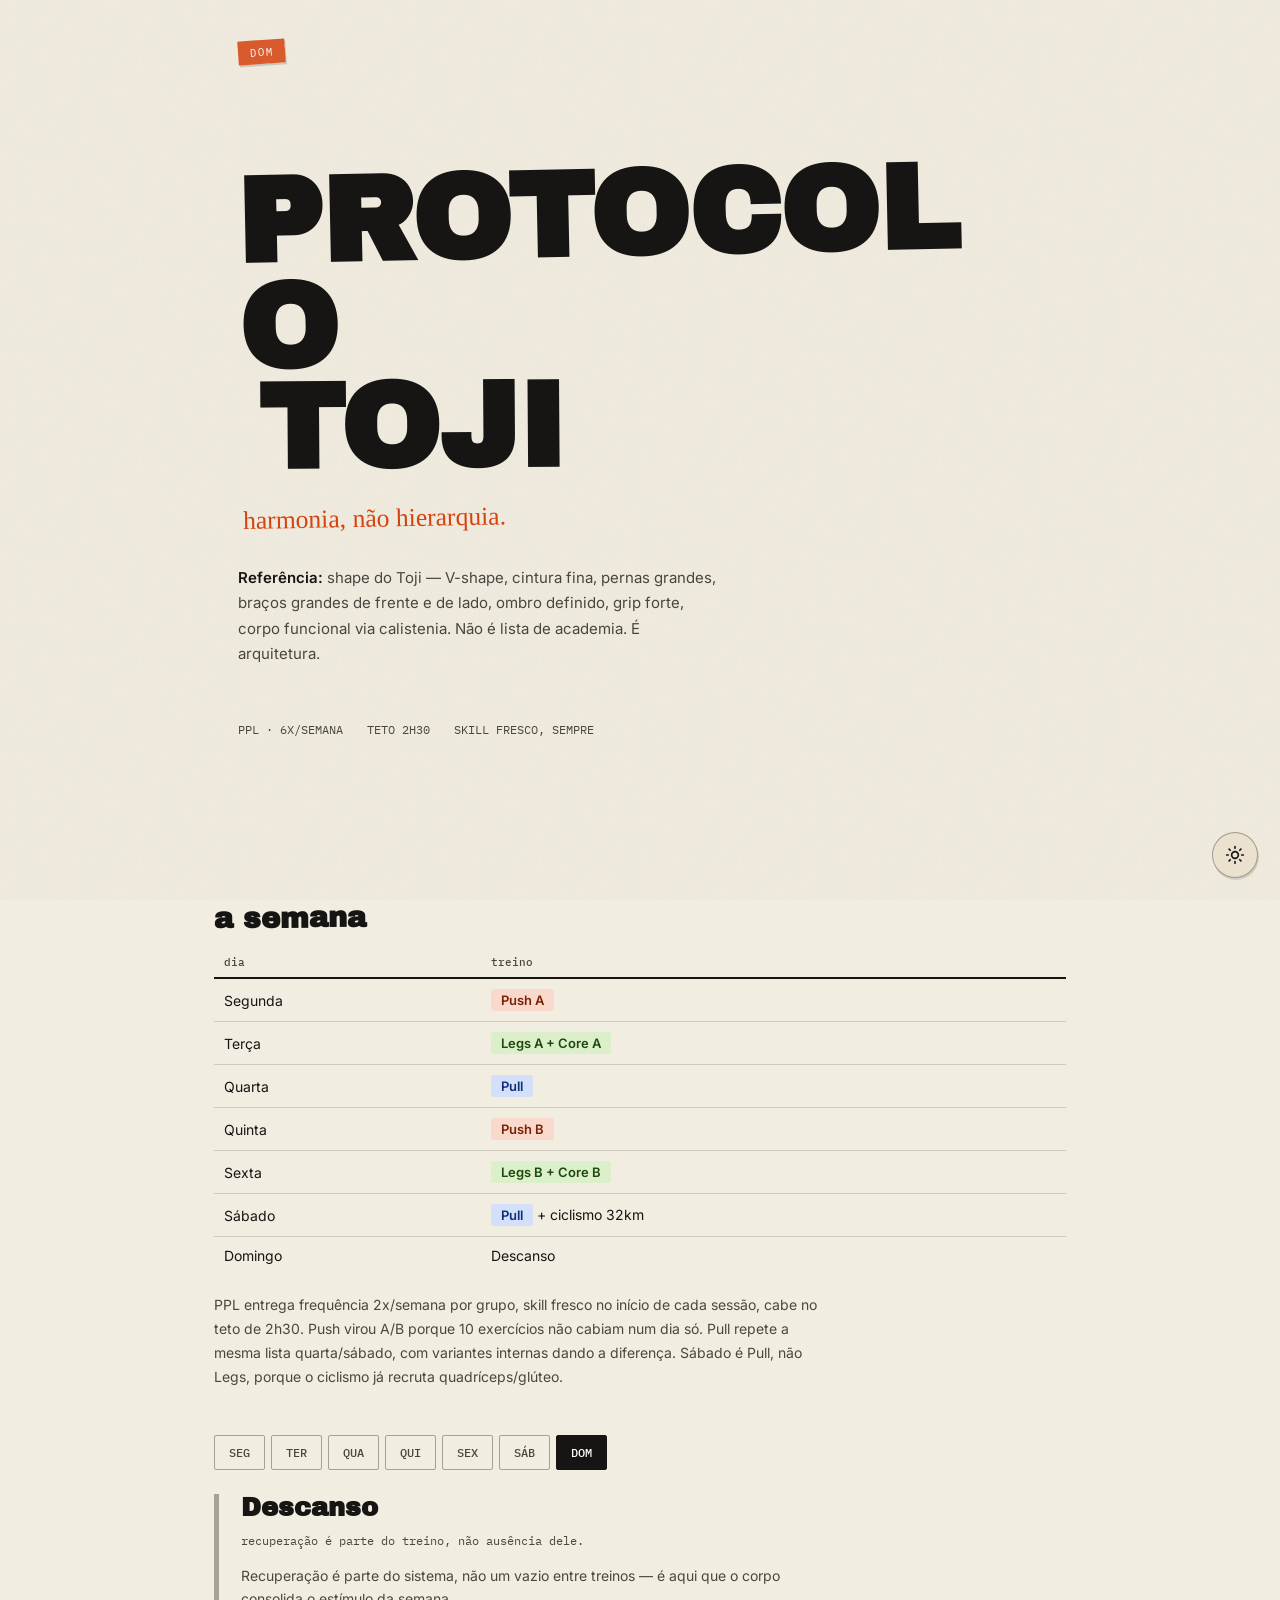
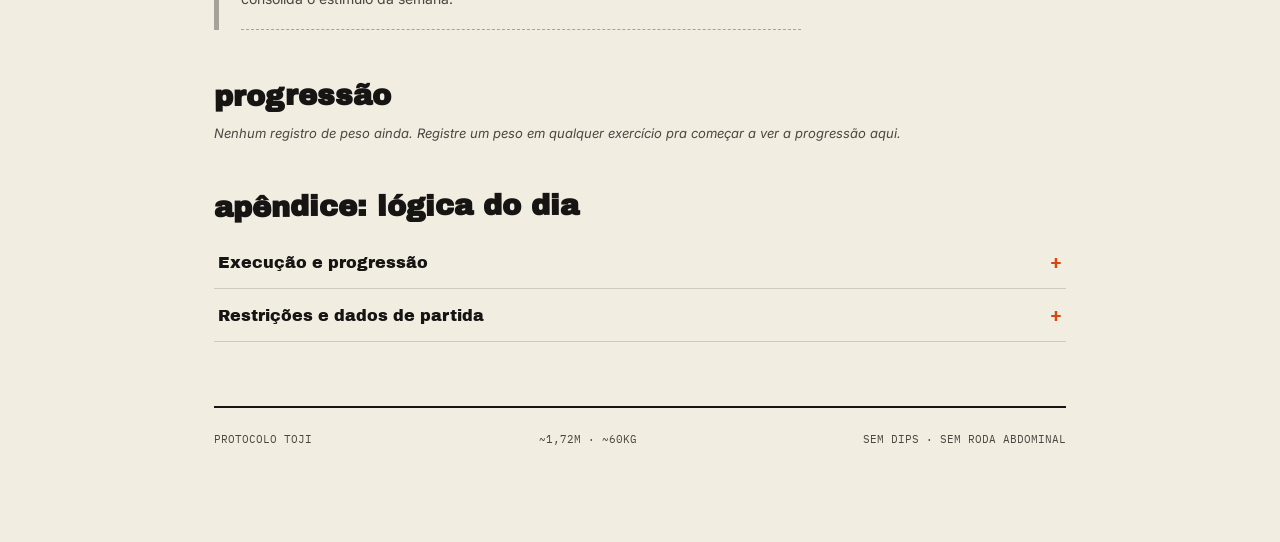
==== docs/toji/index.html @ 54c8adf6 "Resolve merge conflict in maki" ====
<!DOCTYPE html>
<html lang="pt-BR">
<head>
<meta charset="UTF-8">
<meta name="viewport" content="width=device-width, initial-scale=1.0">
<title>Protocolo Toji</title>
<meta name="theme-color" content="#F2EDE1">
<meta name="mobile-web-app-capable" content="yes">
<meta name="apple-mobile-web-app-capable" content="yes">
<meta name="apple-mobile-web-app-status-bar-style" content="black-translucent">
<meta name="apple-mobile-web-app-title" content="Toji">
<link rel="apple-touch-icon" href="data:image/svg+xml,%3Csvg xmlns='http://www.w3.org/2000/svg' viewBox='0 0 100 100'%3E%3Crect width='100' height='100' fill='%23161513'/%3E%3Ctext x='50' y='68' font-family='Arial Black, sans-serif' font-size='58' font-weight='900' fill='%23F2EDE1' text-anchor='middle'%3ET%3C/text%3E%3C/svg%3E">
<link rel="icon" href="data:image/svg+xml,%3Csvg xmlns='http://www.w3.org/2000/svg' viewBox='0 0 100 100'%3E%3Crect width='100' height='100' fill='%23161513'/%3E%3Ctext x='50' y='68' font-family='Arial Black, sans-serif' font-size='58' font-weight='900' fill='%23F2EDE1' text-anchor='middle'%3ET%3C/text%3E%3C/svg%3E">
<link id="manifestLink" rel="manifest" href="">
<link rel="preconnect" href="https://fonts.googleapis.com">
<link rel="preconnect" href="https://fonts.gstatic.com" crossorigin>
<link href="https://fonts.googleapis.com/css2?family=Archivo+Black&family=Permanent+Marker&family=Inter:wght@400;500;600;700&family=IBM+Plex+Mono:wght@400;500&display=swap" rel="stylesheet">
<style>
:root {
  --bg: #F2EDE1;
  --bg-alt: #EAE2CF;
  --ink: #161513;
  --ink-soft: #4A4740;
  --paper-stain: #D8CFB8;
  --accent-1: #2E9E1F;
  --accent-1-bright: #39FF14;
  --accent-2: #D9440F;
  --push: #D9440F;
  --pull: #1B4FC4;
  --legs: #2E9E1F;
  --line: rgba(22,21,19,0.16);
  --line-strong: rgba(22,21,19,0.35);
}

:root[data-theme="dark"] {
  --bg: #17140F;
  --bg-alt: #221E17;
  --ink: #EDE6D6;
  --ink-soft: #A79C87;
  --paper-stain: #2A251C;
  --accent-1: #39FF14;
  --accent-2: #FF6B33;
  --push: #FF6B33;
  --pull: #4C8CFF;
  --legs: #39FF14;
  --line: rgba(237,230,214,0.12);
  --line-strong: rgba(237,230,214,0.28);
}

html { transition: background 0.25s ease; }
body, .tab-btn, .ex-card, .skill-stamp, .hero-tape { transition: background 0.25s ease, color 0.25s ease, border-color 0.25s ease; }

* { box-sizing: border-box; }

html, body {
  margin: 0;
  padding: 0;
  background: var(--bg);
  color: var(--ink);
  font-family: 'Inter', sans-serif;
  -webkit-font-smoothing: antialiased;
  overflow-x: hidden;
  width: 100%;
}

body {
  position: relative;
}

body::before {
  content: "";
  position: fixed;
  inset: 0;
  pointer-events: none;
  z-index: 999;
  opacity: 0.11;
  background-image: url("data:image/svg+xml,%3Csvg xmlns='http://www.w3.org/2000/svg' width='200' height='200'%3E%3Cfilter id='n'%3E%3CfeTurbulence type='fractalNoise' baseFrequency='0.9' numOctaves='2' stitchTiles='stitch'/%3E%3C/filter%3E%3Crect width='100%25' height='100%25' filter='url(%23n)'/%3E%3C/svg%3E");
  mix-blend-mode: multiply;
}

:root[data-theme="dark"] body::before {
  mix-blend-mode: screen;
  opacity: 0.06;
}

.theme-toggle {
  position: fixed;
  bottom: 1.4rem;
  right: 1.4rem;
  z-index: 1000;
  width: 46px;
  height: 46px;
  border-radius: 50%;
  border: 1.5px solid var(--line-strong);
  background: var(--bg-alt);
  cursor: pointer;
  display: flex;
  align-items: center;
  justify-content: center;
  padding: 0;
  transition: transform 0.15s ease, background 0.25s ease, border-color 0.25s ease;
  box-shadow: 1px 2px 0 rgba(0,0,0,0.12);
}

.theme-toggle:hover { transform: rotate(-8deg) scale(1.05); }

.theme-toggle svg {
  width: 20px;
  height: 20px;
  stroke: var(--ink);
  fill: none;
  stroke-width: 2;
  stroke-linecap: round;
  stroke-linejoin: round;
}

.theme-toggle .icon-moon { display: none; }
:root[data-theme="dark"] .theme-toggle .icon-sun { display: none; }
:root[data-theme="dark"] .theme-toggle .icon-moon { display: block; }

.wrap {
  max-width: 900px;
  width: 100%;
  margin: 0 auto;
  padding: 0 1.5rem 6rem;
  overflow-x: hidden;
}

/* ---------- HERO ---------- */

.hero {
  min-height: 100vh;
  display: flex;
  flex-direction: column;
  justify-content: center;
  padding: 2rem 1.5rem;
  position: relative;
}

.hero-tape {
  position: absolute;
  top: 2.5rem;
  left: 1.5rem;
  background: rgba(217,68,15,0.85);
  color: #fff;
  font-family: 'IBM Plex Mono', monospace;
  font-size: 11px;
  letter-spacing: 0.06em;
  padding: 5px 12px;
  transform: rotate(-4deg);
  box-shadow: 1px 2px 0 rgba(0,0,0,0.15);
}

.hero-title {
  font-family: 'Archivo Black', sans-serif;
  font-size: clamp(2.6rem, 12vw, 7.5rem);
  line-height: 0.88;
  letter-spacing: -0.01em;
  margin: 0;
  transform: rotate(-1.2deg);
  max-width: 100%;
  overflow-wrap: break-word;
}

.hero-title .line2 {
  display: block;
  margin-left: 0.15em;
  transform: rotate(0.8deg);
}

.hero-sub {
  font-family: 'Permanent Marker', cursive;
  font-size: clamp(1.1rem, 3vw, 1.6rem);
  color: var(--accent-2);
  margin: 1.2rem 0 0 0.2em;
  transform: rotate(-1deg);
  position: relative;
  display: inline-block;
}

.hero-manifesto {
  margin-top: 2.2rem;
  max-width: 480px;
  font-size: 15px;
  line-height: 1.7;
  color: var(--ink-soft);
}

.hero-manifesto strong {
  color: var(--ink);
  font-weight: 600;
}

.hero-meta {
  margin-top: 2.5rem;
  display: flex;
  gap: 1.5rem;
  flex-wrap: wrap;
  font-family: 'IBM Plex Mono', monospace;
  font-size: 12px;
  color: var(--ink-soft);
}

.hero-meta span { white-space: nowrap; }

/* ---------- WEEK OVERVIEW ---------- */

.section-title {
  font-family: 'Archivo Black', sans-serif;
  font-size: 1.8rem;
  margin: 0 0 1rem;
  transform: rotate(-0.4deg);
}

.week-table {
  width: 100%;
  border-collapse: collapse;
  margin-bottom: 1.2rem;
  font-size: 14px;
}

.week-table th {
  text-align: left;
  font-family: 'IBM Plex Mono', monospace;
  font-size: 11px;
  color: var(--ink-soft);
  font-weight: 500;
  padding: 8px 10px;
  border-bottom: 2px solid var(--ink);
}

.week-table td {
  padding: 10px 10px;
  border-bottom: 1px solid var(--line);
}

.week-table tr:last-child td { border-bottom: none; }

.day-chip {
  display: inline-block;
  padding: 3px 10px;
  font-weight: 600;
  font-size: 13px;
  border-radius: 3px;
}

.week-note {
  font-size: 14px;
  color: var(--ink-soft);
  line-height: 1.7;
  max-width: 620px;
}

/* ---------- TABS ---------- */

.tabs-nav {
  display: flex;
  gap: 6px;
  overflow-x: auto;
  padding: 0.4rem 0 1.5rem;
  margin-top: 2.5rem;
  -webkit-overflow-scrolling: touch;
}

.tab-btn {
  flex: 0 0 auto;
  font-family: 'IBM Plex Mono', monospace;
  font-size: 12px;
  font-weight: 500;
  padding: 9px 14px;
  background: transparent;
  border: 1.5px solid var(--line-strong);
  color: var(--ink-soft);
  cursor: pointer;
  border-radius: 2px;
  transition: transform 0.12s ease;
}

.tab-btn:hover { transform: translateY(-1px); }

.tab-btn.active {
  color: #fff;
  border-color: transparent;
}

/* ---------- DAY PANEL ---------- */

.day-panel { display: none; }
.day-panel.active { display: block; animation: none; }

.panel-frame {
  border-left: 5px solid var(--ink);
  padding-left: 1.4rem;
  position: relative;
}

.panel-heading {
  font-family: 'Archivo Black', sans-serif;
  font-size: 1.6rem;
  margin: 0 0 0.3rem;
}

.panel-subhead {
  font-family: 'IBM Plex Mono', monospace;
  font-size: 12px;
  color: var(--ink-soft);
  margin-bottom: 1rem;
}

.panel-intro {
  font-size: 14px;
  line-height: 1.65;
  color: var(--ink-soft);
  max-width: 560px;
  margin: 0 0 1.6rem;
  padding-bottom: 1.2rem;
  border-bottom: 1px dashed var(--line-strong);
}

.block-label {
  font-family: 'IBM Plex Mono', monospace;
  font-size: 11px;
  letter-spacing: 0.04em;
  color: var(--ink-soft);
  margin: 1.6rem 0 0.5rem;
}

.warmup-list {
  font-size: 14px;
  color: var(--ink-soft);
  margin: 0 0 0.3rem;
}

/* skill stamp */
.skill-row {
  display: flex;
  align-items: center;
  gap: 14px;
  margin: 1.2rem 0 1.6rem;
}

.skill-stamp {
  flex: 0 0 auto;
  width: 68px;
  height: 68px;
  border-radius: 50%;
  border: 3px solid var(--accent-2);
  display: flex;
  align-items: center;
  justify-content: center;
  transform: rotate(-5deg);
  font-family: 'IBM Plex Mono', monospace;
  font-size: 9px;
  font-weight: 500;
  letter-spacing: 0.04em;
  color: var(--accent-2);
  text-align: center;
  line-height: 1.2;
  position: relative;
}

.skill-stamp::before {
  content: "";
  position: absolute;
  inset: 5px;
  border: 1px solid var(--accent-2);
  border-radius: 50%;
  opacity: 0.55;
}

.skill-name {
  font-weight: 600;
  font-size: 15px;
}

.skill-desc {
  font-size: 12px;
  color: var(--ink-soft);
  font-family: 'IBM Plex Mono', monospace;
}

/* exercise cards */
.ex-card {
  border: 1.5px solid var(--line-strong);
  border-radius: 2px;
  margin-bottom: 8px;
  overflow: hidden;
  clip-path: polygon(0 2px, 1% 0, 99% 0, 100% 3px, 100% 100%, 2% 100%, 0 99%);
  display: flex;
  align-items: stretch;
}

.reorder-arrows {
  display: none;
  flex-direction: column;
  flex: 0 0 auto;
  border-right: 1.5px solid var(--line-strong);
}

.day-panel.reorder-active .reorder-arrows { display: flex; }

.arrow-btn {
  flex: 1 1 50%;
  border: none;
  background: var(--bg-alt);
  color: var(--ink);
  font-size: 13px;
  width: 32px;
  cursor: pointer;
  padding: 0;
}

.arrow-btn:first-child { border-bottom: 1px solid var(--line-strong); }
.arrow-btn:disabled { opacity: 0.25; cursor: default; }
.arrow-btn:not(:disabled):hover { background: var(--bg); }

.ex-card-main {
  display: flex;
  flex-direction: column;
  flex: 1 1 auto;
  min-width: 0;
}

.reorder-toggle-row {
  display: flex;
  justify-content: center;
  gap: 10px;
  margin-top: 6px;
  opacity: 0.35;
}

.reorder-toggle-row:hover { opacity: 0.8; }

.reorder-toggle, .reorder-reset {
  border: none;
  background: none;
  color: var(--ink-soft);
  font-size: 11px;
  font-family: 'IBM Plex Mono', monospace;
  cursor: pointer;
  padding: 4px 6px;
}

.reorder-toggle:hover, .reorder-reset:hover { color: var(--ink); }

.quick-register-row {
  display: flex;
  justify-content: center;
  margin-top: 14px;
}

.quick-register {
  border: 1.5px solid var(--ink);
  background: var(--bg);
  color: var(--ink);
  font-family: 'IBM Plex Mono', monospace;
  font-size: 12px;
  text-transform: uppercase;
  letter-spacing: 0.03em;
  padding: 8px 16px;
  cursor: pointer;
}

.quick-register:hover { background: var(--ink); color: var(--bg); }
.quick-register.active { background: var(--ink); color: var(--bg); }

.progress-select {
  width: 100%;
  border: 1.5px solid var(--line-strong);
  background: var(--bg-alt);
  color: var(--ink);
  font-family: 'IBM Plex Mono', monospace;
  font-size: 13px;
  padding: 9px 10px;
  margin-bottom: 16px;
}

.progress-empty {
  font-size: 13px;
  color: var(--ink-soft);
  font-style: italic;
}

.progress-svg {
  width: 100%;
  height: auto;
  border: 1.5px solid var(--line-strong);
  background: var(--bg-alt);
}

.progress-current {
  margin-top: 10px;
  font-family: 'IBM Plex Mono', monospace;
  font-size: 12px;
  color: var(--ink-soft);
}

.progress-current b { color: var(--ink); }


.ex-head {
  display: flex;
  align-items: center;
  justify-content: space-between;
  padding: 12px 14px;
  cursor: pointer;
  background: var(--bg);
  gap: 12px;
}

.ex-head:hover { background: var(--bg-alt); }

.ex-name {
  font-weight: 600;
  font-size: 14.5px;
}

.done-dot {
  display: inline-block;
  width: 6px;
  height: 6px;
  border-radius: 50%;
  background: var(--accent-1);
  margin-left: 7px;
  vertical-align: middle;
}

.done-check {
  display: flex;
  align-items: center;
  gap: 9px;
  margin-top: 12px;
  font-size: 12px;
  font-family: 'IBM Plex Mono', monospace;
  letter-spacing: 0.02em;
  text-transform: uppercase;
  color: var(--ink-soft);
  cursor: pointer;
  user-select: none;
}

.done-check input {
  position: absolute;
  opacity: 0;
  width: 0;
  height: 0;
}

.done-check .box {
  flex: 0 0 auto;
  width: 15px;
  height: 15px;
  border: 1.5px solid var(--line-strong);
  background: var(--bg-alt);
  display: flex;
  align-items: center;
  justify-content: center;
  transition: background 0.15s ease, border-color 0.15s ease;
}

.done-check .box::after {
  content: '';
  width: 8px;
  height: 8px;
  background: var(--accent-1);
  opacity: 0;
  transform: scale(0.4);
  transition: opacity 0.12s ease, transform 0.12s ease;
}

.done-check input:checked ~ .box {
  border-color: var(--accent-1);
}

.done-check input:checked ~ .box::after {
  opacity: 1;
  transform: scale(1);
}

.done-check:hover .box { border-color: var(--ink-soft); }

.weight-track {
  margin-top: 12px;
  padding-top: 12px;
  border-top: 1px solid var(--line-strong);
}

.weight-last {
  font-family: 'IBM Plex Mono', monospace;
  font-size: 11.5px;
  color: var(--ink-soft);
  margin-bottom: 8px;
}

.weight-last b { color: var(--ink); font-weight: 600; }

.weight-form {
  display: flex;
  gap: 6px;
  align-items: center;
  flex-wrap: wrap;
}

.weight-input {
  width: 64px;
  border: 1.5px solid var(--line-strong);
  background: var(--bg);
  color: var(--ink);
  font-family: 'IBM Plex Mono', monospace;
  font-size: 13px;
  padding: 5px 7px;
}

.weight-type {
  border: 1.5px solid var(--line-strong);
  background: var(--bg);
  color: var(--ink);
  font-family: 'IBM Plex Mono', monospace;
  font-size: 11px;
  padding: 5px 6px;
}

.weight-save {
  border: 1.5px solid var(--ink);
  background: var(--ink);
  color: var(--bg);
  font-family: 'IBM Plex Mono', monospace;
  font-size: 11px;
  text-transform: uppercase;
  padding: 6px 10px;
  cursor: pointer;
}

.weight-save:hover { opacity: 0.85; }

.weight-saved-tag {
  font-family: 'IBM Plex Mono', monospace;
  font-size: 11px;
  color: var(--accent-1);
  margin-left: 4px;
}

.ex-head-right {
  display: flex;
  align-items: center;
  gap: 10px;
  flex: 0 0 auto;
}

.ex-rir {
  font-family: 'IBM Plex Mono', monospace;
  font-size: 11px;
  color: var(--ink-soft);
  white-space: nowrap;
}

.ex-toggle {
  font-family: 'Archivo Black', sans-serif;
  font-size: 16px;
  width: 20px;
  text-align: center;
  color: var(--ink-soft);
}

.ex-body {
  display: grid;
  grid-template-rows: 0fr;
  overflow: hidden;
  transition: grid-template-rows 0.2s ease;
  background: var(--bg-alt);
}

.ex-body > .ex-body-inner {
  overflow: hidden;
  min-height: 0;
}

.ex-card.open .ex-body { grid-template-rows: 1fr; }

.ex-body-inner {
  padding: 0 14px;
  max-height: 0;
  transition: padding 0.2s ease;
  font-size: 13px;
  color: var(--ink-soft);
  line-height: 1.6;
}

.ex-card.open .ex-body-inner {
  padding: 0 14px 14px;
  max-height: none;
}

.ex-body-inner b { color: var(--ink); font-weight: 600; }

.cooldown {
  margin-top: 1.6rem;
  font-size: 13px;
  color: var(--ink-soft);
  font-style: normal;
  padding-top: 0.8rem;
  border-top: 1px dashed var(--line-strong);
}

/* variant table for pull days */
.variant-table {
  width: 100%;
  border-collapse: collapse;
  font-size: 12.5px;
  margin-top: 6px;
}
.variant-table td {
  padding: 3px 8px 3px 0;
  color: var(--ink-soft);
}
.variant-table td:first-child { font-weight: 600; color: var(--ink); }

/* ---------- ACCORDION ---------- */

.accordion-item {
  border-bottom: 1px solid var(--line);
}

.accordion-head {
  display: flex;
  justify-content: space-between;
  align-items: center;
  padding: 16px 4px;
  cursor: pointer;
}

.accordion-head h3 {
  font-family: 'Archivo Black', sans-serif;
  font-size: 1rem;
  margin: 0;
  font-weight: 400;
}

.accordion-plus {
  font-family: 'Archivo Black', sans-serif;
  font-size: 18px;
  color: var(--accent-2);
}

.accordion-body {
  display: grid;
  grid-template-rows: 0fr;
  overflow: hidden;
  transition: grid-template-rows 0.25s ease;
}

.accordion-body > .accordion-body-inner {
  overflow: hidden;
  min-height: 0;
}

.accordion-item.open .accordion-body { grid-template-rows: 1fr; }

.accordion-body-inner {
  padding: 0 4px;
  transition: padding 0.25s ease;
  font-size: 14px;
  color: var(--ink-soft);
  line-height: 1.75;
}

.accordion-item.open .accordion-body-inner {
  padding: 0 4px 18px;
}

.accordion-body-inner b { color: var(--ink); font-weight: 600; }

footer {
  margin-top: 4rem;
  padding-top: 1.5rem;
  border-top: 2px solid var(--ink);
  font-family: 'IBM Plex Mono', monospace;
  font-size: 11px;
  color: var(--ink-soft);
  display: flex;
  justify-content: space-between;
  flex-wrap: wrap;
  gap: 8px;
}

@media (max-width: 600px) {
  .hero-tape { top: 1.2rem; left: 1rem; }
  .panel-frame { padding-left: 1rem; border-left-width: 4px; }
  .week-table { font-size: 12.5px; }
  .hero-title { transform: rotate(-0.6deg); }
  .hero-title .line2 { margin-left: 0.05em; transform: rotate(0.4deg); }
  .hero-sub { margin-left: 0; }
}
</style>
</head>
<body>

<button class="theme-toggle" id="themeToggle" aria-label="Alternar tema">
  <svg class="icon-sun" viewBox="0 0 24 24"><circle cx="12" cy="12" r="4"/><path d="M12 2v2M12 20v2M4.9 4.9l1.4 1.4M17.7 17.7l1.4 1.4M2 12h2M20 12h2M4.9 19.1l1.4-1.4M17.7 6.3l1.4-1.4"/></svg>
  <svg class="icon-moon" viewBox="0 0 24 24"><path d="M20 14.5A8.5 8.5 0 0 1 9.5 4a8.5 8.5 0 1 0 10.5 10.5z"/></svg>
</button>

<div class="wrap">

  <section class="hero">
    <span class="hero-tape" id="heroTape">SEX</span>
    <h1 class="hero-title">PROTOCOLO<span class="line2">TOJI</span></h1>
    <div class="hero-sub">harmonia, não hierarquia.</div>
    <p class="hero-manifesto">
      <strong>Referência:</strong> shape do Toji — V-shape, cintura fina, pernas grandes, braços grandes de frente e de lado, ombro definido, grip forte, corpo funcional via calistenia. Não é lista de academia. É arquitetura.
    </p>
    <div class="hero-meta">
      <span>PPL · 6X/SEMANA</span>
      <span>TETO 2H30</span>
      <span>SKILL FRESCO, SEMPRE</span>
    </div>
  </section>

  <section id="semana">
    <h2 class="section-title">a semana</h2>
    <table class="week-table">
      <tr><th>dia</th><th>treino</th></tr>
      <tr><td>Segunda</td><td><span class="day-chip" style="background:#F9D9CC; color:#7A2005;">Push A</span></td></tr>
      <tr><td>Terça</td><td><span class="day-chip" style="background:#DCEFCB; color:#1C4A0B;">Legs A + Core A</span></td></tr>
      <tr><td>Quarta</td><td><span class="day-chip" style="background:#D4E0F9; color:#0E2E7A;">Pull</span></td></tr>
      <tr><td>Quinta</td><td><span class="day-chip" style="background:#F9D9CC; color:#7A2005;">Push B</span></td></tr>
      <tr><td>Sexta</td><td><span class="day-chip" style="background:#DCEFCB; color:#1C4A0B;">Legs B + Core B</span></td></tr>
      <tr><td>Sábado</td><td><span class="day-chip" style="background:#D4E0F9; color:#0E2E7A;">Pull</span> + ciclismo 32km</td></tr>
      <tr><td>Domingo</td><td>Descanso</td></tr>
    </table>
    <p class="week-note">PPL entrega frequência 2x/semana por grupo, skill fresco no início de cada sessão, cabe no teto de 2h30. Push virou A/B porque 10 exercícios não cabiam num dia só. Pull repete a mesma lista quarta/sábado, com variantes internas dando a diferença. Sábado é Pull, não Legs, porque o ciclismo já recruta quadríceps/glúteo.</p>
  </section>

  <nav class="tabs-nav" id="tabsNav"></nav>

  <div id="panels"></div>

  <section id="progressao" style="margin-top: 3rem;">
    <h2 class="section-title">progressão</h2>
    <div id="progressaoContent"></div>
  </section>

  <section id="apendice" style="margin-top: 3rem;">
    <h2 class="section-title">apêndice: lógica do dia</h2>
    <div id="accordion"></div>
  </section>

  <footer>
    <span>PROTOCOLO TOJI</span>
    <span>~1,72M · ~60KG</span>
    <span>SEM DIPS · SEM RODA ABDOMINAL</span>
  </footer>

</div>

<script>
const DAY_COLORS = {
  push: { bg: '#D9440F', light: '#F9D9CC', text: '#7A2005' },
  pull: { bg: '#1B4FC4', light: '#D4E0F9', text: '#0E2E7A' },
  legs: { bg: '#2E9E1F', light: '#DCEFCB', text: '#1C4A0B' }
};

const days = [
  {
    id: 'seg', label: 'SEG', type: 'push',
    title: 'Push A', subtitle: 'peito · ombro · tríceps',
    intro: 'Push virou A/B porque os 10 exercícios de push não cabiam num dia só dentro do teto de 2h30. Esse é o dia pesado — composto principal no início, isoladores de ombro lateral com prioridade alta pro shape em V.',
    warmup: 'rotação torácica · wall slides · band pull-apart',
    skill: { name: 'Handstand', desc: 'PROGRESSÃO' },
    exercises: [
      { name: 'Supino reto (barra livre)', rir: 'RIR 2', sets: '4x8', role: 'Composto principal', detail: 'Peito médio — o motor do dia.' },
      { name: 'Desenvolvimento (halteres)', rir: 'RIR 1-2', sets: '3x8-10', role: 'Composto', detail: 'Ombro.' },
      { name: 'Supino inclinado (halteres)', rir: 'RIR 1-2', sets: '3x10', role: 'Composto', detail: 'Peito superior.' },
      { name: 'Elevação lateral (cabo)', rir: 'RIR 0-1', sets: '4x15', role: 'Isolador', detail: 'Deltoide lateral — prioridade máxima pro shape em V, por isso volume mais alto que um isolador comum.' },
      { name: 'Tríceps francês (halter, unilateral, overhead)', rir: 'RIR 0-1', sets: '3x12', role: 'Isolador', detail: 'Tríceps cabeça longa.' }
    ],
    cooldown: 'Alongamento de peitoral e ombro anterior.',
    appendix: [
      {
        title: 'Por que Push A é assim',
        body: 'Push virou A/B porque os 10 exercícios de push não cabiam num dia só dentro do teto de 2h30. Segunda é o dia pesado — composto principal (supino reto) no início, com RIR 2 pra sustentar o resto do treino. Elevação lateral entra com prioridade alta e RIR baixo (0-1) porque deltoide lateral é o exercício de maior retorno visual pro shape em V — largura de ombro é o que mais "abre" a silhueta.'
      },
      {
        title: 'Postura e respiração',
        body: 'Ombros pra frente/tensão → wall slides + band pull-apart no aquecimento contrabalançam o volume de peito do dia.<br><br><b>Respiração 360°</b> (2-3 min diários, deitado, costela expandindo pros lados) reforça postura, independente do treino.'
      },
      {
        title: 'Execução completa',
        body: '<b>Supino reto (barra livre):</b> deitado no banco, pegada um pouco mais larga que os ombros, barra desce até tocar o peito na linha do mamilo, cotovelos a ~45° do tronco (não 90°). Composto principal — peito médio, também recruta tríceps e deltoide anterior.<br><br><b>Desenvolvimento (halteres):</b> sentado ou em pé, halteres na altura do ombro, empurra até quase estender o cotovelo sem travar. Deltoide anterior/medial como motor, tríceps como auxiliar.<br><br><b>Supino inclinado (halteres):</b> banco a 30-45°, halteres permitem amplitude maior que barra. Peito superior — ângulo que o supino reto não cobre bem.<br><br><b>Elevação lateral (cabo):</b> cabo na polia baixa, puxa lateralmente até a linha do ombro, cotovelo levemente flexionado fixo. Cabo mantém tensão constante no músculo (diferente do halter, que perde tensão no início do movimento) — por isso a escolha aqui.<br><br><b>Tríceps francês (halter, unilateral, overhead):</b> halter atrás da cabeça, cotovelo fixo apontando pro teto, desce controlado. Overhead alonga mais a cabeça longa do tríceps que a extensão por trás do corpo.'
      }
    ]
  },
  {
    id: 'ter', label: 'TER', type: 'legs',
    title: 'Legs A + Core A', subtitle: 'quadríceps · posterior · core',
    intro: 'Perna historicamente negligenciada — esse dia existe justamente pra resolver isso, com cobertura completa de quadríceps, posterior e panturrilha, sem depender só do que o ciclismo do sábado já recruta.',
    warmup: 'hip 90/90 · deep squat hold · ativação de glúteo',
    skill: { name: 'Pistol squat', desc: 'PROGRESSÃO' },
    exercises: [
      { name: 'Agachamento livre', rir: 'RIR 2', sets: '4x8', role: 'Composto principal', detail: 'Quadríceps — motor do dia, RIR 2 porque sustenta o resto do treino.' },
      { name: 'RDL (barra livre)', rir: 'RIR 1-2', sets: '3x8-10', role: 'Composto', detail: 'Posterior/lombar — resolve a lombar historicamente fraca junto com Hyperextension.' },
      { name: 'Cadeira flexora (deitada)', rir: 'RIR 0-1', sets: '3x12', role: 'Isolador', detail: 'Posterior — isola o que o RDL não esgota sozinho.' },
      { name: 'Cadeira extensora', rir: 'RIR 0-1', sets: '3x12-15', role: 'Isolador', detail: 'Quadríceps — finalização isolada, sem carga axial na coluna.' },
      { name: 'Panturrilha em pé', rir: 'RIR 0-1', sets: '4x15-20', role: 'Isolador', detail: 'Gastrocnêmio — perna grande e volumosa também depende de panturrilha, não só de coxa. Volume alto porque panturrilha responde melhor a repetição frequente que a carga isolada.' },
      { name: 'Cable crunch', rir: 'RIR 1', sets: '3x15', role: 'Core — reto abdominal', detail: 'Flexão de tronco carregada, academia.' },
      { name: 'Prancha com sobrecarga', rir: 'RIR 1-2', sets: '3x30-45s', role: 'Core — anti-extensão', detail: 'Estabilidade de tronco sob carga.' },
      { name: 'Pallof press', rir: 'RIR 1', sets: '3x12 (cada lado)', role: 'Core — anti-rotação', detail: 'Anti-rotação em vez de rotação carregada, que engrossaria a cintura.' },
      { name: 'Hanging leg raise', rir: 'RIR 1', sets: '3x12', role: 'Core — flexores de quadril/reto inferior', detail: 'Usa a barra já aquecida no bloco de pull.' }
    ],
    cooldown: 'Alongamento de posterior, quadríceps e flexor de quadril (flexor curto = causa comum de anteversão pélvica e dor lombar ao andar).',
    appendix: [
      {
        title: 'Por que Legs A + Core A é assim',
        body: 'Perna historicamente negligenciada — esse dia existe justamente pra resolver isso, com cobertura completa de quadríceps, posterior e panturrilha, sem depender só do que o ciclismo do sábado já recruta. RDL entra em dois papéis: posterior de coxa E lombar, resolvendo a lombar historicamente fraca junto com Hyperextension (que aparece no dia B). Core A usa exercícios de academia (cable, prancha com carga, cabo) porque a barra e os cabos já estão em uso no dia — menos troca de equipamento.'
      },
      {
        title: 'Sobre a cintura',
        body: 'Não se treina, se revela — largura de costas + baixo percentual de gordura. Core usa <b>anti-rotação</b> (Pallof press) em vez de rotação carregada, que engrossaria a cintura.'
      },
      {
        title: 'Execução completa',
        body: '<b>Agachamento livre:</b> barra nas costas (posição alta ou baixa), pés na largura dos ombros, desce até coxa paralela ao chão ou abaixo, joelho segue a direção do pé. Composto principal do dia — RIR 2 porque sustenta os 4 exercícios seguintes.<br><br><b>RDL (barra livre):</b> pernas quase retas, quadril "dobra pra trás" (não é agachamento), barra desliza rente à perna, sente alongar o posterior. Cobre posterior de coxa e lombar ao mesmo tempo.<br><br><b>Cadeira flexora (deitada):</b> isola o posterior de coxa sem envolver lombar — complementa o RDL onde ele não esgota sozinho.<br><br><b>Cadeira extensora:</b> isola quadríceps sem carga axial na coluna — segurança pra volume adicional depois do agachamento.<br><br><b>Panturrilha em pé:</b> amplitude completa, desce até alongar bem, sobe até a ponta do pé. Gastrocnêmio.<br><br><b>Cable crunch:</b> ajoelhado de frente pra polia alta, flexiona o tronco puxando o cabo, curva a coluna (não só dobra o quadril).<br><br><b>Prancha com sobrecarga:</b> prancha padrão com peso nas costas — anti-extensão de tronco sob carga.<br><br><b>Pallof press:</b> de lado pra polia, empurra o cabo pra frente do peito resistindo à rotação que o cabo puxa. Anti-rotação.<br><br><b>Hanging leg raise:</b> pendurado na barra, eleva as pernas controlando o balanço, sem impulso.'
      }
    ]
  },
  {
    id: 'qua', label: 'QUA', type: 'pull',
    title: 'Pull', subtitle: 'costas · bíceps · antebraço',
    intro: 'Pull acontece 2x/semana (quarta e sábado) com a mesma lista de exercícios, mas 3 deles mudam de variante entre os dois dias — outro ângulo pro mesmo grupo, sem duplicar o dia inteiro. Comparação completa quarta x sábado está no apêndice, em "Variantes".',
    warmup: 'dead hang · scapular pull-ups · shoulder dislocates · extensão torácica no banco',
    warmupNote: 'correção postural — ombro pra frente, tensão',
    skill: { name: 'Front lever', desc: 'PROGRESSÃO' },
    exercises: [
      { name: 'Barra fixa', rir: 'RIR 2', sets: '4x8', role: 'Composto — força/largura', detail: 'Pronada — não varia entre os dias, força ganha mais com especificidade de movimento repetido.' },
      { name: 'Puxada aberta (pegada larga)', rir: 'RIR 1-2', sets: '3x10', role: 'Composto — largura', detail: 'Puxador anatômico largo.' },
      { name: 'Remada curvada (pronada)', rir: 'RIR 1-2', sets: '3x8-10', role: 'Composto — espessura', detail: 'Pronada.' },
      { name: 'Encolhimento', rir: 'RIR 0-1', sets: '3x15', role: 'Isolador — trapézio', detail: 'Trapézio superior — sustentação de carga e presença de ombro.' },
      { name: 'Rosca inclinada (supinada)', rir: 'RIR 0-1', sets: '3x12', role: 'Isolador — bíceps (pico)', detail: 'Banco inclinado alonga o bíceps na origem — trabalha o pico que a rosca reta não pega.' },
      { name: 'Rosca Scott', rir: 'RIR 0-1', sets: '3x12', role: 'Isolador — bíceps (curta)', detail: 'Cabeça curta do bíceps, isolada do resto do corpo pelo apoio.' },
      { name: 'Rosca martelo', rir: 'RIR 0-1', sets: '3x12', role: 'Isolador — braquial/antebraço', detail: 'Pegada neutra — recruta braquial e braquiorradial, dá espessura de braço vista de lado.' },
      { name: 'Rosca de punho', rir: 'RIR 0-1', sets: '3x15-20', role: 'Isolador — antebraço', detail: 'Antebraço e grip — parte do objetivo de pegada forte, junto com dead hangs e farmer carries. Volume alto porque antebraço responde melhor a repetição.' }
    ],
    cooldown: 'Alongamento de dorsais · Neck curl/extension.',
    appendix: [
      {
        title: 'Por que Pull é assim',
        body: 'Pull acontece 2x/semana (quarta e sábado) com a mesma lista de exercícios, mas 3 deles mudam de variante entre os dois dias — outro ângulo pro mesmo grupo, sem duplicar o dia inteiro (ver "Variantes" abaixo). Barra fixa não varia entre os dias — força ganha mais com especificidade de movimento repetido que com troca de pegada.'
      },
      {
        title: 'Variantes (quarta × sábado)',
        body: 'Só varia com justificativa real de função — senão repete igual. Puxada aberta, Remada curvada e Rosca Scott/Spider variam porque Pull acontece 2x/semana e cada ângulo pega uma área diferente — o nome de cada uma já vem marcado no card do dia, sem precisar checar aqui. <b>Barra fixa não varia.</b> T-bar foi avaliado e descartado (tipo livre, redundante com Remada curvada).<br><br><table class="variant-table"><tr><td style="color:var(--ink-soft); font-weight:400;">exercício</td><td style="color:var(--ink-soft); font-weight:400;">quarta</td><td style="color:var(--ink-soft); font-weight:400;">sábado</td></tr><tr><td>Barra fixa</td><td>Pronada</td><td>Pronada (sem variar)</td></tr><tr><td>Puxada aberta</td><td>Pegada larga</td><td>Triângulo/neutro</td></tr><tr><td>Remada curvada</td><td>Pronada</td><td>Supinada</td></tr><tr><td>Rosca inclinada</td><td>Supinada</td><td>Supinada (sem variar)</td></tr><tr><td>Rosca Scott/Spider</td><td>Scott</td><td>Spider curl</td></tr></table>'
      },
      {
        title: 'Postura e respiração',
        body: 'Ombros pra frente/tensão → dead hang + scapular pull-ups + shoulder dislocates no aquecimento atacam isso diretamente. Caixa torácica pra frente → extensão torácica no banco, já no aquecimento.<br><br><b>Respiração 360°</b> (2-3 min diários, deitado, costela expandindo pros lados) reforça o mesmo trabalho.'
      },
      {
        title: 'Execução completa',
        body: '<b>Barra fixa:</b> pegada pronada (palmas pra frente), um pouco mais larga que ombro, puxa até o queixo passar a barra, desce controlado até braço quase reto. Composto de força/largura — não varia entre os dias.<br><br><b>Puxada aberta (pegada larga):</b> sentado na máquina, pegada larga no puxador, puxa até a barra tocar a parte superior do peito, controla a subida.<br><br><b>Remada curvada (pronada):</b> tronco inclinado ~45°, barra puxa em direção ao abdômen, cotovelo passa perto do corpo. Espessura de costas.<br><br><b>Encolhimento:</b> em pé, barra ou halteres nas mãos, eleva os ombros em direção às orelhas sem rodar, segura no topo. Trapézio superior.<br><br><b>Rosca inclinada (supinada):</b> banco a 45-60°, braço pendurado atrás do tronco, alonga o bíceps na origem antes de flexionar. Trabalha o pico que a rosca reta não pega.<br><br><b>Rosca Scott:</b> apoio no banco Scott, isola o bíceps do resto do corpo, sem balanço. Cabeça curta do bíceps.<br><br><b>Rosca martelo:</b> pegada neutra (palmas viradas uma pra outra), flexiona sem girar o punho. Braquial e braquiorradial — espessura de braço vista de lado.<br><br><b>Rosca de punho:</b> antebraço apoiado, só o punho flexiona, segurando a barra. Antebraço e grip.'
      }
    ]
  },
  {
    id: 'qui', label: 'QUI', type: 'push',
    title: 'Push B', subtitle: 'peito · ombro posterior · tríceps',
    intro: 'Segunda metade do push semanal — foco em ângulos que a Segunda não cobriu (peito inferior, contração) e em deltoide posterior/postura via face pull, contrabalançando o volume de peito da semana.',
    warmup: 'rotação torácica · wall slides · band pull-apart',
    skill: { name: 'Handstand', desc: 'PROGRESSÃO' },
    exercises: [
      { name: 'Chest press (máquina)', rir: 'RIR 1-2', sets: '4x8-10', role: 'Composto', detail: 'Peito inferior — ajusta o assento/ângulo pra baixo se a máquina permitir, senão fica em peito médio-inferior.' },
      { name: 'Crucifixo (cabo/peck-deck)', rir: 'RIR 0-1', sets: '3x12', role: 'Isolador', detail: 'Peito, alongamento.' },
      { name: 'Crossover', rir: 'RIR 0-1', sets: '3x12-15', role: 'Isolador', detail: 'Peito, contração.' },
      { name: 'Face pull', rir: 'RIR 1', sets: '3x15', role: 'Isolador', detail: 'Deltoide posterior/postura.' },
      { name: 'Tríceps corda', rir: 'RIR 0-1', sets: '3x12', role: 'Isolador', detail: 'Tríceps cabeça lateral.' }
    ],
    cooldown: 'Alongamento de peitoral e ombro anterior.',
    appendix: [
      {
        title: 'Por que Push B é assim',
        body: 'Segunda metade do push semanal — foco em ângulos que a Segunda não cobriu: peito inferior (chest press, ajustando o ângulo do assento quando a máquina permite) e contração (crucifixo/crossover), em vez de repetir os mesmos ângulos. Face pull entra aqui, não na Segunda, especificamente pra contrabalançar o volume de peito acumulado na semana com trabalho de deltoide posterior/postura.'
      },
      {
        title: 'Postura e respiração',
        body: 'Face pull é o exercício-chave deste dia pra postura — ataca diretamente ombro pra frente/tensão acumulada pelo volume de peito da semana, junto com band pull-apart no aquecimento.'
      },
      {
        title: 'Execução completa',
        body: '<b>Chest press (máquina):</b> sentado, empurra os punhos/alças à frente até quase estender o cotovelo sem travar. Se o assento/encosto tiver ajuste de ângulo, deixa levemente pra baixo pra enfatizar peito inferior — senão cobre peito médio-inferior mesmo assim. Composto, mais seguro que barra livre pra treinar perto da falha sozinho.<br><br><b>Crucifixo (cabo/peck-deck):</b> braços abertos em arco, foco em alongar e depois "abraçar" no fechamento. Isolador de peito com ênfase em alongamento.<br><br><b>Crossover:</b> polias altas, cabos cruzam na frente do corpo em diagonal descendente. Contração de peito no ponto final do movimento.<br><br><b>Face pull:</b> corda na polia alta, puxa em direção ao rosto separando as mãos no final, cotovelos altos. Deltoide posterior e rotadores externos — postura.<br><br><b>Tríceps corda:</b> polia alta, corda desce e as mãos se separam no final do movimento. Cabeça lateral do tríceps.'
      }
    ]
  },
  {
    id: 'sex', label: 'SEX', type: 'legs',
    title: 'Legs B + Core B', subtitle: 'quadríceps · glúteo · core',
    intro: 'Segunda metade do trabalho de perna — muda o ângulo pra glúteo e unilateral (Búlgaro), e fecha a semana de perna sem repetir os mesmos estímulos de terça.',
    warmup: 'hip 90/90 · deep squat hold · ativação de glúteo',
    skill: { name: 'Agilidade', desc: 'SALTOS LATERAIS' },
    exercises: [
      { name: 'Leg press (pé baixo/médio)', rir: 'RIR 1-2', sets: '4x8-10', role: 'Composto', detail: 'Quadríceps.' },
      { name: 'Hip thrust (barra livre)', rir: 'RIR 1-2', sets: '4x8-10', role: 'Composto', detail: 'Glúteo.' },
      { name: 'Cadeira abdutora', rir: 'RIR 0-1', sets: '3x15', role: 'Isolador', detail: 'Estabilidade de quadril.' },
      { name: 'Búlgaro (halteres)', rir: 'RIR 1-2', sets: '3x10 (cada perna)', role: 'Unilateral', detail: 'Controle/agilidade.' },
      { name: 'Hyperextension (banco 45°)', rir: 'RIR 0-1', sets: '3x12-15', role: 'Isolador', detail: 'Lombar, ângulo seguro.' },
      { name: 'Panturrilha sentado', rir: 'RIR 0-1', sets: '4x15-20', role: 'Isolador', detail: 'Sóleo.' },
      { name: 'Crucifix crunch', rir: 'RIR 1', sets: '3x15', role: 'Core — reto abdominal (calistenia)', detail: 'Variante de peso corporal — segundo ângulo de reto abdominal na semana.' },
      { name: 'Dragon flag progressão', rir: '—', sets: '3x6-8 ou progressão', role: 'Core — cadeia completa', detail: 'Reto abdominal + estabilizadores profundos, progressão de nível.' },
      { name: 'Shoulder taps em prancha', rir: '—', sets: '3x20 toques', role: 'Core — anti-rotação (calistenia)', detail: 'Estabilidade de ombro/tronco sob instabilidade.' },
      { name: 'Hanging leg raise', rir: 'RIR 1', sets: '3x12', role: 'Core — flexores de quadril/reto inferior', detail: 'Segundo estímulo de flexão de quadril na semana.' }
    ],
    cooldown: 'Alongamento de posterior, quadríceps e flexor de quadril.',
    appendix: [
      {
        title: 'Por que Legs B + Core B é assim',
        body: 'Segunda metade do trabalho de perna — muda o ângulo pra glúteo e unilateral (Búlgaro), e fecha a semana de perna sem repetir os mesmos estímulos de terça. Hyperextension entra aqui (não na terça) como segundo ataque à lombar historicamente fraca, complementando o RDL de terça. Core B usa variantes de calistenia (Crucifix crunch, Dragon flag, Shoulder taps) em vez de academia — segundo ângulo de estímulo pro mesmo grupo, sem duplicar exatamente o que terça já fez.'
      },
      {
        title: 'Sobre a cintura',
        body: 'Core B usa <b>anti-rotação</b> (Shoulder taps em prancha) em vez de rotação carregada, que engrossaria a cintura. Dragon flag substitui roda abdominal e Dips, que estão fora do sistema por restrição declarada.'
      },
      {
        title: 'Execução completa',
        body: '<b>Leg press (pé baixo/médio):</b> pés na parte baixa/média da plataforma, desce controlado até ~90° de joelho. Ênfase em quadríceps.<br><br><b>Hip thrust (barra livre):</b> costas apoiadas no banco, barra sobre o quadril, empurra o quadril pra cima até extensão total, aperta o glúteo no topo. Composto de glúteo.<br><br><b>Cadeira abdutora:</b> sentado, empurra as pernas pra fora contra a resistência. Estabilidade lateral de quadril.<br><br><b>Búlgaro (halteres):</b> pé de trás apoiado num banco, desce o joelho da frente controlado. Unilateral — exige controle e equilíbrio, não só força.<br><br><b>Hyperextension (banco 45°):</b> quadril apoiado no banco, desce o tronco controlado e sobe até alinhar com as pernas, sem hiperextender além disso. Lombar em ângulo seguro.<br><br><b>Panturrilha sentado:</b> joelho flexionado muda a ênfase pro sóleo (diferente da panturrilha em pé, que prioriza gastrocnêmio).<br><br><b>Crucifix crunch:</b> deitado, braços abertos em cruz, flexiona o tronco levando os braços à frente do corpo. Variante de peso corporal do reto abdominal.<br><br><b>Dragon flag (progressão):</b> deitado no banco, segura atrás da cabeça, eleva o corpo todo reto a partir do quadril, desce controlado sem tocar o banco. Cadeia completa — reto abdominal e estabilizadores profundos.<br><br><b>Shoulder taps em prancha:</b> em posição de prancha alta, toca o ombro oposto com a mão sem deixar o quadril girar. Anti-rotação sob instabilidade.<br><br><b>Hanging leg raise:</b> igual terça — pendurado na barra, eleva as pernas sem balanço.'
      }
    ]
  },
  {
    id: 'sab', label: 'SÁB', type: 'pull',
    title: 'Pull (repete quarta)', subtitle: '+ ciclismo 32km',
    intro: 'Mesma lista de exercícios da quarta, mas 3 deles mudam de variante (ver "Variantes" no apêndice) — segundo estímulo de ângulo pro mesmo grupo, sem duplicar o dia. Pull e não Legs porque o ciclismo já recruta quadríceps e glúteo.',
    warmup: 'dead hang · scapular pull-ups · shoulder dislocates · extensão torácica no banco',
    skill: { name: 'Front lever', desc: 'PROGRESSÃO' },
    exercises: [
      { name: 'Barra fixa', rir: 'RIR 2', sets: '4x8', role: 'Composto — força/largura', detail: 'Pronada — não varia entre os dias, força ganha mais com especificidade de movimento repetido.' },
      { name: 'Puxada aberta (triângulo/neutro)', rir: 'RIR 1-2', sets: '3x10', role: 'Composto — largura', detail: 'Ângulo diferente da quarta pro mesmo grupo.' },
      { name: 'Remada curvada (supinada)', rir: 'RIR 1-2', sets: '3x8-10', role: 'Composto — espessura', detail: 'Recruta mais bíceps junto, complementa a pronada de quarta.' },
      { name: 'Encolhimento', rir: 'RIR 0-1', sets: '3x15', role: 'Isolador — trapézio', detail: 'Trapézio superior — sustentação de carga e presença de ombro.' },
      { name: 'Rosca inclinada (supinada)', rir: 'RIR 0-1', sets: '3x12', role: 'Isolador — bíceps (pico)', detail: 'Banco inclinado alonga o bíceps na origem — trabalha o pico.' },
      { name: 'Spider curl', rir: 'RIR 0-1', sets: '3x12', role: 'Isolador — bíceps (curta)', detail: 'Mesma função da quarta (cabeça curta do bíceps), ângulo levemente diferente.' },
      { name: 'Rosca martelo', rir: 'RIR 0-1', sets: '3x12', role: 'Isolador — braquial/antebraço', detail: 'Pegada neutra — braquial e braquiorradial, espessura de braço vista de lado.' },
      { name: 'Rosca de punho', rir: 'RIR 0-1', sets: '3x15-20', role: 'Isolador — antebraço', detail: 'Antebraço e grip.' }
    ],
    cooldown: 'Alongamento de dorsais · Neck curl/extension. Ciclismo 32km recruta quadríceps/glúteo — por isso o dia não é Legs.',
    appendix: [
      {
        title: 'Por que Pull (sábado) é assim',
        body: 'Mesma lista de exercícios da quarta, mas 3 deles mudam de variante (ver "Variantes" abaixo) — segundo estímulo de ângulo pro mesmo grupo, sem duplicar o dia. É Pull e não Legs porque o ciclismo de 32km já recruta quadríceps e glúteo pesadamente — empilhar Legs em cima disso seria fadiga acumulada sem propósito extra.'
      },
      {
        title: 'Variantes (quarta × sábado)',
        body: 'Mesma lista de quarta, 3 exercícios trocam de variante pra pegar outro ângulo do mesmo grupo — nome já marcado no card do dia. <b>Barra fixa não varia.</b><br><br><table class="variant-table"><tr><td style="color:var(--ink-soft); font-weight:400;">exercício</td><td style="color:var(--ink-soft); font-weight:400;">quarta</td><td style="color:var(--ink-soft); font-weight:400;">sábado</td></tr><tr><td>Barra fixa</td><td>Pronada</td><td>Pronada (sem variar)</td></tr><tr><td>Puxada aberta</td><td>Pegada larga</td><td>Triângulo/neutro</td></tr><tr><td>Remada curvada</td><td>Pronada</td><td>Supinada</td></tr><tr><td>Rosca inclinada</td><td>Supinada</td><td>Supinada (sem variar)</td></tr><tr><td>Rosca Scott/Spider</td><td>Scott</td><td>Spider curl</td></tr></table>'
      },
      {
        title: 'Execução completa',
        body: '<b>Barra fixa:</b> pegada pronada, puxa até o queixo passar a barra. Não varia — especificidade de movimento repetido.<br><br><b>Puxada aberta (triângulo/neutro):</b> pegada neutra no triângulo, puxa até o peito, ângulo diferente da quarta pro mesmo grupo.<br><br><b>Remada curvada (supinada):</b> pegada supinada recruta mais bíceps junto, complementa a pronada de quarta.<br><br><b>Encolhimento, Rosca inclinada, Rosca martelo, Rosca de punho:</b> mesma execução da quarta — ver apêndice de quarta-feira para detalhe completo.<br><br><b>Spider curl:</b> apoio inclinado à frente no lugar do banco Scott, mesma função (cabeça curta do bíceps), ângulo levemente diferente.'
      }
    ]
  },
  {
    id: 'dom', label: 'DOM', type: 'rest',
    title: 'Descanso', subtitle: '',
    intro: 'Recuperação é parte do sistema, não um vazio entre treinos — é aqui que o corpo consolida o estímulo da semana.',
    rest: true
  }
];

const commonAccordion = [
  {
    title: 'Execução e progressão',
    body: '<b>Estrutura:</b> 4x8, progressão dupla — não bate 8 em tudo, segura peso; bate 8 em tudo, sobe peso; passa de 8, sobe peso.<br><br><b>Calibração de peso pelo papel:</b> composto principal deixa RIR 2 na 8ª rep · compostos secundários RIR 1-2 · isoladores RIR 0-1.<br><br>Skill fica fora do 4x8 — métrica é tempo de hold ou reps limpas, nunca até o limite.<br><br><b>Platô de 3+ semanas</b> = trocar variante, não forçar.'
  },
  {
    title: 'Restrições e dados de partida',
    body: 'Sem Dips e sem roda abdominal na academia (Dragon flag substitui). Teto de 2h30, tolerância pra exceder ocasionalmente. Sem depender de suplementação pesada.<br><br>Altura ~1,72m, peso ~60kg. Lombar historicamente fraca (resolvido com RDL+Hyperextension); perna historicamente negligenciada (resolvido com cobertura completa).'
  }
];

function buildTabs() {
  const nav = document.getElementById('tabsNav');
  days.forEach((d, i) => {
    const btn = document.createElement('button');
    btn.className = 'tab-btn' + (i === 0 ? ' active' : '');
    btn.textContent = d.label;
    btn.dataset.id = d.id;
    if (i === 0) applyActiveStyle(btn, d.type);
    btn.addEventListener('click', () => selectDay(d.id));
    nav.appendChild(btn);
  });
}

function applyActiveStyle(btn, type) {
  const c = DAY_COLORS[type];
  if (c) {
    btn.style.background = c.bg;
    btn.style.borderColor = c.bg;
    btn.style.color = '#fff';
  } else {
    btn.style.background = 'var(--ink)';
    btn.style.borderColor = 'var(--ink)';
    btn.style.color = '#fff';
  }
}

function clearActiveStyle(btn) {
  btn.style.background = 'transparent';
  btn.style.borderColor = '';
  btn.style.color = '';
}

function selectDay(id) {
  document.querySelectorAll('.tab-btn').forEach(btn => {
    const day = days.find(d => d.id === btn.dataset.id);
    if (btn.dataset.id === id) {
      btn.classList.add('active');
      applyActiveStyle(btn, day.type);
    } else {
      btn.classList.remove('active');
      clearActiveStyle(btn);
    }
  });
  document.querySelectorAll('.day-panel').forEach(p => {
    p.classList.toggle('active', p.dataset.id === id);
  });
  buildAccordion(id);
}

function getOrder(dayId, count) {
  const def = Array.from({ length: count }, (_, i) => i);
  let saved = null;
  try { saved = JSON.parse(localStorage.getItem('ordem-' + dayId)); } catch (e) {}
  if (!Array.isArray(saved) || saved.length !== count) return def;
  const valid = saved.every(n => Number.isInteger(n) && n >= 0 && n < count) &&
                new Set(saved).size === count;
  return valid ? saved : def;
}

function hasCustomOrder(dayId) {
  try { return !!localStorage.getItem('ordem-' + dayId); } catch (e) { return false; }
}

function saveOrder(dayId, order) {
  try { localStorage.setItem('ordem-' + dayId, JSON.stringify(order)); } catch (e) {}
}

function clearOrder(dayId) {
  try { localStorage.removeItem('ordem-' + dayId); } catch (e) {}
}

// --- Completude semanal (reseta sozinho ao virar a semana ISO) ---
function getWeekKey(date) {
  const d = new Date(Date.UTC(date.getFullYear(), date.getMonth(), date.getDate()));
  const dayNum = d.getUTCDay() || 7;
  d.setUTCDate(d.getUTCDate() + 4 - dayNum);
  const yearStart = new Date(Date.UTC(d.getUTCFullYear(), 0, 1));
  const weekNo = Math.ceil((((d - yearStart) / 86400000) + 1) / 7);
  return d.getUTCFullYear() + '-S' + weekNo;
}

function getCompletion(dayId) {
  const key = 'progresso-' + getWeekKey(new Date());
  let all = {};
  try { all = JSON.parse(localStorage.getItem(key)) || {}; } catch (e) {}
  return all[dayId] || {};
}

function toggleCompletion(dayId, exIdx) {
  const key = 'progresso-' + getWeekKey(new Date());
  let all = {};
  try { all = JSON.parse(localStorage.getItem(key)) || {}; } catch (e) {}
  if (!all[dayId]) all[dayId] = {};
  all[dayId][exIdx] = !all[dayId][exIdx];
  try { localStorage.setItem(key, JSON.stringify(all)); } catch (e) {}
  return all[dayId][exIdx];
}

// --- Histórico de peso (append-only por exercício) ---
function historyKey(dayId, exIdx) {
  return 'historico-' + dayId + '-' + exIdx;
}

function getHistory(dayId, exIdx) {
  let arr = [];
  try { arr = JSON.parse(localStorage.getItem(historyKey(dayId, exIdx))) || []; } catch (e) {}
  return Array.isArray(arr) ? arr : [];
}

function getLastEntry(dayId, exIdx) {
  const hist = getHistory(dayId, exIdx);
  return hist.length ? hist[hist.length - 1] : null;
}

function addHistoryEntry(dayId, exIdx, valor, tipo) {
  const hist = getHistory(dayId, exIdx);
  const todayStr = new Date().toISOString().slice(0, 10);
  // Se já existe um registro de hoje pro mesmo exercício, substitui em vez de duplicar
  if (hist.length && hist[hist.length - 1].data === todayStr) {
    hist[hist.length - 1] = { data: todayStr, valor, tipo };
  } else {
    hist.push({ data: todayStr, valor, tipo });
  }
  try { localStorage.setItem(historyKey(dayId, exIdx), JSON.stringify(hist)); } catch (e) {}
}

function formatWeight(entry) {
  if (!entry) return null;
  return entry.tipo === 'lado' ? entry.valor + ' kg por lado' : entry.valor + ' kg';
}

function buildPanels(activeId) {
  const container = document.getElementById('panels');
  const currentActive = activeId || document.querySelector('.day-panel.active')?.dataset.id || (days[0] && days[0].id);
  container.innerHTML = '';
  days.forEach((d, i) => {
    const panel = document.createElement('div');
    panel.className = 'day-panel' + (d.id === currentActive ? ' active' : '');
    panel.dataset.id = d.id;

    if (d.rest) {
      panel.innerHTML = `
        <div class="panel-frame" style="border-color: var(--line-strong);">
          <h2 class="panel-heading">Descanso</h2>
          <p class="panel-subhead">recuperação é parte do treino, não ausência dele.</p>
          ${d.intro ? `<p class="panel-intro">${d.intro}</p>` : ''}
        </div>`;
      container.appendChild(panel);
      return;
    }

    const c = DAY_COLORS[d.type];
    let html = `<div class="panel-frame" style="border-color: ${c.bg};">`;
    html += `<h2 class="panel-heading">${d.title}</h2>`;
    html += `<p class="panel-subhead">${d.subtitle}</p>`;
    if (d.intro) html += `<p class="panel-intro">${d.intro}</p>`;

    html += `<div class="block-label">aquecimento</div>`;
    html += `<p class="warmup-list">${d.warmup}${d.warmupNote ? ' — <em>' + d.warmupNote + '</em>' : ''}</p>`;

    if (d.skill) {
      html += `<div class="skill-row">
        <div class="skill-stamp" style="border-color:${c.bg}; color:${c.bg};">${d.skill.desc}</div>
        <div><div class="skill-name">${d.skill.name}</div><div class="skill-desc">SKILL · FRESCO</div></div>
      </div>`;
    }

    html += `<div class="block-label">exercícios</div>`;
    const order = getOrder(d.id, d.exercises.length);
    const completion = getCompletion(d.id);
    order.forEach((realIdx, pos) => {
      const ex = d.exercises[realIdx];
      const done = !!completion[realIdx];
      html += `<div class="ex-card" data-idx="${realIdx}">
        <div class="reorder-arrows">
          <button type="button" class="arrow-btn" data-dir="up" ${pos === 0 ? 'disabled' : ''} aria-label="Mover para cima">↑</button>
          <button type="button" class="arrow-btn" data-dir="down" ${pos === order.length - 1 ? 'disabled' : ''} aria-label="Mover para baixo">↓</button>
        </div>
        <div class="ex-card-main">
        <div class="ex-head">
          <div class="ex-name">${ex.name}${done ? '<span class="done-dot" aria-label="Feito esta semana"></span>' : ''}</div>
          <div class="ex-head-right">
            ${ex.sets || ex.rir ? `<span class="ex-rir">${[ex.sets, ex.rir].filter(Boolean).join(' / ')}</span>` : ''}
            <span class="ex-toggle">+</span>
          </div>
        </div>
        <div class="ex-body"><div class="ex-body-inner">
          <b>${ex.role}</b>${ex.detail ? ' — ' + ex.detail : ''}
          <label class="done-check">
            <input type="checkbox" class="done-checkbox" data-day="${d.id}" data-idx="${realIdx}" ${done ? 'checked' : ''}>
            <span class="box"></span>
            <span>feito essa semana</span>
          </label>
          <div class="weight-track" data-day="${d.id}" data-idx="${realIdx}"></div>
        </div></div>
        </div>
      </div>`;
    });

    html += `<div class="quick-register-row">
      <button type="button" class="quick-register" data-day="${d.id}">registro rápido ⌄</button>
    </div>`;

    html += `<div class="reorder-toggle-row">
      <button type="button" class="reorder-toggle" data-day="${d.id}">reordenar ⇅</button>
      <button type="button" class="reorder-reset" data-day="${d.id}" style="display:${hasCustomOrder(d.id) ? 'inline-block' : 'none'};">restaurar ordem padrão</button>
    </div>`;

    html += `<div class="cooldown">${d.cooldown}</div>`;
    html += `</div>`;

    panel.innerHTML = html;
    container.appendChild(panel);
  });

  document.querySelectorAll('.ex-card').forEach(card => {
    card.querySelector('.ex-head').addEventListener('click', () => {
      const isOpen = card.classList.contains('open');
      card.classList.toggle('open', !isOpen);
      card.querySelector('.ex-toggle').textContent = isOpen ? '+' : '×';
    });
  });

  document.querySelectorAll('.reorder-toggle').forEach(btn => {
    btn.addEventListener('click', () => {
      btn.closest('.day-panel').classList.toggle('reorder-active');
    });
  });

  document.querySelectorAll('.reorder-reset').forEach(btn => {
    btn.addEventListener('click', () => {
      clearOrder(btn.dataset.day);
      buildPanels(btn.dataset.day);
      document.querySelector(`.day-panel[data-id="${btn.dataset.day}"]`)?.classList.add('reorder-active');
    });
  });

  document.querySelectorAll('.arrow-btn').forEach(btn => {
    btn.addEventListener('click', (e) => {
      e.stopPropagation();
      const card = btn.closest('.ex-card');
      const dayId = btn.closest('.day-panel').dataset.id;
      const day = days.find(d => d.id === dayId);
      const order = getOrder(dayId, day.exercises.length);
      const realIdx = parseInt(card.dataset.idx, 10);
      const pos = order.indexOf(realIdx);
      const swapWith = btn.dataset.dir === 'up' ? pos - 1 : pos + 1;
      if (swapWith < 0 || swapWith >= order.length) return;
      [order[pos], order[swapWith]] = [order[swapWith], order[pos]];
      saveOrder(dayId, order);
      buildPanels(dayId);
      document.querySelector(`.day-panel[data-id="${dayId}"]`)?.classList.add('reorder-active');
    });
  });
  document.querySelectorAll('.done-checkbox').forEach(box => {
    box.addEventListener('change', () => {
      const dayId = box.dataset.day;
      const exIdx = parseInt(box.dataset.idx, 10);
      const nowDone = toggleCompletion(dayId, exIdx);
      const nameEl = box.closest('.ex-card').querySelector('.ex-name');
      let dot = nameEl.querySelector('.done-dot');
      if (nowDone && !dot) {
        dot = document.createElement('span');
        dot.className = 'done-dot';
        dot.setAttribute('aria-label', 'Feito esta semana');
        nameEl.appendChild(dot);
      } else if (!nowDone && dot) {
        dot.remove();
      }
    });
  });

  document.querySelectorAll('.weight-track').forEach(el => renderWeightTrack(el));

  document.querySelectorAll('.quick-register').forEach(btn => {
    btn.addEventListener('click', () => {
      const panel = btn.closest('.day-panel');
      const cards = panel.querySelectorAll('.ex-card');
      const willOpen = !panel.classList.contains('all-open');
      cards.forEach(card => {
        card.classList.toggle('open', willOpen);
        card.querySelector('.ex-toggle').textContent = willOpen ? '×' : '+';
      });
      panel.classList.toggle('all-open', willOpen);
      btn.classList.toggle('active', willOpen);
      btn.textContent = willOpen ? 'fechar registro ⌃' : 'registro rápido ⌄';
    });
  });
}

function renderWeightTrack(el) {
  const dayId = el.dataset.day;
  const exIdx = parseInt(el.dataset.idx, 10);
  const last = getLastEntry(dayId, exIdx);
  const lastLabel = formatWeight(last);
  const defaultTipo = last ? last.tipo : 'total';

  el.innerHTML = `
    ${lastLabel ? `<div class="weight-last">última vez: <b>${lastLabel}</b> (${last.data.split('-').reverse().join('/')})</div>` : `<div class="weight-last">ainda sem registro</div>`}
    <div class="weight-form">
      <input type="number" step="0.5" min="0" class="weight-input" placeholder="peso" value="${last ? last.valor : ''}">
      <select class="weight-type">
        <option value="total" ${defaultTipo === 'total' ? 'selected' : ''}>total</option>
        <option value="lado" ${defaultTipo === 'lado' ? 'selected' : ''}>por lado</option>
      </select>
      <button type="button" class="weight-save">salvar</button>
      <span class="weight-saved-tag" style="display:none;">salvo ✓</span>
    </div>`;

  const input = el.querySelector('.weight-input');
  const select = el.querySelector('.weight-type');
  const btn = el.querySelector('.weight-save');
  const tag = el.querySelector('.weight-saved-tag');
  const lastLine = el.querySelector('.weight-last');

  btn.addEventListener('click', (e) => {
    e.stopPropagation();
    const valor = parseFloat(input.value);
    if (!valor && valor !== 0) return;
    const tipo = select.value;
    addHistoryEntry(dayId, exIdx, valor, tipo);
    const novo = getLastEntry(dayId, exIdx);
    lastLine.innerHTML = `última vez: <b>${formatWeight(novo)}</b> (${novo.data.split('-').reverse().join('/')})`;
    tag.style.display = 'inline';
    setTimeout(() => { tag.style.display = 'none'; }, 1800);
    buildProgressao();
  });

  [input, select].forEach(field => field.addEventListener('click', e => e.stopPropagation()));
}

function buildProgressao() {
  const container = document.getElementById('progressaoContent');

  // Monta a lista de exercícios que já têm pelo menos 1 registro
  const options = [];
  days.forEach(d => {
    if (d.rest) return;
    d.exercises.forEach((ex, idx) => {
      const hist = getHistory(d.id, idx);
      if (hist.length > 0) {
        options.push({ dayId: d.id, dayLabel: d.title, idx, name: ex.name, hist });
      }
    });
  });

  if (options.length === 0) {
    container.innerHTML = `<p class="progress-empty">Nenhum registro de peso ainda. Registre um peso em qualquer exercício pra começar a ver a progressão aqui.</p>`;
    return;
  }

  const selectId = 'progressaoSelect';
  let html = `<select id="${selectId}" class="progress-select">`;
  options.forEach((o, i) => {
    html += `<option value="${i}">${o.dayLabel} — ${o.name}</option>`;
  });
  html += `</select><div id="progressaoChart"></div>`;
  container.innerHTML = html;

  const select = document.getElementById(selectId);
  const draw = () => renderProgressChart(options[parseInt(select.value, 10)]);
  select.addEventListener('change', draw);
  draw();
}

function renderProgressChart(opt) {
  const chartEl = document.getElementById('progressaoChart');
  const hist = opt.hist;

  if (hist.length === 1) {
    chartEl.innerHTML = `<p class="progress-empty">Só tem 1 registro (${formatWeight(hist[0])}, ${hist[0].data.split('-').reverse().join('/')}) — precisa de pelo menos 2 pra desenhar progressão.</p>`;
    return;
  }

  const W = 600, H = 220, padL = 40, padR = 16, padT = 16, padB = 30;
  const valores = hist.map(h => h.valor);
  const min = Math.min(...valores), max = Math.max(...valores);
  const range = (max - min) || 1;
  const yFor = v => padT + (H - padT - padB) * (1 - (v - min) / range);
  const xFor = i => padL + (W - padL - padR) * (hist.length === 1 ? 0.5 : i / (hist.length - 1));

  const points = hist.map((h, i) => `${xFor(i)},${yFor(h.valor)}`).join(' ');
  const dots = hist.map((h, i) => `<circle cx="${xFor(i)}" cy="${yFor(h.valor)}" r="3.5" fill="var(--accent-1)" />`).join('');
  const labels = hist.map((h, i) => {
    if (hist.length > 8 && i % Math.ceil(hist.length / 8) !== 0 && i !== hist.length - 1) return '';
    const d = h.data.split('-');
    return `<text x="${xFor(i)}" y="${H - 8}" font-size="9" fill="var(--ink-soft)" text-anchor="middle">${d[2]}/${d[1]}</text>`;
  }).join('');

  chartEl.innerHTML = `
    <svg viewBox="0 0 ${W} ${H}" class="progress-svg">
      <line x1="${padL}" y1="${padT}" x2="${padL}" y2="${H - padB}" stroke="var(--line-strong)" stroke-width="1" />
      <line x1="${padL}" y1="${H - padB}" x2="${W - padR}" y2="${H - padB}" stroke="var(--line-strong)" stroke-width="1" />
      <text x="${padL - 6}" y="${yFor(max) + 4}" font-size="10" fill="var(--ink-soft)" text-anchor="end">${max}</text>
      <text x="${padL - 6}" y="${yFor(min) + 4}" font-size="10" fill="var(--ink-soft)" text-anchor="end">${min}</text>
      <polyline points="${points}" fill="none" stroke="var(--accent-1)" stroke-width="2" />
      ${dots}
      ${labels}
    </svg>
    <div class="progress-current">atual: <b>${formatWeight(hist[hist.length - 1])}</b> · ${hist.length} registros</div>`;
}

function buildAccordion(dayId) {
  const container = document.getElementById('accordion');
  container.innerHTML = '';
  const day = days.find(d => d.id === dayId) || days[0];
  const items = day.rest ? commonAccordion : [...(day.appendix || []), ...commonAccordion];
  items.forEach((item, i) => {
    const el = document.createElement('div');
    el.className = 'accordion-item';
    el.innerHTML = `
      <div class="accordion-head">
        <h3>${item.title}</h3>
        <span class="accordion-plus">+</span>
      </div>
      <div class="accordion-body"><div class="accordion-body-inner">${item.body}</div></div>`;
    el.querySelector('.accordion-head').addEventListener('click', () => {
      const isOpen = el.classList.contains('open');
      el.classList.toggle('open', !isOpen);
      el.querySelector('.accordion-plus').textContent = isOpen ? '+' : '×';
    });
    container.appendChild(el);
  });
}

function initPWA() {
  const manifest = {
    name: 'Protocolo Toji',
    short_name: 'Toji',
    description: 'Harmonia, não hierarquia — rotina de treino PPL.',
    start_url: '.',
    display: 'standalone',
    background_color: '#F2EDE1',
    theme_color: '#F2EDE1',
    orientation: 'portrait-primary',
    icons: [
      {
        src: "data:image/svg+xml,%3Csvg xmlns='http://www.w3.org/2000/svg' viewBox='0 0 192 192'%3E%3Crect width='192' height='192' fill='%23161513'/%3E%3Ctext x='96' y='132' font-family='Arial Black, sans-serif' font-size='110' font-weight='900' fill='%23F2EDE1' text-anchor='middle'%3ET%3C/text%3E%3C/svg%3E",
        sizes: '192x192',
        type: 'image/svg+xml'
      },
      {
        src: "data:image/svg+xml,%3Csvg xmlns='http://www.w3.org/2000/svg' viewBox='0 0 512 512'%3E%3Crect width='512' height='512' fill='%23161513'/%3E%3Ctext x='256' y='352' font-family='Arial Black, sans-serif' font-size='300' font-weight='900' fill='%23F2EDE1' text-anchor='middle'%3ET%3C/text%3E%3C/svg%3E",
        sizes: '512x512',
        type: 'image/svg+xml'
      }
    ]
  };
  const blob = new Blob([JSON.stringify(manifest)], { type: 'application/json' });
  document.getElementById('manifestLink').setAttribute('href', URL.createObjectURL(blob));

  // Service worker mínimo (cache-first do próprio documento), registrado só quando
  // o arquivo estiver hospedado num domínio real com HTTPS — falha silenciosamente
  // em ambientes sandboxed (ex.: preview do Claude), o que é esperado.
  if ('serviceWorker' in navigator) {
    const swCode = `
      self.addEventListener('install', e => self.skipWaiting());
      self.addEventListener('activate', e => self.clients.claim());
      self.addEventListener('fetch', e => {
        e.respondWith(
          caches.open('toji-v1').then(cache =>
            fetch(e.request).then(res => {
              cache.put(e.request, res.clone());
              return res;
            }).catch(() => cache.match(e.request))
          )
        );
      });
    `;
    const swBlob = new Blob([swCode], { type: 'application/javascript' });
    navigator.serviceWorker.register(URL.createObjectURL(swBlob)).catch(() => {});
  }
}

function initTheme() {
  const saved = localStorage.getItem('toji-theme');
  const theme = saved || 'light';
  document.documentElement.setAttribute('data-theme', theme);
  document.getElementById('themeToggle').addEventListener('click', () => {
    const current = document.documentElement.getAttribute('data-theme');
    const next = current === 'dark' ? 'light' : 'dark';
    document.documentElement.setAttribute('data-theme', next);
    localStorage.setItem('toji-theme', next);
  });
}

const WEEKDAY_TO_ID = ['dom', 'seg', 'ter', 'qua', 'qui', 'sex', 'sab'];
const WEEKDAY_LABEL = ['DOM', 'SEG', 'TER', 'QUA', 'QUI', 'SEX', 'SÁB'];

function initTodayTape() {
  const now = new Date();
  const dow = now.getDay();
  document.getElementById('heroTape').textContent = WEEKDAY_LABEL[dow];
  return WEEKDAY_TO_ID[dow];
}

initPWA();
initTheme();
buildTabs();
buildPanels();

const todayId = initTodayTape();
const startId = days.find(d => d.id === todayId) ? todayId : days[0].id;
buildAccordion(startId);
buildProgressao();
selectDay(startId);
</script>

</body>
</html>
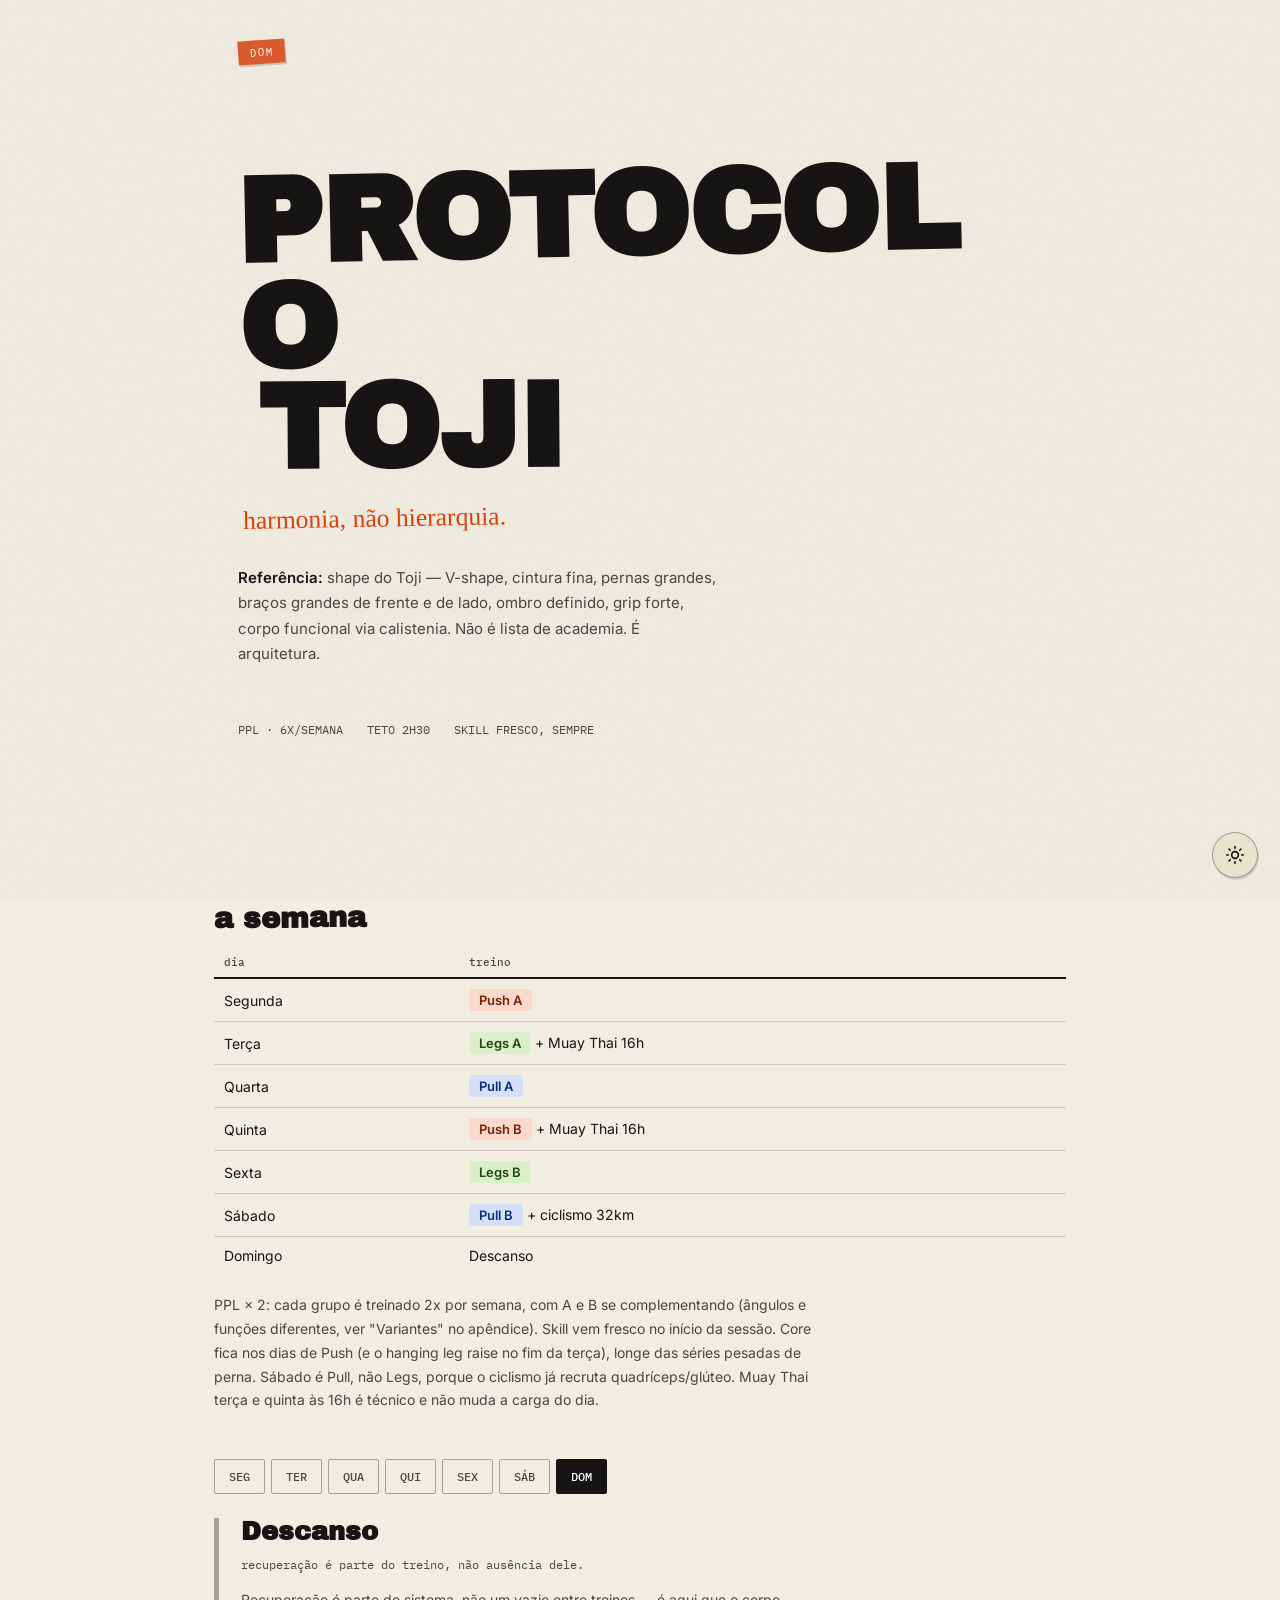
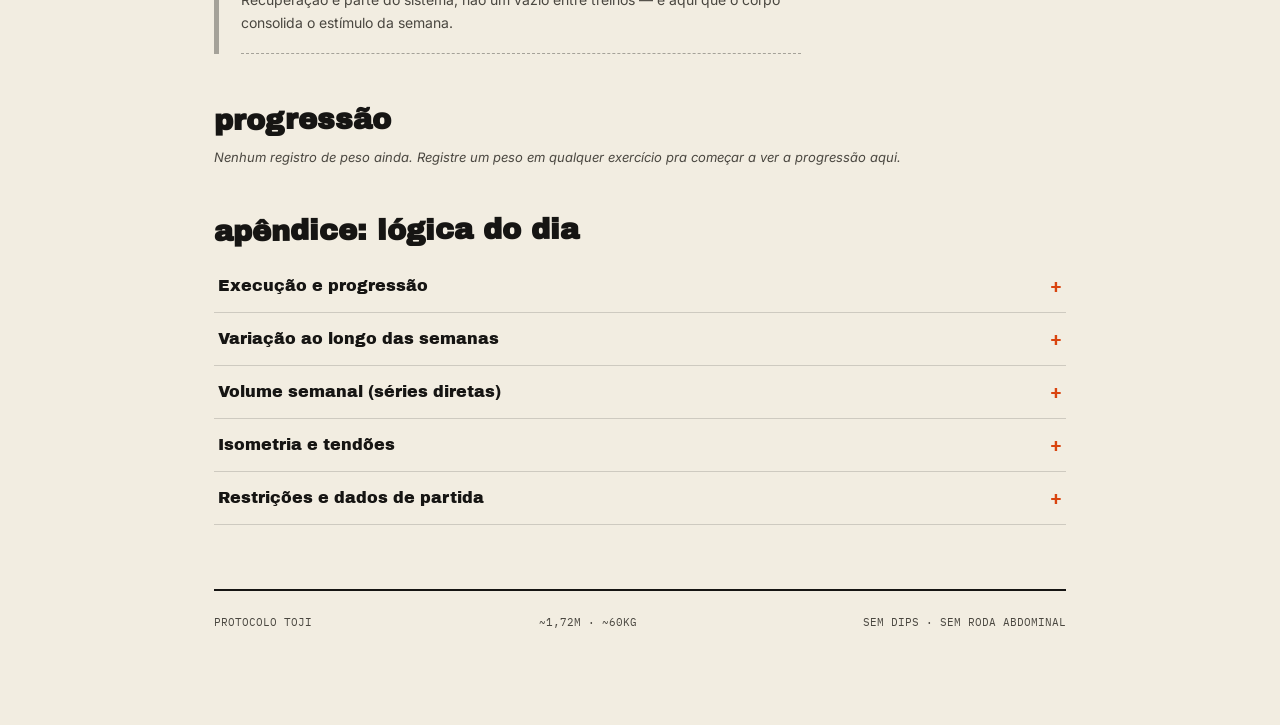
==== commit 61bc732a: "toji upd" ====
--- a/docs/toji/index.html
+++ b/docs/toji/index.html
@@ -510,6 +510,9 @@
 
 .ex-head:hover { background: var(--bg-alt); }
 
+.no-detail .ex-head { cursor: default; }
+.no-detail .ex-head:hover { background: var(--bg); }
+
 .ex-name {
   font-weight: 600;
   font-size: 14.5px;
@@ -821,14 +824,14 @@
     <table class="week-table">
       <tr><th>dia</th><th>treino</th></tr>
       <tr><td>Segunda</td><td><span class="day-chip" style="background:#F9D9CC; color:#7A2005;">Push A</span></td></tr>
-      <tr><td>Terça</td><td><span class="day-chip" style="background:#DCEFCB; color:#1C4A0B;">Legs A + Core A</span></td></tr>
-      <tr><td>Quarta</td><td><span class="day-chip" style="background:#D4E0F9; color:#0E2E7A;">Pull</span></td></tr>
-      <tr><td>Quinta</td><td><span class="day-chip" style="background:#F9D9CC; color:#7A2005;">Push B</span></td></tr>
-      <tr><td>Sexta</td><td><span class="day-chip" style="background:#DCEFCB; color:#1C4A0B;">Legs B + Core B</span></td></tr>
-      <tr><td>Sábado</td><td><span class="day-chip" style="background:#D4E0F9; color:#0E2E7A;">Pull</span> + ciclismo 32km</td></tr>
+      <tr><td>Terça</td><td><span class="day-chip" style="background:#DCEFCB; color:#1C4A0B;">Legs A</span> + Muay Thai 16h</td></tr>
+      <tr><td>Quarta</td><td><span class="day-chip" style="background:#D4E0F9; color:#0E2E7A;">Pull A</span></td></tr>
+      <tr><td>Quinta</td><td><span class="day-chip" style="background:#F9D9CC; color:#7A2005;">Push B</span> + Muay Thai 16h</td></tr>
+      <tr><td>Sexta</td><td><span class="day-chip" style="background:#DCEFCB; color:#1C4A0B;">Legs B</span></td></tr>
+      <tr><td>Sábado</td><td><span class="day-chip" style="background:#D4E0F9; color:#0E2E7A;">Pull B</span> + ciclismo 32km</td></tr>
       <tr><td>Domingo</td><td>Descanso</td></tr>
     </table>
-    <p class="week-note">PPL entrega frequência 2x/semana por grupo, skill fresco no início de cada sessão, cabe no teto de 2h30. Push virou A/B porque 10 exercícios não cabiam num dia só. Pull repete a mesma lista quarta/sábado, com variantes internas dando a diferença. Sábado é Pull, não Legs, porque o ciclismo já recruta quadríceps/glúteo.</p>
+    <p class="week-note">PPL × 2: cada grupo é treinado 2x por semana, com A e B se complementando (ângulos e funções diferentes, ver "Variantes" no apêndice). Skill vem fresco no início da sessão. Core fica nos dias de Push (e o hanging leg raise no fim da terça), longe das séries pesadas de perna. Sábado é Pull, não Legs, porque o ciclismo já recruta quadríceps/glúteo. Muay Thai terça e quinta às 16h é técnico e não muda a carga do dia.</p>
   </section>
 
   <nav class="tabs-nav" id="tabsNav"></nav>
@@ -863,92 +866,112 @@
 const days = [
   {
     id: 'seg', label: 'SEG', type: 'push',
-    title: 'Push A', subtitle: 'peito · ombro · tríceps',
-    intro: 'Push virou A/B porque os 10 exercícios de push não cabiam num dia só dentro do teto de 2h30. Esse é o dia pesado — composto principal no início, isoladores de ombro lateral com prioridade alta pro shape em V.',
-    warmup: 'rotação torácica · wall slides · band pull-apart',
-    skill: { name: 'Handstand', desc: 'PROGRESSÃO' },
+    title: 'Push A', subtitle: 'peito · ombro · tríceps · core',
+    intro: 'Dia pesado de empurrar: supino reto no início, ombro lateral com prioridade alta pro shape em V e tríceps com volume próprio. Core entra no fim (flexão + anti-rotação), longe dos dias de perna.',
+    warmupList: [
+      { name: 'Rotação torácica' },
+      { name: 'Wall slides' },
+      { name: 'Band pull-apart' }
+    ],
+    skill: { name: 'Handstand', desc: 'PROGRESSÃO', dose: '6-8 min em tentativas curtas' },
     exercises: [
-      { name: 'Supino reto (barra livre)', rir: 'RIR 2', sets: '4x8', role: 'Composto principal', detail: 'Peito médio — o motor do dia.' },
-      { name: 'Desenvolvimento (halteres)', rir: 'RIR 1-2', sets: '3x8-10', role: 'Composto', detail: 'Ombro.' },
-      { name: 'Supino inclinado (halteres)', rir: 'RIR 1-2', sets: '3x10', role: 'Composto', detail: 'Peito superior.' },
-      { name: 'Elevação lateral (cabo)', rir: 'RIR 0-1', sets: '4x15', role: 'Isolador', detail: 'Deltoide lateral — prioridade máxima pro shape em V, por isso volume mais alto que um isolador comum.' },
-      { name: 'Tríceps francês (halter, unilateral, overhead)', rir: 'RIR 0-1', sets: '3x12', role: 'Isolador', detail: 'Tríceps cabeça longa.' }
+      { id: 'supino-reto', name: 'Supino reto (barra livre)', rir: 'RIR 2', sets: '4x6-8', role: 'Composto principal', detail: 'Peito médio — o motor do dia.' },
+      { id: 'desenvolvimento-halteres', name: 'Desenvolvimento (halteres)', rir: 'RIR 1-2', sets: '3x8-10', role: 'Composto', detail: 'Ombro. Vem antes do inclinado pra o ombro chegar mais fresco.' },
+      { id: 'supino-inclinado', name: 'Supino inclinado (halteres)', rir: 'RIR 1-2', sets: '3x8-12', role: 'Composto', detail: 'Peito superior (porção clavicular).' },
+      { id: 'lateral-cabo', name: 'Elevação lateral (cabo)', rir: 'RIR 0-1', sets: '4x12-20', role: 'Isolador', detail: 'Deltoide lateral — prioridade máxima pro shape em V. Cabo mantém tensão desde o início do movimento.' },
+      { id: 'triceps-frances', name: 'Tríceps francês (halter, unilateral, overhead)', rir: 'RIR 0-1', sets: '4x10-15', role: 'Isolador', detail: 'Tríceps cabeça longa, em posição alongada.' },
+      { id: 'cable-crunch', name: 'Cable crunch', rir: 'RIR 1-2', sets: '3x12-15', role: 'Core — reto abdominal', detail: 'Flexão de tronco carregada. Curva a coluna, não só dobra o quadril.' },
+      { id: 'pallof-press', name: 'Pallof press', rir: 'RIR 1-2', sets: '2x12 (cada lado)', role: 'Core — anti-rotação', detail: 'Anti-rotação em vez de rotação carregada, que engrossaria a cintura.' }
     ],
     cooldown: 'Alongamento de peitoral e ombro anterior.',
     appendix: [
       {
         title: 'Por que Push A é assim',
-        body: 'Push virou A/B porque os 10 exercícios de push não cabiam num dia só dentro do teto de 2h30. Segunda é o dia pesado — composto principal (supino reto) no início, com RIR 2 pra sustentar o resto do treino. Elevação lateral entra com prioridade alta e RIR baixo (0-1) porque deltoide lateral é o exercício de maior retorno visual pro shape em V — largura de ombro é o que mais "abre" a silhueta.'
+        body: 'Push A é o dia de supino reto e desenvolvimento: composto principal no início com RIR 2 pra sustentar o resto. Elevação lateral (4 séries) entra com RIR baixo porque deltoide lateral é o que mais "abre" a silhueta, e a quinta repete o estímulo (4 séries) pra chegar a 8 por semana. Tríceps tem 4 séries aqui (francês, alongado) e 4 na quinta (corda). Core fica no fim: flexão (cable crunch) e anti-rotação (Pallof), sem competir com as pernas.'
+      },
+      {
+        title: 'Variantes (segunda × quinta)',
+        body: 'A e B não são cópias: cada exercício do B muda o ângulo ou a função em relação ao A.<br><br><table class="variant-table"><tr><td style="color:var(--ink-soft); font-weight:400;">função</td><td style="color:var(--ink-soft); font-weight:400;">segunda</td><td style="color:var(--ink-soft); font-weight:400;">quinta</td></tr><tr><td>Peito principal</td><td>Reto</td><td>Declinado</td></tr><tr><td>Peito complementar</td><td>Inclinado (halteres)</td><td>Crossover polia baixa → alta</td></tr><tr><td>Ombro</td><td>Desenvolvimento + lateral (cabo)</td><td>Lateral (máquina/halter) + face pull</td></tr><tr><td>Tríceps</td><td>Francês (alongado)</td><td>Corda</td></tr><tr><td>Core</td><td>Cable crunch + Pallof</td><td>Dragon flag + prancha</td></tr><tr><td>Skill</td><td>Handstand</td><td>Handstand</td></tr></table><br>Desenvolvimento não repete na quinta: só aumentaria a sobreposição no deltoide anterior sem cobrir lacuna nova.'
       },
       {
         title: 'Postura e respiração',
         body: 'Ombros pra frente/tensão → wall slides + band pull-apart no aquecimento contrabalançam o volume de peito do dia.<br><br><b>Respiração 360°</b> (2-3 min diários, deitado, costela expandindo pros lados) reforça postura, independente do treino.'
       },
       {
+        title: 'Sobre a cintura',
+        body: 'Não se treina, se revela — largura de costas + baixo percentual de gordura. Core usa <b>anti-rotação</b> (Pallof press) em vez de rotação carregada, que engrossaria a cintura.'
+      },
+      {
         title: 'Execução completa',
-        body: '<b>Supino reto (barra livre):</b> deitado no banco, pegada um pouco mais larga que os ombros, barra desce até tocar o peito na linha do mamilo, cotovelos a ~45° do tronco (não 90°). Composto principal — peito médio, também recruta tríceps e deltoide anterior.<br><br><b>Desenvolvimento (halteres):</b> sentado ou em pé, halteres na altura do ombro, empurra até quase estender o cotovelo sem travar. Deltoide anterior/medial como motor, tríceps como auxiliar.<br><br><b>Supino inclinado (halteres):</b> banco a 30-45°, halteres permitem amplitude maior que barra. Peito superior — ângulo que o supino reto não cobre bem.<br><br><b>Elevação lateral (cabo):</b> cabo na polia baixa, puxa lateralmente até a linha do ombro, cotovelo levemente flexionado fixo. Cabo mantém tensão constante no músculo (diferente do halter, que perde tensão no início do movimento) — por isso a escolha aqui.<br><br><b>Tríceps francês (halter, unilateral, overhead):</b> halter atrás da cabeça, cotovelo fixo apontando pro teto, desce controlado. Overhead alonga mais a cabeça longa do tríceps que a extensão por trás do corpo.'
+        body: '<b>Handstand:</b> depois do aquecimento, antes de qualquer carga. 6-8 min em tentativas curtas (10-20 s), parando quando a linha corporal cai. Qualidade, não tempo acumulado.<br><br><b>Supino reto (barra livre):</b> deitado no banco, pegada um pouco mais larga que os ombros, barra desce até tocar o peito na linha do mamilo, cotovelos a ~45° do tronco (não 90°). Descida controlada, subida com intenção de acelerar. Peito médio, também recruta tríceps e deltoide anterior.<br><br><b>Desenvolvimento (halteres):</b> sentado ou em pé, halteres na altura do ombro, empurra até quase estender o cotovelo sem travar. Deltoide anterior/medial como motor, tríceps como auxiliar.<br><br><b>Supino inclinado (halteres):</b> banco a 30-45°, halteres permitem amplitude maior que barra. Peito superior — ângulo que o supino reto não cobre bem.<br><br><b>Elevação lateral (cabo):</b> cabo na polia baixa, puxa lateralmente até a linha do ombro, cotovelo levemente flexionado fixo. Cabo mantém tensão constante no músculo (diferente do halter, que perde tensão no início do movimento).<br><br><b>Tríceps francês (halter, unilateral, overhead):</b> halter atrás da cabeça, cotovelo fixo apontando pro teto, desce controlado. Overhead alonga mais a cabeça longa do tríceps que a extensão por trás do corpo.<br><br><b>Cable crunch:</b> ajoelhado de frente pra polia alta, flexiona o tronco puxando o cabo, curva a coluna (não só dobra o quadril).<br><br><b>Pallof press:</b> de lado pra polia, empurra o cabo pra frente do peito resistindo à rotação que o cabo puxa. Anti-rotação.'
       }
     ]
   },
   {
     id: 'ter', label: 'TER', type: 'legs',
-    title: 'Legs A + Core A', subtitle: 'quadríceps · posterior · core',
-    intro: 'Perna historicamente negligenciada — esse dia existe justamente pra resolver isso, com cobertura completa de quadríceps, posterior e panturrilha, sem depender só do que o ciclismo do sábado já recruta.',
-    warmup: 'hip 90/90 · deep squat hold · ativação de glúteo',
-    skill: { name: 'Pistol squat', desc: 'PROGRESSÃO' },
+    title: 'Legs A', subtitle: 'quadríceps · posterior · panturrilha',
+    intro: 'Dia de agachamento e RDL: base de força de perna e posterior. Sem core no meio das séries pesadas — só o hanging leg raise no fim. Muay Thai às 16h (aula técnica).',
+    warmupList: [
+      { name: 'Hip 90/90' },
+      { name: 'Deep squat hold' },
+      { name: 'Ativação de glúteo' }
+    ],
+    skill: { name: 'Pistol squat assistido', desc: 'PROGRESSÃO', dose: '2x3-5 por perna' },
     exercises: [
-      { name: 'Agachamento livre', rir: 'RIR 2', sets: '4x8', role: 'Composto principal', detail: 'Quadríceps — motor do dia, RIR 2 porque sustenta o resto do treino.' },
-      { name: 'RDL (barra livre)', rir: 'RIR 1-2', sets: '3x8-10', role: 'Composto', detail: 'Posterior/lombar — resolve a lombar historicamente fraca junto com Hyperextension.' },
-      { name: 'Cadeira flexora (deitada)', rir: 'RIR 0-1', sets: '3x12', role: 'Isolador', detail: 'Posterior — isola o que o RDL não esgota sozinho.' },
-      { name: 'Cadeira extensora', rir: 'RIR 0-1', sets: '3x12-15', role: 'Isolador', detail: 'Quadríceps — finalização isolada, sem carga axial na coluna.' },
-      { name: 'Panturrilha em pé', rir: 'RIR 0-1', sets: '4x15-20', role: 'Isolador', detail: 'Gastrocnêmio — perna grande e volumosa também depende de panturrilha, não só de coxa. Volume alto porque panturrilha responde melhor a repetição frequente que a carga isolada.' },
-      { name: 'Cable crunch', rir: 'RIR 1', sets: '3x15', role: 'Core — reto abdominal', detail: 'Flexão de tronco carregada, academia.' },
-      { name: 'Prancha com sobrecarga', rir: 'RIR 1-2', sets: '3x30-45s', role: 'Core — anti-extensão', detail: 'Estabilidade de tronco sob carga.' },
-      { name: 'Pallof press', rir: 'RIR 1', sets: '3x12 (cada lado)', role: 'Core — anti-rotação', detail: 'Anti-rotação em vez de rotação carregada, que engrossaria a cintura.' },
-      { name: 'Hanging leg raise', rir: 'RIR 1', sets: '3x12', role: 'Core — flexores de quadril/reto inferior', detail: 'Usa a barra já aquecida no bloco de pull.' }
+      { id: 'agachamento-livre', name: 'Agachamento livre', rir: 'RIR 2', sets: '4x6-8', role: 'Composto principal', detail: 'Quadríceps — motor do dia, RIR 2 porque sustenta o resto do treino.' },
+      { id: 'rdl', name: 'RDL (barra livre)', rir: 'RIR 1-2', sets: '3x8-10', role: 'Composto', detail: 'Posterior/lombar — junto com a remada curvada e a hiperextensão, mantém a lombar forte.' },
+      { id: 'extensora', name: 'Cadeira extensora', rir: 'RIR 0-1', sets: '3x12-15', role: 'Isolador', detail: 'Quadríceps — finalização isolada, sem carga axial na coluna.' },
+      { id: 'flexora-deitada', name: 'Cadeira flexora (deitada)', rir: 'RIR 0-1', sets: '3x10-15', role: 'Isolador', detail: 'Posterior — isola o que o RDL não esgota sozinho. A sentada fica na sexta.' },
+      { id: 'panturrilha-em-pe', name: 'Panturrilha em pé', rir: 'RIR 1-2', sets: '4x15-20', role: 'Isolador', detail: 'Gastrocnêmio — perna volumosa também depende de panturrilha. Volume alto porque responde melhor a repetição frequente.' },
+      { id: 'hanging-leg-raise', name: 'Hanging leg raise', rir: 'RIR 1', sets: '3x10-12', role: 'Core — flexores de quadril/reto inferior', detail: 'No fim do dia, sem balanço. Core nos dias de Push cobre flexão e anti-rotação; este cobre elevação de pernas.' }
     ],
     cooldown: 'Alongamento de posterior, quadríceps e flexor de quadril (flexor curto = causa comum de anteversão pélvica e dor lombar ao andar).',
     appendix: [
       {
-        title: 'Por que Legs A + Core A é assim',
-        body: 'Perna historicamente negligenciada — esse dia existe justamente pra resolver isso, com cobertura completa de quadríceps, posterior e panturrilha, sem depender só do que o ciclismo do sábado já recruta. RDL entra em dois papéis: posterior de coxa E lombar, resolvendo a lombar historicamente fraca junto com Hyperextension (que aparece no dia B). Core A usa exercícios de academia (cable, prancha com carga, cabo) porque a barra e os cabos já estão em uso no dia — menos troca de equipamento.'
+        title: 'Por que Legs A é assim',
+        body: 'Perna historicamente negligenciada — esse dia existe pra resolver isso, com agachamento, RDL, quadríceps, posterior e panturrilha. O core saiu do meio das séries pesadas: antes, o dia tinha 29 séries; agora são 20 e o hanging leg raise vem por último. RDL entra em dois papéis: posterior de coxa e lombar. Muay Thai às 16h é técnico, então o dia mantém a carga normal.'
       },
       {
-        title: 'Sobre a cintura',
-        body: 'Não se treina, se revela — largura de costas + baixo percentual de gordura. Core usa <b>anti-rotação</b> (Pallof press) em vez de rotação carregada, que engrossaria a cintura.'
+        title: 'Variantes (terça × sexta)',
+        body: 'Terça enfatiza agachamento e RDL; sexta combina leg press, unilateral e extensão de quadril.<br><br><table class="variant-table"><tr><td style="color:var(--ink-soft); font-weight:400;">função</td><td style="color:var(--ink-soft); font-weight:400;">terça</td><td style="color:var(--ink-soft); font-weight:400;">sexta</td></tr><tr><td>Joelho</td><td>Agachamento + extensora</td><td>Leg press + búlgaro</td></tr><tr><td>Quadril</td><td>RDL</td><td>Hip thrust + hiperextensão</td></tr><tr><td>Flexora</td><td>Deitada</td><td>Sentada</td></tr><tr><td>Panturrilha</td><td>Em pé (gastrocnêmio)</td><td>Sentada (sóleo)</td></tr><tr><td>Abdutora</td><td>—</td><td>2 séries</td></tr><tr><td>Skill</td><td>Pistol assistido</td><td>Saltos verticais</td></tr><tr><td>Core</td><td>Hanging leg raise</td><td>— (core nos dias de Push)</td></tr></table>'
       },
       {
         title: 'Execução completa',
-        body: '<b>Agachamento livre:</b> barra nas costas (posição alta ou baixa), pés na largura dos ombros, desce até coxa paralela ao chão ou abaixo, joelho segue a direção do pé. Composto principal do dia — RIR 2 porque sustenta os 4 exercícios seguintes.<br><br><b>RDL (barra livre):</b> pernas quase retas, quadril "dobra pra trás" (não é agachamento), barra desliza rente à perna, sente alongar o posterior. Cobre posterior de coxa e lombar ao mesmo tempo.<br><br><b>Cadeira flexora (deitada):</b> isola o posterior de coxa sem envolver lombar — complementa o RDL onde ele não esgota sozinho.<br><br><b>Cadeira extensora:</b> isola quadríceps sem carga axial na coluna — segurança pra volume adicional depois do agachamento.<br><br><b>Panturrilha em pé:</b> amplitude completa, desce até alongar bem, sobe até a ponta do pé. Gastrocnêmio.<br><br><b>Cable crunch:</b> ajoelhado de frente pra polia alta, flexiona o tronco puxando o cabo, curva a coluna (não só dobra o quadril).<br><br><b>Prancha com sobrecarga:</b> prancha padrão com peso nas costas — anti-extensão de tronco sob carga.<br><br><b>Pallof press:</b> de lado pra polia, empurra o cabo pra frente do peito resistindo à rotação que o cabo puxa. Anti-rotação.<br><br><b>Hanging leg raise:</b> pendurado na barra, eleva as pernas controlando o balanço, sem impulso.'
+        body: '<b>Pistol squat assistido:</b> agachamento em uma perna só com apoio (TRX, elástico ou suporte), 2x3-5 por perna, antes da carga. Dose baixa pra não pré-fadigar o agachamento.<br><br><b>Agachamento livre:</b> barra nas costas (posição alta ou baixa), pés na largura dos ombros, desce até coxa paralela ao chão ou abaixo, joelho segue a direção do pé. Composto principal do dia.<br><br><b>RDL (barra livre):</b> pernas quase retas, quadril "dobra pra trás" (não é agachamento), barra desliza rente à perna, sente alongar o posterior. Cobre posterior de coxa e lombar ao mesmo tempo.<br><br><b>Cadeira extensora:</b> isola quadríceps sem carga axial na coluna.<br><br><b>Cadeira flexora (deitada):</b> isola o posterior de coxa sem envolver lombar — complementa o RDL.<br><br><b>Panturrilha em pé:</b> amplitude completa, desce até alongar bem, sobe até a ponta do pé. Gastrocnêmio.<br><br><b>Hanging leg raise:</b> pendurado na barra, eleva as pernas controlando o balanço, sem impulso.'
       }
     ]
   },
   {
     id: 'qua', label: 'QUA', type: 'pull',
-    title: 'Pull', subtitle: 'costas · bíceps · antebraço',
-    intro: 'Pull acontece 2x/semana (quarta e sábado) com a mesma lista de exercícios, mas 3 deles mudam de variante entre os dois dias — outro ângulo pro mesmo grupo, sem duplicar o dia inteiro. Comparação completa quarta x sábado está no apêndice, em "Variantes".',
-    warmup: 'dead hang · scapular pull-ups · shoulder dislocates · extensão torácica no banco',
+    title: 'Pull A', subtitle: 'costas · bíceps · antebraço',
+    intro: 'Pull A tem remada apoiada (T-bar) e puxadas verticais. Sábado repete a estrutura com remada sem apoio e outros ângulos — comparação completa no apêndice, em "Variantes".',
+    warmupList: [
+      { name: 'Dead hang', sets: '1x20-30s' },
+      { name: 'Scapular pull-ups' },
+      { name: 'Shoulder dislocates' },
+      { name: 'Extensão torácica no banco' }
+    ],
     warmupNote: 'correção postural — ombro pra frente, tensão',
     skill: { name: 'Front lever', desc: 'PROGRESSÃO' },
     exercises: [
-      { name: 'Barra fixa', rir: 'RIR 2', sets: '4x8', role: 'Composto — força/largura', detail: 'Pronada — não varia entre os dias, força ganha mais com especificidade de movimento repetido.' },
-      { name: 'Puxada aberta (pegada larga)', rir: 'RIR 1-2', sets: '3x10', role: 'Composto — largura', detail: 'Puxador anatômico largo.' },
-      { name: 'Remada curvada (pronada)', rir: 'RIR 1-2', sets: '3x8-10', role: 'Composto — espessura', detail: 'Pronada.' },
-      { name: 'Encolhimento', rir: 'RIR 0-1', sets: '3x15', role: 'Isolador — trapézio', detail: 'Trapézio superior — sustentação de carga e presença de ombro.' },
-      { name: 'Rosca inclinada (supinada)', rir: 'RIR 0-1', sets: '3x12', role: 'Isolador — bíceps (pico)', detail: 'Banco inclinado alonga o bíceps na origem — trabalha o pico que a rosca reta não pega.' },
-      { name: 'Rosca Scott', rir: 'RIR 0-1', sets: '3x12', role: 'Isolador — bíceps (curta)', detail: 'Cabeça curta do bíceps, isolada do resto do corpo pelo apoio.' },
-      { name: 'Rosca martelo', rir: 'RIR 0-1', sets: '3x12', role: 'Isolador — braquial/antebraço', detail: 'Pegada neutra — recruta braquial e braquiorradial, dá espessura de braço vista de lado.' },
-      { name: 'Rosca de punho', rir: 'RIR 0-1', sets: '3x15-20', role: 'Isolador — antebraço', detail: 'Antebraço e grip — parte do objetivo de pegada forte, junto com dead hangs e farmer carries. Volume alto porque antebraço responde melhor a repetição.' }
+      { id: 'barra-fixa', name: 'Barra fixa (pronada)', rir: 'RIR 2', sets: '4x6-10', role: 'Composto — força/largura', detail: 'Pronada na quarta; no sábado muda a pegada.' },
+      { id: 'tbar', name: 'T-bar (apoio no peito)', rir: 'RIR 1-2', sets: '4x8-12', role: 'Composto — espessura', detail: 'Remada apoiada: estímulo de costas sem carga na lombar e sem depender de estabilizar o tronco.' },
+      { id: 'puxada-aberta', name: 'Puxada aberta (pegada larga)', rir: 'RIR 1-2', sets: '3x10-12', role: 'Composto — largura', detail: 'Puxador largo, segunda puxada vertical do dia.' },
+      { id: 'rosca-scott', name: 'Rosca Scott', rir: 'RIR 0-1', sets: '3x10-12', role: 'Isolador — bíceps (encurtado)', detail: 'Cabeça curta do bíceps, isolada do resto do corpo pelo apoio.' },
+      { id: 'rosca-inclinada', name: 'Rosca inclinada (supinada)', rir: 'RIR 0-1', sets: '3x10-12', role: 'Isolador — bíceps (alongado)', detail: 'Banco inclinado alonga o bíceps na origem — cabeça longa, o pico que a rosca reta não pega.' },
+      { id: 'encolhimento', name: 'Encolhimento', rir: 'RIR 1-2', sets: '3x12-20', role: 'Isolador — trapézio', detail: 'Trapézio superior — sustentação de carga e presença de ombro.' },
+      { id: 'rosca-punho', name: 'Rosca de punho', rir: 'RIR 1-2', sets: '3x15-20', role: 'Isolador — antebraço (flexores)', detail: 'Flexores do punho e grip. Volume alto porque antebraço responde melhor a repetição.' },
+      { id: 'pescoco', name: 'Pescoço (flexão, extensão, lateral)', rir: '', sets: '2x15-20', role: 'Isolador — pescoço', detail: 'Banda leve ou anilha pequena, 2 s subindo e 2 s descendo, sem balanço. Comece com carga que termine as 20 reps com folga (RIR 3-4); +1-2 reps por semana até 20, depois o menor aumento de carga. Sem rotação com carga. Só com o machucado curado e sem dor; parar com dor, formigamento ou tontura.' }
     ],
-    cooldown: 'Alongamento de dorsais · Neck curl/extension.',
+    cooldown: 'Alongamento de dorsais.',
     appendix: [
       {
-        title: 'Por que Pull é assim',
-        body: 'Pull acontece 2x/semana (quarta e sábado) com a mesma lista de exercícios, mas 3 deles mudam de variante entre os dois dias — outro ângulo pro mesmo grupo, sem duplicar o dia inteiro (ver "Variantes" abaixo). Barra fixa não varia entre os dias — força ganha mais com especificidade de movimento repetido que com troca de pegada.'
+        title: 'Por que Pull A é assim',
+        body: 'Pull acontece 2x/semana (quarta e sábado) e o volume total de costas é ~17 séries: 10 de puxada vertical (barra + puxada) e 7 de remada. A quarta usa T-bar com apoio no peito: dá espessura de costas sem exigir estabilização do tronco nem carga na lombar. Bíceps tem uma variante encurtada (Scott) e uma alongada (inclinada). Antebraço: flexores aqui, extensores e braquiorradial no sábado.'
       },
       {
         title: 'Variantes (quarta × sábado)',
-        body: 'Só varia com justificativa real de função — senão repete igual. Puxada aberta, Remada curvada e Rosca Scott/Spider variam porque Pull acontece 2x/semana e cada ângulo pega uma área diferente — o nome de cada uma já vem marcado no card do dia, sem precisar checar aqui. <b>Barra fixa não varia.</b> T-bar foi avaliado e descartado (tipo livre, redundante com Remada curvada).<br><br><table class="variant-table"><tr><td style="color:var(--ink-soft); font-weight:400;">exercício</td><td style="color:var(--ink-soft); font-weight:400;">quarta</td><td style="color:var(--ink-soft); font-weight:400;">sábado</td></tr><tr><td>Barra fixa</td><td>Pronada</td><td>Pronada (sem variar)</td></tr><tr><td>Puxada aberta</td><td>Pegada larga</td><td>Triângulo/neutro</td></tr><tr><td>Remada curvada</td><td>Pronada</td><td>Supinada</td></tr><tr><td>Rosca inclinada</td><td>Supinada</td><td>Supinada (sem variar)</td></tr><tr><td>Rosca Scott/Spider</td><td>Scott</td><td>Spider curl</td></tr></table>'
+        body: 'Só varia com justificativa real de função. Troca só de pegada ou de máquina não conta como variação.<br><br><table class="variant-table"><tr><td style="color:var(--ink-soft); font-weight:400;">função</td><td style="color:var(--ink-soft); font-weight:400;">quarta</td><td style="color:var(--ink-soft); font-weight:400;">sábado</td></tr><tr><td>Puxada vertical</td><td>Barra pronada + puxada aberta</td><td>Barra neutra ou supinada</td></tr><tr><td>Remada</td><td>T-bar (apoiada)</td><td>Curvada supinada (livre)</td></tr><tr><td>Deltoide posterior</td><td>— (face pull na quinta)</td><td>Peck-deck reverso</td></tr><tr><td>Bíceps</td><td>Scott (encurtado) + inclinada (alongado)</td><td>Bayesian (alongado, cabo) + martelo</td></tr><tr><td>Antebraço</td><td>Rosca de punho (flexores)</td><td>Rosca inversa + extensão de punho</td></tr><tr><td>Trapézio/pegada</td><td>Encolhimento</td><td>Farmer walk</td></tr><tr><td>Pescoço</td><td>Sim</td><td>Sim</td></tr></table>'
       },
       {
         title: 'Postura e respiração',
@@ -956,28 +979,38 @@
       },
       {
         title: 'Execução completa',
-        body: '<b>Barra fixa:</b> pegada pronada (palmas pra frente), um pouco mais larga que ombro, puxa até o queixo passar a barra, desce controlado até braço quase reto. Composto de força/largura — não varia entre os dias.<br><br><b>Puxada aberta (pegada larga):</b> sentado na máquina, pegada larga no puxador, puxa até a barra tocar a parte superior do peito, controla a subida.<br><br><b>Remada curvada (pronada):</b> tronco inclinado ~45°, barra puxa em direção ao abdômen, cotovelo passa perto do corpo. Espessura de costas.<br><br><b>Encolhimento:</b> em pé, barra ou halteres nas mãos, eleva os ombros em direção às orelhas sem rodar, segura no topo. Trapézio superior.<br><br><b>Rosca inclinada (supinada):</b> banco a 45-60°, braço pendurado atrás do tronco, alonga o bíceps na origem antes de flexionar. Trabalha o pico que a rosca reta não pega.<br><br><b>Rosca Scott:</b> apoio no banco Scott, isola o bíceps do resto do corpo, sem balanço. Cabeça curta do bíceps.<br><br><b>Rosca martelo:</b> pegada neutra (palmas viradas uma pra outra), flexiona sem girar o punho. Braquial e braquiorradial — espessura de braço vista de lado.<br><br><b>Rosca de punho:</b> antebraço apoiado, só o punho flexiona, segurando a barra. Antebraço e grip.'
+        body: '<b>Barra fixa (pronada):</b> palmas pra frente, um pouco mais larga que ombro, puxa até o queixo passar a barra, desce controlado até braço quase reto. Composto de força/largura.<br><br><b>T-bar (apoio no peito):</b> peito apoiado no suporte, puxa as alças em direção ao abdômen, cotovelos passando perto do corpo e escápulas fechando no final. O apoio tira a exigência de estabilizar o tronco: o estímulo vai pra costas.<br><br><b>Puxada aberta (pegada larga):</b> sentado na máquina, pegada larga no puxador, puxa até a barra tocar a parte superior do peito, controla a subida.<br><br><b>Rosca Scott:</b> apoio no banco Scott, isola o bíceps do resto do corpo, sem balanço. Cabeça curta do bíceps.<br><br><b>Rosca inclinada (supinada):</b> banco a 45-60°, braço pendurado atrás do tronco, alonga o bíceps na origem antes de flexionar. Trabalha o pico que a rosca reta não pega.<br><br><b>Encolhimento:</b> em pé, barra ou halteres nas mãos, eleva os ombros em direção às orelhas sem rodar, segura no topo. Trapézio superior.<br><br><b>Rosca de punho:</b> antebraço apoiado, só o punho flexiona, segurando a barra. Flexores do antebraço e grip.<br><br><b>Pescoço:</b> flexão, extensão e lateral, devagar e sem balanço, com carga mínima. Detalhes de carga e progressão no card do exercício.'
       }
     ]
   },
   {
     id: 'qui', label: 'QUI', type: 'push',
-    title: 'Push B', subtitle: 'peito · ombro posterior · tríceps',
-    intro: 'Segunda metade do push semanal — foco em ângulos que a Segunda não cobriu (peito inferior, contração) e em deltoide posterior/postura via face pull, contrabalançando o volume de peito da semana.',
-    warmup: 'rotação torácica · wall slides · band pull-apart',
-    skill: { name: 'Handstand', desc: 'PROGRESSÃO' },
+    title: 'Push B', subtitle: 'peito · ombro · tríceps · core',
+    intro: 'Segunda metade do push semanal: declinado como composto, ombro lateral de novo (máquina/halter), tríceps na corda e face pull pra postura. Core de anti-extensão no fim. Muay Thai às 16h (aula técnica).',
+    warmupList: [
+      { name: 'Rotação torácica' },
+      { name: 'Wall slides' },
+      { name: 'Band pull-apart' }
+    ],
+    skill: { name: 'Handstand', desc: 'PROGRESSÃO', dose: '6-8 min em tentativas curtas' },
     exercises: [
-      { name: 'Chest press (máquina)', rir: 'RIR 1-2', sets: '4x8-10', role: 'Composto', detail: 'Peito inferior — ajusta o assento/ângulo pra baixo se a máquina permitir, senão fica em peito médio-inferior.' },
-      { name: 'Crucifixo (cabo/peck-deck)', rir: 'RIR 0-1', sets: '3x12', role: 'Isolador', detail: 'Peito, alongamento.' },
-      { name: 'Crossover', rir: 'RIR 0-1', sets: '3x12-15', role: 'Isolador', detail: 'Peito, contração.' },
-      { name: 'Face pull', rir: 'RIR 1', sets: '3x15', role: 'Isolador', detail: 'Deltoide posterior/postura.' },
-      { name: 'Tríceps corda', rir: 'RIR 0-1', sets: '3x12', role: 'Isolador', detail: 'Tríceps cabeça lateral.' }
+      { id: 'supino-declinado', name: 'Supino declinado (barra)', rir: 'RIR 1-2', sets: '4x8-12', role: 'Composto', detail: 'Peito inferior. Substitui o chest press; reto e inclinado ficam na segunda.' },
+      { id: 'lateral-maquina', name: 'Elevação lateral (máquina ou halter)', rir: 'RIR 0-1', sets: '4x12-20', role: 'Isolador', detail: 'Deltoide lateral, segunda vez na semana. Perfil de resistência diferente do cabo de segunda.' },
+      { id: 'crossover-baixo', name: 'Crossover (polia baixa → alta)', rir: 'RIR 0-1', sets: '3x12-15', role: 'Isolador', detail: 'Peito superior e contração. O declinado já cobre a parte inferior.' },
+      { id: 'triceps-corda', name: 'Tríceps corda', rir: 'RIR 0-1', sets: '4x10-15', role: 'Isolador', detail: 'Tríceps cabeça lateral.' },
+      { id: 'face-pull', name: 'Face pull', rir: 'RIR 1-2', sets: '3x12-20', role: 'Isolador', detail: 'Deltoide posterior, rotadores externos e controle escapular — contrabalança o volume de empurrar da semana.' },
+      { id: 'dragon-flag', name: 'Dragon flag (progressão)', rir: '', sets: '3x4-8', role: 'Core — cadeia completa', detail: 'Tuck, uma perna ou negativa, o que permitir técnica limpa. Reto abdominal + estabilizadores profundos.' },
+      { id: 'prancha-sobrecarga', name: 'Prancha com sobrecarga', rir: 'RIR 1-2', sets: '2x30-45s', role: 'Core — anti-extensão', detail: 'Estabilidade de tronco sob carga.' }
     ],
     cooldown: 'Alongamento de peitoral e ombro anterior.',
     appendix: [
       {
         title: 'Por que Push B é assim',
-        body: 'Segunda metade do push semanal — foco em ângulos que a Segunda não cobriu: peito inferior (chest press, ajustando o ângulo do assento quando a máquina permite) e contração (crucifixo/crossover), em vez de repetir os mesmos ângulos. Face pull entra aqui, não na Segunda, especificamente pra contrabalançar o volume de peito acumulado na semana com trabalho de deltoide posterior/postura.'
+        body: 'Push B complementa a segunda com outros ângulos: declinado no lugar do chest press (um exercício de peito a menos), crossover de polia baixa pra parte superior e contração, e lateral de novo pra chegar a 8 séries semanais de deltoide lateral. Tríceps de corda fecha 8 séries semanais de tríceps direto (4 + 4). Face pull fica aqui porque contrabalança o volume de empurrar, não só pra combinar com o nome do dia. Core de anti-extensão (dragon flag, prancha) fica no fim.'
+      },
+      {
+        title: 'Variantes (segunda × quinta)',
+        body: 'Veja a tabela na segunda: peito principal (reto × declinado), complemento (inclinado × crossover), ombro, tríceps (francês × corda) e core (cable crunch + Pallof × dragon flag + prancha). Desenvolvimento não repete na quinta.'
       },
       {
         title: 'Postura e respiração',
@@ -985,73 +1018,80 @@
       },
       {
         title: 'Execução completa',
-        body: '<b>Chest press (máquina):</b> sentado, empurra os punhos/alças à frente até quase estender o cotovelo sem travar. Se o assento/encosto tiver ajuste de ângulo, deixa levemente pra baixo pra enfatizar peito inferior — senão cobre peito médio-inferior mesmo assim. Composto, mais seguro que barra livre pra treinar perto da falha sozinho.<br><br><b>Crucifixo (cabo/peck-deck):</b> braços abertos em arco, foco em alongar e depois "abraçar" no fechamento. Isolador de peito com ênfase em alongamento.<br><br><b>Crossover:</b> polias altas, cabos cruzam na frente do corpo em diagonal descendente. Contração de peito no ponto final do movimento.<br><br><b>Face pull:</b> corda na polia alta, puxa em direção ao rosto separando as mãos no final, cotovelos altos. Deltoide posterior e rotadores externos — postura.<br><br><b>Tríceps corda:</b> polia alta, corda desce e as mãos se separam no final do movimento. Cabeça lateral do tríceps.'
+        body: '<b>Handstand:</b> depois do aquecimento, 6-8 min em tentativas curtas, parando quando a linha cai.<br><br><b>Supino declinado (barra):</b> banco declinado, pegada um pouco mais larga que os ombros, barra desce até a parte baixa do peito, cotovelos a ~45°. Peito inferior; amplitude menor que o reto.<br><br><b>Elevação lateral (máquina ou halter):</b> sobe até a linha do ombro com cotovelo levemente flexionado. No halter a tensão é maior no alto do movimento; na máquina, mais constante.<br><br><b>Crossover (polia baixa → alta):</b> polias embaixo, puxa em arco subindo até a frente do peito, cotovelo levemente flexionado. Peito superior e contração no final.<br><br><b>Tríceps corda:</b> polia alta, corda desce e as mãos se separam no final do movimento. Cabeça lateral do tríceps.<br><br><b>Face pull:</b> corda na polia alta, puxa em direção ao rosto separando as mãos no final, cotovelos altos. Deltoide posterior e rotadores externos — postura.<br><br><b>Dragon flag (progressão):</b> deitado no banco, segura atrás da cabeça, eleva o corpo a partir do quadril e desce controlado sem tocar o banco. Comece pela versão tuck ou negativa. Substitui roda abdominal.<br><br><b>Prancha com sobrecarga:</b> prancha padrão com peso nas costas — anti-extensão de tronco sob carga.'
       }
     ]
   },
   {
     id: 'sex', label: 'SEX', type: 'legs',
-    title: 'Legs B + Core B', subtitle: 'quadríceps · glúteo · core',
-    intro: 'Segunda metade do trabalho de perna — muda o ângulo pra glúteo e unilateral (Búlgaro), e fecha a semana de perna sem repetir os mesmos estímulos de terça.',
-    warmup: 'hip 90/90 · deep squat hold · ativação de glúteo',
-    skill: { name: 'Agilidade', desc: 'SALTOS LATERAIS' },
+    title: 'Legs B', subtitle: 'quadríceps · glúteo · posterior',
+    intro: 'Segunda metade do trabalho de perna: saltos no início (potência fresca), leg press, glúteo e unilateral, posterior sentado e lombar. Sem core aqui — ele fica nos dias de Push e na terça.',
+    warmupList: [
+      { name: 'Hip 90/90' },
+      { name: 'Deep squat hold' },
+      { name: 'Ativação de glúteo' }
+    ],
+    skill: { name: 'Saltos verticais', desc: 'POTÊNCIA', dose: '3x3-5, descanso longo' },
     exercises: [
-      { name: 'Leg press (pé baixo/médio)', rir: 'RIR 1-2', sets: '4x8-10', role: 'Composto', detail: 'Quadríceps.' },
-      { name: 'Hip thrust (barra livre)', rir: 'RIR 1-2', sets: '4x8-10', role: 'Composto', detail: 'Glúteo.' },
-      { name: 'Cadeira abdutora', rir: 'RIR 0-1', sets: '3x15', role: 'Isolador', detail: 'Estabilidade de quadril.' },
-      { name: 'Búlgaro (halteres)', rir: 'RIR 1-2', sets: '3x10 (cada perna)', role: 'Unilateral', detail: 'Controle/agilidade.' },
-      { name: 'Hyperextension (banco 45°)', rir: 'RIR 0-1', sets: '3x12-15', role: 'Isolador', detail: 'Lombar, ângulo seguro.' },
-      { name: 'Panturrilha sentado', rir: 'RIR 0-1', sets: '4x15-20', role: 'Isolador', detail: 'Sóleo.' },
-      { name: 'Crucifix crunch', rir: 'RIR 1', sets: '3x15', role: 'Core — reto abdominal (calistenia)', detail: 'Variante de peso corporal — segundo ângulo de reto abdominal na semana.' },
-      { name: 'Dragon flag progressão', rir: '—', sets: '3x6-8 ou progressão', role: 'Core — cadeia completa', detail: 'Reto abdominal + estabilizadores profundos, progressão de nível.' },
-      { name: 'Shoulder taps em prancha', rir: '—', sets: '3x20 toques', role: 'Core — anti-rotação (calistenia)', detail: 'Estabilidade de ombro/tronco sob instabilidade.' },
-      { name: 'Hanging leg raise', rir: 'RIR 1', sets: '3x12', role: 'Core — flexores de quadril/reto inferior', detail: 'Segundo estímulo de flexão de quadril na semana.' }
+      { id: 'leg-press', name: 'Leg press (pé baixo/médio)', rir: 'RIR 1-2', sets: '4x8-12', role: 'Composto', detail: 'Quadríceps.' },
+      { id: 'hip-thrust', name: 'Hip thrust (barra livre)', rir: 'RIR 1-2', sets: '3x8-12', role: 'Composto', detail: 'Glúteo.' },
+      { id: 'bulgaro', name: 'Búlgaro (halteres)', rir: 'RIR 1-2', sets: '3x8-10 (cada perna)', role: 'Unilateral', detail: 'Controle e equilíbrio; quadríceps e glúteo.' },
+      { id: 'flexora-sentada', name: 'Cadeira flexora (sentada)', rir: 'RIR 0-1', sets: '3x10-15', role: 'Isolador', detail: 'Posterior com o quadril flexionado: o músculo fica mais alongado que na deitada de terça. Segundo dia de posterior na semana.' },
+      { id: 'abdutora', name: 'Cadeira abdutora', rir: 'RIR 0-1', sets: '2x12-20', role: 'Isolador', detail: 'Glúteo médio e estabilidade de quadril.' },
+      { id: 'panturrilha-sentado', name: 'Panturrilha sentado', rir: 'RIR 1-2', sets: '4x15-20', role: 'Isolador', detail: 'Sóleo.' },
+      { id: 'hiperextensao', name: 'Hiperextensão (banco 45°)', rir: 'RIR 2', sets: '2x12-15', role: 'Isolador', detail: 'Lombar, ângulo seguro.' }
     ],
     cooldown: 'Alongamento de posterior, quadríceps e flexor de quadril.',
     appendix: [
       {
-        title: 'Por que Legs B + Core B é assim',
-        body: 'Segunda metade do trabalho de perna — muda o ângulo pra glúteo e unilateral (Búlgaro), e fecha a semana de perna sem repetir os mesmos estímulos de terça. Hyperextension entra aqui (não na terça) como segundo ataque à lombar historicamente fraca, complementando o RDL de terça. Core B usa variantes de calistenia (Crucifix crunch, Dragon flag, Shoulder taps) em vez de academia — segundo ângulo de estímulo pro mesmo grupo, sem duplicar exatamente o que terça já fez.'
+        title: 'Por que Legs B é assim',
+        body: 'Muda o ângulo da terça: leg press no lugar do agachamento, hip thrust e búlgaro pra glúteo e unilateral, flexora sentada pra dar o segundo estímulo de posterior (alongado). Os saltos vêm primeiro porque potência precisa de músculo fresco. O core saiu deste dia: antes ele empilhava 33 séries; agora são 21, sem contar os saltos.'
       },
       {
-        title: 'Sobre a cintura',
-        body: 'Core B usa <b>anti-rotação</b> (Shoulder taps em prancha) em vez de rotação carregada, que engrossaria a cintura. Dragon flag substitui roda abdominal e Dips, que estão fora do sistema por restrição declarada.'
+        title: 'Variantes (terça × sexta)',
+        body: 'Veja a tabela na terça: joelho (agachamento × leg press/búlgaro), quadril (RDL × hip thrust/hiperextensão), flexora (deitada × sentada), panturrilha (em pé × sentada).'
       },
       {
         title: 'Execução completa',
-        body: '<b>Leg press (pé baixo/médio):</b> pés na parte baixa/média da plataforma, desce controlado até ~90° de joelho. Ênfase em quadríceps.<br><br><b>Hip thrust (barra livre):</b> costas apoiadas no banco, barra sobre o quadril, empurra o quadril pra cima até extensão total, aperta o glúteo no topo. Composto de glúteo.<br><br><b>Cadeira abdutora:</b> sentado, empurra as pernas pra fora contra a resistência. Estabilidade lateral de quadril.<br><br><b>Búlgaro (halteres):</b> pé de trás apoiado num banco, desce o joelho da frente controlado. Unilateral — exige controle e equilíbrio, não só força.<br><br><b>Hyperextension (banco 45°):</b> quadril apoiado no banco, desce o tronco controlado e sobe até alinhar com as pernas, sem hiperextender além disso. Lombar em ângulo seguro.<br><br><b>Panturrilha sentado:</b> joelho flexionado muda a ênfase pro sóleo (diferente da panturrilha em pé, que prioriza gastrocnêmio).<br><br><b>Crucifix crunch:</b> deitado, braços abertos em cruz, flexiona o tronco levando os braços à frente do corpo. Variante de peso corporal do reto abdominal.<br><br><b>Dragon flag (progressão):</b> deitado no banco, segura atrás da cabeça, eleva o corpo todo reto a partir do quadril, desce controlado sem tocar o banco. Cadeia completa — reto abdominal e estabilizadores profundos.<br><br><b>Shoulder taps em prancha:</b> em posição de prancha alta, toca o ombro oposto com a mão sem deixar o quadril girar. Anti-rotação sob instabilidade.<br><br><b>Hanging leg raise:</b> igual terça — pendurado na barra, eleva as pernas sem balanço.'
+        body: '<b>Saltos verticais:</b> 3x3-5, descanso longo entre as séries, aterrissagem silenciosa. Qualidade e potência, não cansaço.<br><br><b>Leg press (pé baixo/médio):</b> pés na parte baixa/média da plataforma, desce controlado até ~90° de joelho. Ênfase em quadríceps.<br><br><b>Hip thrust (barra livre):</b> costas apoiadas no banco, barra sobre o quadril, empurra o quadril pra cima até extensão total, aperta o glúteo no topo.<br><br><b>Búlgaro (halteres):</b> pé de trás apoiado num banco, desce o joelho da frente controlado. Unilateral — exige controle e equilíbrio.<br><br><b>Cadeira flexora (sentada):</b> encosto firme, flexiona o joelho controlando a volta. Posterior em posição alongada.<br><br><b>Cadeira abdutora:</b> sentado, empurra as pernas pra fora contra a resistência. Estabilidade lateral de quadril.<br><br><b>Panturrilha sentado:</b> joelho flexionado muda a ênfase pro sóleo (diferente da panturrilha em pé, que prioriza gastrocnêmio).<br><br><b>Hiperextensão (banco 45°):</b> quadril apoiado no banco, desce o tronco controlado e sobe até alinhar com as pernas, sem hiperextender além disso. Lombar em ângulo seguro.'
       }
     ]
   },
   {
     id: 'sab', label: 'SÁB', type: 'pull',
-    title: 'Pull (repete quarta)', subtitle: '+ ciclismo 32km',
-    intro: 'Mesma lista de exercícios da quarta, mas 3 deles mudam de variante (ver "Variantes" no apêndice) — segundo estímulo de ângulo pro mesmo grupo, sem duplicar o dia. Pull e não Legs porque o ciclismo já recruta quadríceps e glúteo.',
-    warmup: 'dead hang · scapular pull-ups · shoulder dislocates · extensão torácica no banco',
+    title: 'Pull B', subtitle: 'costas · bíceps · antebraço · pegada · ciclismo 32km',
+    intro: 'Pull B muda a remada (curvada, sem apoio), troca o segundo exercício vertical por deltoide posterior e traz extensores de punho, rosca inversa e farmer walk. Ciclismo de manhã (ida) e à tarde (volta), tranquilo.',
+    warmupList: [
+      { name: 'Dead hang', sets: '1x20-30s' },
+      { name: 'Scapular pull-ups' },
+      { name: 'Shoulder dislocates' },
+      { name: 'Extensão torácica no banco' }
+    ],
     skill: { name: 'Front lever', desc: 'PROGRESSÃO' },
     exercises: [
-      { name: 'Barra fixa', rir: 'RIR 2', sets: '4x8', role: 'Composto — força/largura', detail: 'Pronada — não varia entre os dias, força ganha mais com especificidade de movimento repetido.' },
-      { name: 'Puxada aberta (triângulo/neutro)', rir: 'RIR 1-2', sets: '3x10', role: 'Composto — largura', detail: 'Ângulo diferente da quarta pro mesmo grupo.' },
-      { name: 'Remada curvada (supinada)', rir: 'RIR 1-2', sets: '3x8-10', role: 'Composto — espessura', detail: 'Recruta mais bíceps junto, complementa a pronada de quarta.' },
-      { name: 'Encolhimento', rir: 'RIR 0-1', sets: '3x15', role: 'Isolador — trapézio', detail: 'Trapézio superior — sustentação de carga e presença de ombro.' },
-      { name: 'Rosca inclinada (supinada)', rir: 'RIR 0-1', sets: '3x12', role: 'Isolador — bíceps (pico)', detail: 'Banco inclinado alonga o bíceps na origem — trabalha o pico.' },
-      { name: 'Spider curl', rir: 'RIR 0-1', sets: '3x12', role: 'Isolador — bíceps (curta)', detail: 'Mesma função da quarta (cabeça curta do bíceps), ângulo levemente diferente.' },
-      { name: 'Rosca martelo', rir: 'RIR 0-1', sets: '3x12', role: 'Isolador — braquial/antebraço', detail: 'Pegada neutra — braquial e braquiorradial, espessura de braço vista de lado.' },
-      { name: 'Rosca de punho', rir: 'RIR 0-1', sets: '3x15-20', role: 'Isolador — antebraço', detail: 'Antebraço e grip.' }
+      { id: 'barra-fixa-neutra', name: 'Barra fixa (neutra ou supinada)', rir: 'RIR 2', sets: '3x6-10', role: 'Composto — força/largura', detail: 'Pegada diferente da quarta (pronada); se a barra neutra não existir, use supinada.' },
+      { id: 'remada-curvada', name: 'Remada curvada (supinada)', rir: 'RIR 1-2', sets: '3x8-10', role: 'Composto — espessura', detail: 'Sem apoio: mantém o estímulo de lombar e posterior que ajudou na melhora das dores. Recruta mais bíceps. Carga moderada, porque vem depois do leg day e do pedal.' },
+      { id: 'peck-deck-reverso', name: 'Peck-deck reverso', rir: 'RIR 0-1', sets: '3x12-20', role: 'Isolador — deltoide posterior', detail: 'Deltoide posterior e parte média das costas. Substitui a segunda puxada vertical do dia (redundante com a barra).' },
+      { id: 'rosca-bayesian', name: 'Rosca no cabo (braço atrás do corpo)', rir: 'RIR 0-1', sets: '3x10-12', role: 'Isolador — bíceps (alongado)', detail: 'Cabeça longa do bíceps em posição alongada, tensão constante. Substitui o spider, que repetia a função do Scott (encurtado). Alternativa: rosca inclinada.' },
+      { id: 'rosca-martelo', name: 'Rosca martelo', rir: 'RIR 0-1', sets: '3x10-12', role: 'Isolador — braquial/antebraço', detail: 'Pegada neutra — braquial e braquiorradial, espessura de braço vista de lado.' },
+      { id: 'rosca-inversa', name: 'Rosca inversa', rir: 'RIR 1-2', sets: '2x12-15', role: 'Isolador — braquiorradial/antebraço', detail: 'Pegada pronada: braquiorradial e extensores do antebraço.' },
+      { id: 'extensao-punho', name: 'Extensão de punho', rir: 'RIR 1-2', sets: '2x15-20', role: 'Isolador — antebraço (extensores)', detail: 'Extensores do punho, que a rosca de punho não cobre. Equilibra antebraço e protege o cotovelo.' },
+      { id: 'farmer-walk', name: 'Farmer walk', rir: '', sets: '3x30-40 m', role: 'Pegada/trapézio/core', detail: 'Halteres pesados, postura alta, passos curtos. Substitui o encolhimento neste dia: trapézio, pegada e core juntos.' },
+      { id: 'pescoco', name: 'Pescoço (flexão, extensão, lateral)', rir: '', sets: '2x15-20', role: 'Isolador — pescoço', detail: 'Banda leve ou anilha pequena, 2 s subindo e 2 s descendo, sem balanço. Comece com carga que termine as 20 reps com folga (RIR 3-4); +1-2 reps por semana até 20, depois o menor aumento de carga. Sem rotação com carga. Só com o machucado curado e sem dor; parar com dor, formigamento ou tontura.' }
     ],
-    cooldown: 'Alongamento de dorsais · Neck curl/extension. Ciclismo 32km recruta quadríceps/glúteo — por isso o dia não é Legs.',
+    cooldown: 'Alongamento de dorsais. Ciclismo 32km recruta quadríceps/glúteo — por isso o dia não é Legs.',
     appendix: [
       {
-        title: 'Por que Pull (sábado) é assim',
-        body: 'Mesma lista de exercícios da quarta, mas 3 deles mudam de variante (ver "Variantes" abaixo) — segundo estímulo de ângulo pro mesmo grupo, sem duplicar o dia. É Pull e não Legs porque o ciclismo de 32km já recruta quadríceps e glúteo pesadamente — empilhar Legs em cima disso seria fadiga acumulada sem propósito extra.'
+        title: 'Por que Pull B (sábado) é assim',
+        body: 'É Pull e não Legs porque o ciclismo de 32 km já recruta quadríceps e glúteo. O B complementa a quarta: a remada curvada (livre) mantém o estímulo de lombar; no lugar da segunda puxada vertical entra peck-deck reverso (deltoide posterior tem só 3 séries diretas na semana sem ele); bíceps ganha a variante alongada no cabo; antebraço recebe extensores e braquiorradial; e o farmer walk trabalha pegada e trapézio.'
       },
       {
         title: 'Variantes (quarta × sábado)',
-        body: 'Mesma lista de quarta, 3 exercícios trocam de variante pra pegar outro ângulo do mesmo grupo — nome já marcado no card do dia. <b>Barra fixa não varia.</b><br><br><table class="variant-table"><tr><td style="color:var(--ink-soft); font-weight:400;">exercício</td><td style="color:var(--ink-soft); font-weight:400;">quarta</td><td style="color:var(--ink-soft); font-weight:400;">sábado</td></tr><tr><td>Barra fixa</td><td>Pronada</td><td>Pronada (sem variar)</td></tr><tr><td>Puxada aberta</td><td>Pegada larga</td><td>Triângulo/neutro</td></tr><tr><td>Remada curvada</td><td>Pronada</td><td>Supinada</td></tr><tr><td>Rosca inclinada</td><td>Supinada</td><td>Supinada (sem variar)</td></tr><tr><td>Rosca Scott/Spider</td><td>Scott</td><td>Spider curl</td></tr></table>'
+        body: 'Veja a tabela na quarta: puxada vertical, remada, deltoide posterior, bíceps, antebraço e trapézio/pegada.'
       },
       {
         title: 'Execução completa',
-        body: '<b>Barra fixa:</b> pegada pronada, puxa até o queixo passar a barra. Não varia — especificidade de movimento repetido.<br><br><b>Puxada aberta (triângulo/neutro):</b> pegada neutra no triângulo, puxa até o peito, ângulo diferente da quarta pro mesmo grupo.<br><br><b>Remada curvada (supinada):</b> pegada supinada recruta mais bíceps junto, complementa a pronada de quarta.<br><br><b>Encolhimento, Rosca inclinada, Rosca martelo, Rosca de punho:</b> mesma execução da quarta — ver apêndice de quarta-feira para detalhe completo.<br><br><b>Spider curl:</b> apoio inclinado à frente no lugar do banco Scott, mesma função (cabeça curta do bíceps), ângulo levemente diferente.'
+        body: '<b>Barra fixa (neutra ou supinada):</b> pegada diferente da quarta, puxa até o queixo passar a barra, desce controlado.<br><br><b>Remada curvada (supinada):</b> tronco inclinado ~45°, barra puxa em direção ao abdômen, cotovelo passa perto do corpo. A supinada recruta mais bíceps junto. Carga moderada, RIR 1-2.<br><br><b>Peck-deck reverso:</b> sentado de frente pro apoio, braços abertos para trás em arco até a linha dos ombros, cotovelo levemente flexionado. Deltoide posterior.<br><br><b>Rosca no cabo (braço atrás do corpo):</b> polia baixa, de costas ou de lado pro cabo, braço atrás da linha do tronco; flexiona o cotovelo mantendo o ombro parado. Bíceps alongado com tensão constante.<br><br><b>Rosca martelo:</b> pegada neutra (palmas viradas uma pra outra), flexiona sem girar o punho. Braquial e braquiorradial.<br><br><b>Rosca inversa:</b> pegada pronada na barra ou barra W, cotovelos colados, flexiona controlado. Braquiorradial e extensores do antebraço.<br><br><b>Extensão de punho:</b> antebraço apoiado com a palma pra baixo, sobe só o punho. Extensores do antebraço; carga leve.<br><br><b>Farmer walk:</b> segura halteres pesados ao lado do corpo, anda 30-40 m com postura alta, ombros para trás e passos curtos. Pegada, trapézio e core.<br><br><b>Pescoço:</b> mesma execução da quarta — flexão, extensão e lateral, devagar e sem balanço, com carga mínima.'
       }
     ]
   },
@@ -1066,11 +1106,23 @@
 const commonAccordion = [
   {
     title: 'Execução e progressão',
-    body: '<b>Estrutura:</b> 4x8, progressão dupla — não bate 8 em tudo, segura peso; bate 8 em tudo, sobe peso; passa de 8, sobe peso.<br><br><b>Calibração de peso pelo papel:</b> composto principal deixa RIR 2 na 8ª rep · compostos secundários RIR 1-2 · isoladores RIR 0-1.<br><br>Skill fica fora do 4x8 — métrica é tempo de hold ou reps limpas, nunca até o limite.<br><br><b>Platô de 3+ semanas</b> = trocar variante, não forçar.'
+    body: '<b>Faixas de repetição</b> (ex.: 6-8, 8-12): progressão dupla. Bateu o topo da faixa em todas as séries, no RIR alvo, em duas sessões seguidas → sobe a carga (+2,5 kg em parte superior, +5 kg em perna, ou o menor salto da máquina). Dentro da faixa → mantém. Abaixo do piso em duas sessões seguidas → reduz 5-10%.<br><br><b>RIR pelo papel:</b> composto principal RIR 2 · compostos secundários RIR 1-2 · isoladores RIR 0-1. Descida controlada, subida com intenção de acelerar.<br><br>Skill fica fora das séries: dose por tempo ou tentativas, parando antes da forma cair.<br><br><b>Sinal de excesso:</b> regressão em vários exercícios ao mesmo tempo, dor articular persistente ou sono pior → semana com ~40% menos séries.<br><br>Registre as cargas aqui no site: sem registro, "estou progredindo" não dá pra verificar.'
+  },
+  {
+    title: 'Variação ao longo das semanas',
+    body: '<b>Estáveis por blocos de 8-12 semanas</b> (é neles que a progressão precisa ser comparável): supino reto, desenvolvimento, barra fixa, T-bar, remada curvada, agachamento, RDL, leg press, hip thrust, elevação lateral.<br><br><b>Podem girar a cada bloco, dentro da mesma função:</b> crossover ↔ peck-deck, francês ↔ extensão overhead no cabo, Scott ↔ rosca no cabo, extensora, abdutora, flexora, exercícios de core.<br><br><b>Troca fora do bloco só em 4 casos:</b> sem progresso por 3-4 semanas com sono e comida em dia, dor, falta de equipamento, ou lacuna real no volume.<br><br>Exercício novo começa mais leve e leva ~2 semanas pra adaptar antes de ser julgado. Nada de rotação aleatória nem troca só pra não repetir.'
+  },
+  {
+    title: 'Volume semanal (séries diretas)',
+    body: '<table class="variant-table"><tr><td style="color:var(--ink-soft); font-weight:400;">músculo</td><td style="color:var(--ink-soft); font-weight:400;">séries/semana</td></tr><tr><td>Peito</td><td>14</td></tr><tr><td>Deltoide lateral</td><td>8</td></tr><tr><td>Deltoide posterior</td><td>6 (face pull 3 + peck-deck reverso 3)</td></tr><tr><td>Tríceps</td><td>8</td></tr><tr><td>Costas (vertical + remada)</td><td>17 (10 vertical + 7 remada)</td></tr><tr><td>Bíceps</td><td>12</td></tr><tr><td>Antebraço direto</td><td>7 (flexores 3, extensores 2, inversa 2)</td></tr><tr><td>Trapézio</td><td>3 + farmer walk</td></tr><tr><td>Quadríceps</td><td>14</td></tr><tr><td>Posterior de coxa</td><td>9</td></tr><tr><td>Glúteo</td><td>8</td></tr><tr><td>Panturrilha</td><td>8</td></tr><tr><td>Core</td><td>13</td></tr></table><br>Total ~129 séries dinâmicas, sem contar pistol, saltos, farmer walk e pescoço. Séries indiretas (supino pro tríceps, barra pro bíceps) não entram na conta.'
+  },
+  {
+    title: 'Isometria e tendões',
+    body: 'As isometrias de 3x20-30 s antes do treino saíram: sem carga e ângulo definidos, não são protocolo de tendão, e ainda atrasavam o exercício principal. O dead hang de 20-30 s continua no aquecimento do Pull.<br><br>Pra trabalho de tendão de verdade: <b>uma</b> isometria por sessão no fim, esforço de ~70-80%, 4x30-45 s no ângulo mais fraco. A evidência pra tendão saudável é limitada (os protocolos vêm de tendinopatia). Descida lenta e pausa de 2 s no alongamento dão controle e tensão, mas não equivalem a isometria pesada.<br><br>Altura: não há base pra dizer que isometria aumenta a altura. Depende de genética, sono e nutrição.'
   },
   {
     title: 'Restrições e dados de partida',
-    body: 'Sem Dips e sem roda abdominal na academia (Dragon flag substitui). Teto de 2h30, tolerância pra exceder ocasionalmente. Sem depender de suplementação pesada.<br><br>Altura ~1,72m, peso ~60kg. Lombar historicamente fraca (resolvido com RDL+Hyperextension); perna historicamente negligenciada (resolvido com cobertura completa).'
+    body: 'Sem Dips e sem roda abdominal (dragon flag e hanging leg raise no lugar). Teto de 2h30. Sem depender de suplementação pesada.<br><br>Altura ~1,72 m, peso ~60 kg. Lombar: melhorou com o treino; RDL, remada curvada e hiperextensão mantêm o estímulo. Perna historicamente negligenciada: agora com cobertura completa de quadríceps, posterior, glúteo e panturrilha.<br><br>Muay Thai terça e quinta às 16h (aula técnica). Ciclismo de sábado tranquilo (16 km ida, 16 km volta). Peso: pesar toda semana, em jejum. Se não sobe, o limite provavelmente é comida, não exercício.'
   }
 ];
 
@@ -1123,26 +1175,27 @@
   buildAccordion(id);
 }
 
-function getOrder(dayId, count) {
-  const def = Array.from({ length: count }, (_, i) => i);
+// Chaves de armazenamento usam o id estável do exercício (não o índice na lista),
+// pra trocar/reordenar exercícios no código sem atrelar peso e histórico ao exercício errado.
+function getOrder(dayId, ids) {
+  const def = ids.slice();
   let saved = null;
-  try { saved = JSON.parse(localStorage.getItem('ordem-' + dayId)); } catch (e) {}
-  if (!Array.isArray(saved) || saved.length !== count) return def;
-  const valid = saved.every(n => Number.isInteger(n) && n >= 0 && n < count) &&
-                new Set(saved).size === count;
+  try { saved = JSON.parse(localStorage.getItem('ordem2-' + dayId)); } catch (e) {}
+  if (!Array.isArray(saved) || saved.length !== ids.length) return def;
+  const valid = saved.every(id => ids.includes(id)) && new Set(saved).size === ids.length;
   return valid ? saved : def;
 }
 
 function hasCustomOrder(dayId) {
-  try { return !!localStorage.getItem('ordem-' + dayId); } catch (e) { return false; }
+  try { return !!localStorage.getItem('ordem2-' + dayId); } catch (e) { return false; }
 }
 
 function saveOrder(dayId, order) {
-  try { localStorage.setItem('ordem-' + dayId, JSON.stringify(order)); } catch (e) {}
+  try { localStorage.setItem('ordem2-' + dayId, JSON.stringify(order)); } catch (e) {}
 }
 
 function clearOrder(dayId) {
-  try { localStorage.removeItem('ordem-' + dayId); } catch (e) {}
+  try { localStorage.removeItem('ordem2-' + dayId); } catch (e) {}
 }
 
 // --- Completude semanal (reseta sozinho ao virar a semana ISO) ---
@@ -1162,34 +1215,34 @@
   return all[dayId] || {};
 }
 
-function toggleCompletion(dayId, exIdx) {
+function toggleCompletion(dayId, exId) {
   const key = 'progresso-' + getWeekKey(new Date());
   let all = {};
   try { all = JSON.parse(localStorage.getItem(key)) || {}; } catch (e) {}
   if (!all[dayId]) all[dayId] = {};
-  all[dayId][exIdx] = !all[dayId][exIdx];
+  all[dayId][exId] = !all[dayId][exId];
   try { localStorage.setItem(key, JSON.stringify(all)); } catch (e) {}
-  return all[dayId][exIdx];
+  return all[dayId][exId];
 }
 
 // --- Histórico de peso (append-only por exercício) ---
-function historyKey(dayId, exIdx) {
-  return 'historico-' + dayId + '-' + exIdx;
-}
-
-function getHistory(dayId, exIdx) {
+function historyKey(dayId, exId) {
+  return 'historico-' + dayId + '-' + exId;
+}
+
+function getHistory(dayId, exId) {
   let arr = [];
-  try { arr = JSON.parse(localStorage.getItem(historyKey(dayId, exIdx))) || []; } catch (e) {}
+  try { arr = JSON.parse(localStorage.getItem(historyKey(dayId, exId))) || []; } catch (e) {}
   return Array.isArray(arr) ? arr : [];
 }
 
-function getLastEntry(dayId, exIdx) {
-  const hist = getHistory(dayId, exIdx);
+function getLastEntry(dayId, exId) {
+  const hist = getHistory(dayId, exId);
   return hist.length ? hist[hist.length - 1] : null;
 }
 
-function addHistoryEntry(dayId, exIdx, valor, tipo) {
-  const hist = getHistory(dayId, exIdx);
+function addHistoryEntry(dayId, exId, valor, tipo) {
+  const hist = getHistory(dayId, exId);
   const todayStr = new Date().toISOString().slice(0, 10);
   // Se já existe um registro de hoje pro mesmo exercício, substitui em vez de duplicar
   if (hist.length && hist[hist.length - 1].data === todayStr) {
@@ -1197,12 +1250,30 @@
   } else {
     hist.push({ data: todayStr, valor, tipo });
   }
-  try { localStorage.setItem(historyKey(dayId, exIdx), JSON.stringify(hist)); } catch (e) {}
+  try { localStorage.setItem(historyKey(dayId, exId), JSON.stringify(hist)); } catch (e) {}
 }
 
 function formatWeight(entry) {
   if (!entry) return null;
   return entry.tipo === 'lado' ? entry.valor + ' kg por lado' : entry.valor + ' kg';
+}
+
+function renderSimpleBlock(dayId, key, items, label) {
+  if (!items || !items.length) return '';
+  let html = `<div class="block-label">${label}</div>`;
+  items.forEach((item, idx) => {
+    html += `<div class="ex-card simple-card${item.detail ? '' : ' no-detail'}" data-block="${key}" data-idx="${idx}">
+      <div class="ex-head">
+        <div class="ex-name">${item.name}</div>
+        <div class="ex-head-right">
+          ${item.sets ? `<span class="ex-rir">${item.sets}</span>` : ''}
+          ${item.detail ? '<span class="ex-toggle">+</span>' : ''}
+        </div>
+      </div>
+      ${item.detail ? `<div class="ex-body"><div class="ex-body-inner">${item.detail}</div></div>` : ''}
+    </div>`;
+  });
+  return html;
 }
 
 function buildPanels(activeId) {
@@ -1231,23 +1302,22 @@
     html += `<p class="panel-subhead">${d.subtitle}</p>`;
     if (d.intro) html += `<p class="panel-intro">${d.intro}</p>`;
 
-    html += `<div class="block-label">aquecimento</div>`;
-    html += `<p class="warmup-list">${d.warmup}${d.warmupNote ? ' — <em>' + d.warmupNote + '</em>' : ''}</p>`;
+    html += renderSimpleBlock(d.id, 'warmupList', d.warmupList, 'aquecimento');
 
     if (d.skill) {
       html += `<div class="skill-row">
         <div class="skill-stamp" style="border-color:${c.bg}; color:${c.bg};">${d.skill.desc}</div>
-        <div><div class="skill-name">${d.skill.name}</div><div class="skill-desc">SKILL · FRESCO</div></div>
+        <div><div class="skill-name">${d.skill.name}</div><div class="skill-desc">SKILL · FRESCO${d.skill.dose ? ' · ' + d.skill.dose : ''}</div></div>
       </div>`;
     }
 
     html += `<div class="block-label">exercícios</div>`;
-    const order = getOrder(d.id, d.exercises.length);
+    const order = getOrder(d.id, d.exercises.map(e => e.id));
     const completion = getCompletion(d.id);
-    order.forEach((realIdx, pos) => {
-      const ex = d.exercises[realIdx];
-      const done = !!completion[realIdx];
-      html += `<div class="ex-card" data-idx="${realIdx}">
+    order.forEach((exId, pos) => {
+      const ex = d.exercises.find(e => e.id === exId);
+      const done = !!completion[exId];
+      html += `<div class="ex-card" data-ex="${exId}">
         <div class="reorder-arrows">
           <button type="button" class="arrow-btn" data-dir="up" ${pos === 0 ? 'disabled' : ''} aria-label="Mover para cima">↑</button>
           <button type="button" class="arrow-btn" data-dir="down" ${pos === order.length - 1 ? 'disabled' : ''} aria-label="Mover para baixo">↓</button>
@@ -1263,11 +1333,11 @@
         <div class="ex-body"><div class="ex-body-inner">
           <b>${ex.role}</b>${ex.detail ? ' — ' + ex.detail : ''}
           <label class="done-check">
-            <input type="checkbox" class="done-checkbox" data-day="${d.id}" data-idx="${realIdx}" ${done ? 'checked' : ''}>
+            <input type="checkbox" class="done-checkbox" data-day="${d.id}" data-ex="${exId}" ${done ? 'checked' : ''}>
             <span class="box"></span>
             <span>feito essa semana</span>
           </label>
-          <div class="weight-track" data-day="${d.id}" data-idx="${realIdx}"></div>
+          <div class="weight-track" data-day="${d.id}" data-ex="${exId}"></div>
         </div></div>
         </div>
       </div>`;
@@ -1290,6 +1360,7 @@
   });
 
   document.querySelectorAll('.ex-card').forEach(card => {
+    if (card.classList.contains('no-detail')) return;
     card.querySelector('.ex-head').addEventListener('click', () => {
       const isOpen = card.classList.contains('open');
       card.classList.toggle('open', !isOpen);
@@ -1317,9 +1388,9 @@
       const card = btn.closest('.ex-card');
       const dayId = btn.closest('.day-panel').dataset.id;
       const day = days.find(d => d.id === dayId);
-      const order = getOrder(dayId, day.exercises.length);
-      const realIdx = parseInt(card.dataset.idx, 10);
-      const pos = order.indexOf(realIdx);
+      const order = getOrder(dayId, day.exercises.map(e => e.id));
+      const exId = card.dataset.ex;
+      const pos = order.indexOf(exId);
       const swapWith = btn.dataset.dir === 'up' ? pos - 1 : pos + 1;
       if (swapWith < 0 || swapWith >= order.length) return;
       [order[pos], order[swapWith]] = [order[swapWith], order[pos]];
@@ -1331,8 +1402,8 @@
   document.querySelectorAll('.done-checkbox').forEach(box => {
     box.addEventListener('change', () => {
       const dayId = box.dataset.day;
-      const exIdx = parseInt(box.dataset.idx, 10);
-      const nowDone = toggleCompletion(dayId, exIdx);
+      const exId = box.dataset.ex;
+      const nowDone = toggleCompletion(dayId, exId);
       const nameEl = box.closest('.ex-card').querySelector('.ex-name');
       let dot = nameEl.querySelector('.done-dot');
       if (nowDone && !dot) {
@@ -1351,11 +1422,12 @@
   document.querySelectorAll('.quick-register').forEach(btn => {
     btn.addEventListener('click', () => {
       const panel = btn.closest('.day-panel');
-      const cards = panel.querySelectorAll('.ex-card');
+      const cards = panel.querySelectorAll('.ex-card:not(.no-detail)');
       const willOpen = !panel.classList.contains('all-open');
       cards.forEach(card => {
         card.classList.toggle('open', willOpen);
-        card.querySelector('.ex-toggle').textContent = willOpen ? '×' : '+';
+        const tg = card.querySelector('.ex-toggle');
+        if (tg) tg.textContent = willOpen ? '×' : '+';
       });
       panel.classList.toggle('all-open', willOpen);
       btn.classList.toggle('active', willOpen);
@@ -1366,8 +1438,8 @@
 
 function renderWeightTrack(el) {
   const dayId = el.dataset.day;
-  const exIdx = parseInt(el.dataset.idx, 10);
-  const last = getLastEntry(dayId, exIdx);
+  const exId = el.dataset.ex;
+  const last = getLastEntry(dayId, exId);
   const lastLabel = formatWeight(last);
   const defaultTipo = last ? last.tipo : 'total';
 
@@ -1394,8 +1466,8 @@
     const valor = parseFloat(input.value);
     if (!valor && valor !== 0) return;
     const tipo = select.value;
-    addHistoryEntry(dayId, exIdx, valor, tipo);
-    const novo = getLastEntry(dayId, exIdx);
+    addHistoryEntry(dayId, exId, valor, tipo);
+    const novo = getLastEntry(dayId, exId);
     lastLine.innerHTML = `última vez: <b>${formatWeight(novo)}</b> (${novo.data.split('-').reverse().join('/')})`;
     tag.style.display = 'inline';
     setTimeout(() => { tag.style.display = 'none'; }, 1800);
@@ -1412,10 +1484,10 @@
   const options = [];
   days.forEach(d => {
     if (d.rest) return;
-    d.exercises.forEach((ex, idx) => {
-      const hist = getHistory(d.id, idx);
+    d.exercises.forEach((ex) => {
+      const hist = getHistory(d.id, ex.id);
       if (hist.length > 0) {
-        options.push({ dayId: d.id, dayLabel: d.title, idx, name: ex.name, hist });
+        options.push({ dayId: d.id, dayLabel: d.title, exId: ex.id, name: ex.name, hist });
       }
     });
   });
@@ -1570,6 +1642,38 @@
   return WEEKDAY_TO_ID[dow];
 }
 
+
+// --- Migração única: pesos registrados no modelo antigo (chave por índice) → chave por id ---
+// Só carrega o histórico quando o exercício continua sendo o mesmo movimento no plano novo
+// (null = trocado ou removido). Nada é apagado: os registros antigos continuam no navegador.
+const LEGACY_HISTORY = {
+  seg: [['seg','supino-reto'], ['seg','desenvolvimento-halteres'], ['seg','supino-inclinado'], ['seg','lateral-cabo'], ['seg','triceps-frances']],
+  ter: [['ter','agachamento-livre'], ['ter','rdl'], ['ter','flexora-deitada'], ['ter','extensora'], ['ter','panturrilha-em-pe'],
+        ['seg','cable-crunch'], ['qui','prancha-sobrecarga'], ['seg','pallof-press'], ['ter','hanging-leg-raise']],
+  qua: [['qua','barra-fixa'], ['qua','puxada-aberta'], null, ['qua','encolhimento'], ['qua','rosca-inclinada'], ['qua','rosca-scott'], null, ['qua','rosca-punho']],
+  qui: [null, null, null, ['qui','face-pull'], ['qui','triceps-corda']],
+  sex: [['sex','leg-press'], ['sex','hip-thrust'], ['sex','abdutora'], ['sex','bulgaro'], ['sex','hiperextensao'], ['sex','panturrilha-sentado'],
+        null, ['qui','dragon-flag'], null, null],
+  sab: [null, null, ['sab','remada-curvada'], null, null, null, ['sab','rosca-martelo'], null]
+};
+
+function migrateStorage() {
+  try {
+    if (localStorage.getItem('toji-schema') === '2') return;
+    Object.keys(LEGACY_HISTORY).forEach(oldDay => {
+      LEGACY_HISTORY[oldDay].forEach((target, oldIdx) => {
+        if (!target) return;
+        const raw = localStorage.getItem('historico-' + oldDay + '-' + oldIdx);
+        if (!raw) return;
+        const newKey = historyKey(target[0], target[1]);
+        if (!localStorage.getItem(newKey)) localStorage.setItem(newKey, raw);
+      });
+    });
+    localStorage.setItem('toji-schema', '2');
+  } catch (e) {}
+}
+
+migrateStorage();
 initPWA();
 initTheme();
 buildTabs();
@@ -1583,4 +1687,4 @@
 </script>
 
 </body>
-</html>+</html>
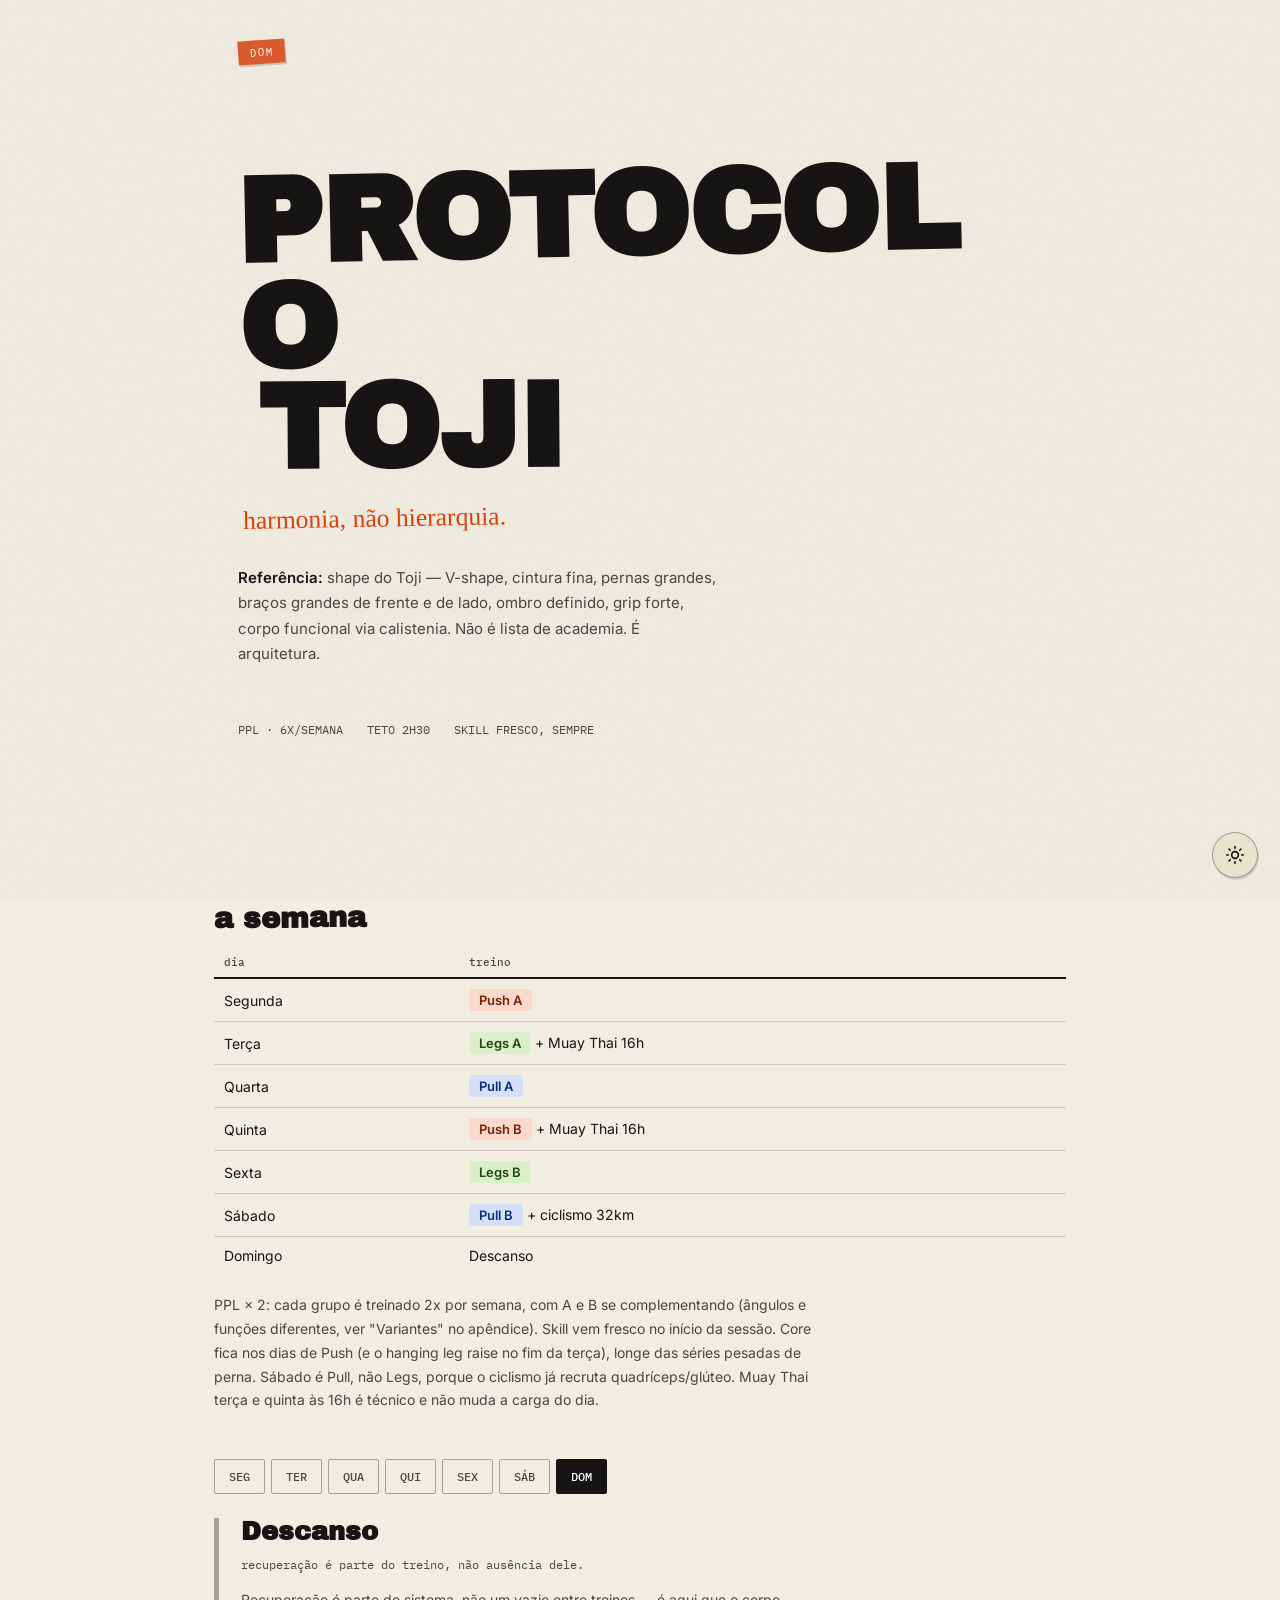
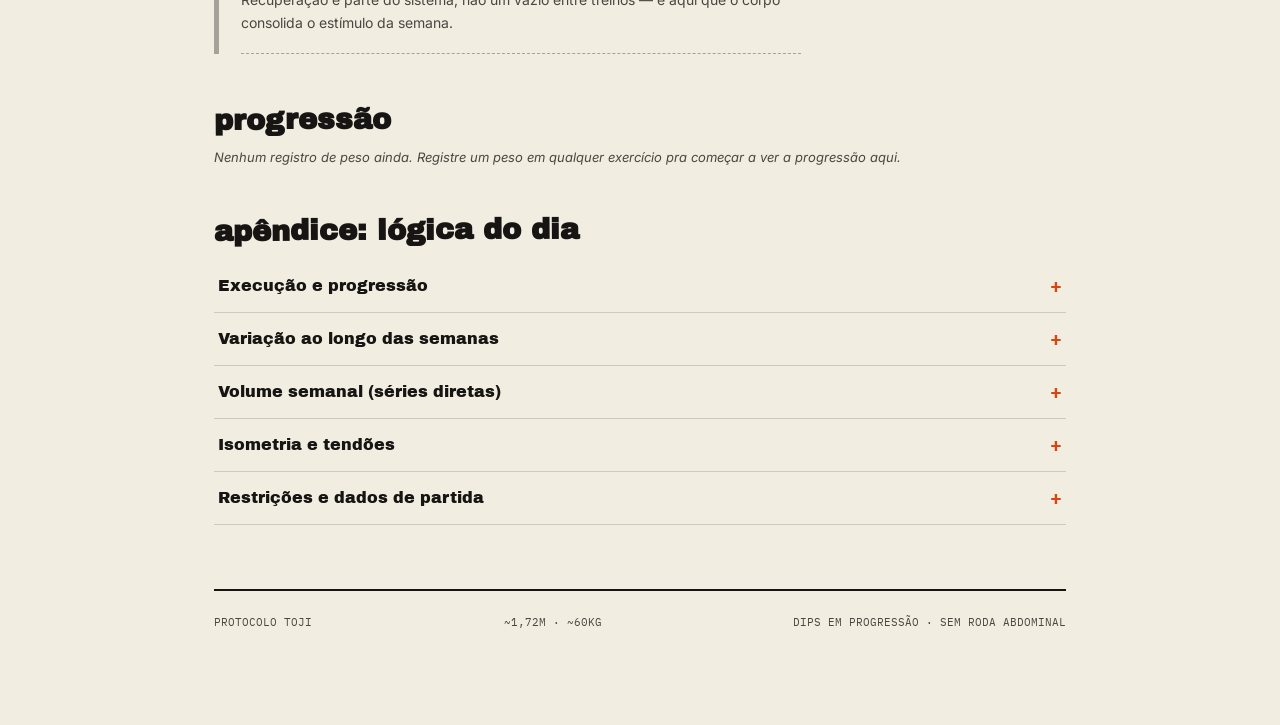
==== commit 0ca84420: "feat(toji): aplica decisões pós-V4 à ficha de musculação Segunda: crossover alto-baixo 2x12-15 e máq" ====
--- a/docs/toji/index.html
+++ b/docs/toji/index.html
@@ -851,7 +851,7 @@
   <footer>
     <span>PROTOCOLO TOJI</span>
     <span>~1,72M · ~60KG</span>
-    <span>SEM DIPS · SEM RODA ABDOMINAL</span>
+    <span>DIPS EM PROGRESSÃO · SEM RODA ABDOMINAL</span>
   </footer>
 
 </div>
@@ -867,7 +867,7 @@
   {
     id: 'seg', label: 'SEG', type: 'push',
     title: 'Push A', subtitle: 'peito · ombro · tríceps · core',
-    intro: 'Dia pesado de empurrar: supino reto no início, ombro lateral com prioridade alta pro shape em V e tríceps com volume próprio. Core entra no fim (flexão + anti-rotação), longe dos dias de perna.',
+    intro: 'Dia pesado de empurrar: supino reto e inclinado, crossover alto-baixo para complementar o peito, ombro lateral e tríceps. Core entra no fim, longe dos dias de perna.',
     warmupList: [
       { name: 'Rotação torácica' },
       { name: 'Wall slides' },
@@ -879,19 +879,20 @@
       { id: 'desenvolvimento-halteres', name: 'Desenvolvimento (halteres)', rir: 'RIR 1-2', sets: '3x8-10', role: 'Composto', detail: 'Ombro. Vem antes do inclinado pra o ombro chegar mais fresco.' },
       { id: 'supino-inclinado', name: 'Supino inclinado (halteres)', rir: 'RIR 1-2', sets: '3x8-12', role: 'Composto', detail: 'Peito superior (porção clavicular).' },
       { id: 'lateral-cabo', name: 'Elevação lateral (cabo)', rir: 'RIR 0-1', sets: '4x12-20', role: 'Isolador', detail: 'Deltoide lateral — prioridade máxima pro shape em V. Cabo mantém tensão desde o início do movimento.' },
+      { id: 'crossover-alto-baixo', name: 'Crossover (polia alta → baixa)', rir: 'RIR 1-2', sets: '2x12-15', role: 'Isolador — peito', detail: 'Polias acima da linha dos ombros; fecha as mãos em arco descendente à frente do tronco. Complementa os supinos com adução horizontal em trajetória alto-baixo.' },
       { id: 'triceps-frances', name: 'Tríceps francês (halter, unilateral, overhead)', rir: 'RIR 0-1', sets: '4x10-15', role: 'Isolador', detail: 'Tríceps cabeça longa, em posição alongada.' },
-      { id: 'cable-crunch', name: 'Cable crunch', rir: 'RIR 1-2', sets: '3x12-15', role: 'Core — reto abdominal', detail: 'Flexão de tronco carregada. Curva a coluna, não só dobra o quadril.' },
+      { id: 'abdominal-maquina', name: 'Abdominal na máquina', rir: 'RIR 1-2', sets: '3x12-15', role: 'Core — reto abdominal', detail: 'Flexão de tronco contra a resistência da máquina. Mantém o quadril estável e aproxima o tronco da pelve sem transformar o movimento em uma simples dobradiça de quadril.' },
       { id: 'pallof-press', name: 'Pallof press', rir: 'RIR 1-2', sets: '2x12 (cada lado)', role: 'Core — anti-rotação', detail: 'Anti-rotação em vez de rotação carregada, que engrossaria a cintura.' }
     ],
     cooldown: 'Alongamento de peitoral e ombro anterior.',
     appendix: [
       {
         title: 'Por que Push A é assim',
-        body: 'Push A é o dia de supino reto e desenvolvimento: composto principal no início com RIR 2 pra sustentar o resto. Elevação lateral (4 séries) entra com RIR baixo porque deltoide lateral é o que mais "abre" a silhueta, e a quinta repete o estímulo (4 séries) pra chegar a 8 por semana. Tríceps tem 4 séries aqui (francês, alongado) e 4 na quinta (corda). Core fica no fim: flexão (cable crunch) e anti-rotação (Pallof), sem competir com as pernas.'
+        body: 'Push A combina supino reto e inclinado com crossover alto-baixo (2 séries) para completar o trabalho de peito. Elevação lateral soma 4 séries neste dia e 4 na quinta. Tríceps recebe o trabalho isolado do francês; o core fica no fim, com máquina abdominal e Pallof, sem competir com as pernas.'
       },
       {
         title: 'Variantes (segunda × quinta)',
-        body: 'A e B não são cópias: cada exercício do B muda o ângulo ou a função em relação ao A.<br><br><table class="variant-table"><tr><td style="color:var(--ink-soft); font-weight:400;">função</td><td style="color:var(--ink-soft); font-weight:400;">segunda</td><td style="color:var(--ink-soft); font-weight:400;">quinta</td></tr><tr><td>Peito principal</td><td>Reto</td><td>Declinado</td></tr><tr><td>Peito complementar</td><td>Inclinado (halteres)</td><td>Crossover polia baixa → alta</td></tr><tr><td>Ombro</td><td>Desenvolvimento + lateral (cabo)</td><td>Lateral (máquina/halter) + face pull</td></tr><tr><td>Tríceps</td><td>Francês (alongado)</td><td>Corda</td></tr><tr><td>Core</td><td>Cable crunch + Pallof</td><td>Dragon flag + prancha</td></tr><tr><td>Skill</td><td>Handstand</td><td>Handstand</td></tr></table><br>Desenvolvimento não repete na quinta: só aumentaria a sobreposição no deltoide anterior sem cobrir lacuna nova.'
+        body: 'A e B não são cópias: cada exercício do B muda o ângulo ou a função em relação ao A.<br><br><table class="variant-table"><tr><td style="color:var(--ink-soft); font-weight:400;">função</td><td style="color:var(--ink-soft); font-weight:400;">segunda</td><td style="color:var(--ink-soft); font-weight:400;">quinta</td></tr><tr><td>Peito principal</td><td>Reto</td><td>Declinado</td></tr><tr><td>Peito complementar</td><td>Inclinado + crossover alta → baixa</td><td>Crossover baixa → alta</td></tr><tr><td>Ombro</td><td>Desenvolvimento + lateral (cabo)</td><td>Lateral (máquina/halter) + face pull</td></tr><tr><td>Tríceps</td><td>Francês (alongado)</td><td>Corda</td></tr><tr><td>Core</td><td>Máquina abdominal + Pallof</td><td>Dragon flag + prancha</td></tr><tr><td>Skill</td><td>Handstand</td><td>Handstand</td></tr></table><br>Desenvolvimento não repete na quinta: só aumentaria a sobreposição no deltoide anterior sem cobrir lacuna nova.'
       },
       {
         title: 'Postura e respiração',
@@ -903,7 +904,7 @@
       },
       {
         title: 'Execução completa',
-        body: '<b>Handstand:</b> depois do aquecimento, antes de qualquer carga. 6-8 min em tentativas curtas (10-20 s), parando quando a linha corporal cai. Qualidade, não tempo acumulado.<br><br><b>Supino reto (barra livre):</b> deitado no banco, pegada um pouco mais larga que os ombros, barra desce até tocar o peito na linha do mamilo, cotovelos a ~45° do tronco (não 90°). Descida controlada, subida com intenção de acelerar. Peito médio, também recruta tríceps e deltoide anterior.<br><br><b>Desenvolvimento (halteres):</b> sentado ou em pé, halteres na altura do ombro, empurra até quase estender o cotovelo sem travar. Deltoide anterior/medial como motor, tríceps como auxiliar.<br><br><b>Supino inclinado (halteres):</b> banco a 30-45°, halteres permitem amplitude maior que barra. Peito superior — ângulo que o supino reto não cobre bem.<br><br><b>Elevação lateral (cabo):</b> cabo na polia baixa, puxa lateralmente até a linha do ombro, cotovelo levemente flexionado fixo. Cabo mantém tensão constante no músculo (diferente do halter, que perde tensão no início do movimento).<br><br><b>Tríceps francês (halter, unilateral, overhead):</b> halter atrás da cabeça, cotovelo fixo apontando pro teto, desce controlado. Overhead alonga mais a cabeça longa do tríceps que a extensão por trás do corpo.<br><br><b>Cable crunch:</b> ajoelhado de frente pra polia alta, flexiona o tronco puxando o cabo, curva a coluna (não só dobra o quadril).<br><br><b>Pallof press:</b> de lado pra polia, empurra o cabo pra frente do peito resistindo à rotação que o cabo puxa. Anti-rotação.'
+        body: '<b>Handstand:</b> depois do aquecimento, antes de qualquer carga. 6-8 min em tentativas curtas (10-20 s), parando quando a linha corporal cai. Qualidade, não tempo acumulado.<br><br><b>Supino reto (barra livre):</b> deitado no banco, pegada um pouco mais larga que os ombros, barra desce até tocar o peito na linha do mamilo, cotovelos a ~45° do tronco (não 90°). Descida controlada, subida com intenção de acelerar. Peito médio, também recruta tríceps e deltoide anterior.<br><br><b>Desenvolvimento (halteres):</b> sentado ou em pé, halteres na altura do ombro, empurra até quase estender o cotovelo sem travar. Deltoide anterior/medial como motor, tríceps como auxiliar.<br><br><b>Supino inclinado (halteres):</b> banco a 30-45°, halteres permitem amplitude maior que barra. Peito superior — ângulo que o supino reto não cobre bem.<br><br><b>Elevação lateral (cabo):</b> cabo na polia baixa, puxa lateralmente até a linha do ombro, cotovelo levemente flexionado fixo. Cabo mantém tensão constante no músculo (diferente do halter, que perde tensão no início do movimento).<br><br><b>Tríceps francês (halter, unilateral, overhead):</b> halter atrás da cabeça, cotovelo fixo apontando pro teto, desce controlado. Overhead alonga mais a cabeça longa do tríceps que a extensão por trás do corpo.<br><br><b>Abdominal na máquina:</b> ajusta o apoio para permitir flexão confortável do tronco; aproxima o tronco da pelve contra a resistência, controla a volta e evita puxar apenas com os braços.<br><br><b>Pallof press:</b> de lado pra polia, empurra o cabo pra frente do peito resistindo à rotação que o cabo puxa. Anti-rotação.'
       }
     ]
   },
@@ -933,7 +934,7 @@
       },
       {
         title: 'Variantes (terça × sexta)',
-        body: 'Terça enfatiza agachamento e RDL; sexta combina leg press, unilateral e extensão de quadril.<br><br><table class="variant-table"><tr><td style="color:var(--ink-soft); font-weight:400;">função</td><td style="color:var(--ink-soft); font-weight:400;">terça</td><td style="color:var(--ink-soft); font-weight:400;">sexta</td></tr><tr><td>Joelho</td><td>Agachamento + extensora</td><td>Leg press + búlgaro</td></tr><tr><td>Quadril</td><td>RDL</td><td>Hip thrust + hiperextensão</td></tr><tr><td>Flexora</td><td>Deitada</td><td>Sentada</td></tr><tr><td>Panturrilha</td><td>Em pé (gastrocnêmio)</td><td>Sentada (sóleo)</td></tr><tr><td>Abdutora</td><td>—</td><td>2 séries</td></tr><tr><td>Skill</td><td>Pistol assistido</td><td>Saltos verticais</td></tr><tr><td>Core</td><td>Hanging leg raise</td><td>— (core nos dias de Push)</td></tr></table>'
+        body: 'Terça enfatiza agachamento e RDL; sexta combina leg press, unilateral e extensão de quadril.<br><br><table class="variant-table"><tr><td style="color:var(--ink-soft); font-weight:400;">função</td><td style="color:var(--ink-soft); font-weight:400;">terça</td><td style="color:var(--ink-soft); font-weight:400;">sexta</td></tr><tr><td>Joelho</td><td>Agachamento + extensora</td><td>Leg press + búlgaro</td></tr><tr><td>Quadril</td><td>RDL</td><td>Hip thrust + hiperextensão</td></tr><tr><td>Flexora</td><td>Deitada</td><td>Sentada</td></tr><tr><td>Panturrilha</td><td>Em pé (gastrocnêmio)</td><td>Sentada (sóleo)</td></tr><tr><td>Abdutora</td><td>—</td><td>2 séries</td></tr><tr><td>Adutora</td><td>—</td><td>2 séries</td></tr><tr><td>Skill</td><td>Pistol assistido</td><td>Saltos verticais</td></tr><tr><td>Core</td><td>Hanging leg raise</td><td>— (core nos dias de Push)</td></tr></table>'
       },
       {
         title: 'Execução completa',
@@ -956,7 +957,7 @@
     exercises: [
       { id: 'barra-fixa', name: 'Barra fixa (pronada)', rir: 'RIR 2', sets: '4x6-10', role: 'Composto — força/largura', detail: 'Pronada na quarta; no sábado muda a pegada.' },
       { id: 'tbar', name: 'T-bar (apoio no peito)', rir: 'RIR 1-2', sets: '4x8-12', role: 'Composto — espessura', detail: 'Remada apoiada: estímulo de costas sem carga na lombar e sem depender de estabilizar o tronco.' },
-      { id: 'puxada-aberta', name: 'Puxada aberta (pegada larga)', rir: 'RIR 1-2', sets: '3x10-12', role: 'Composto — largura', detail: 'Puxador largo, segunda puxada vertical do dia.' },
+      { id: 'puxada-neutra-anatomica', name: 'Puxada neutra (pegador anatômico pequeno)', rir: 'RIR 1-2', sets: '3x10-12', role: 'Composto — largura', detail: 'Pegada neutra com pegador anatômico pequeno. Segunda puxada vertical do dia, complementando a barra fixa pronada.' },
       { id: 'rosca-scott', name: 'Rosca Scott', rir: 'RIR 0-1', sets: '3x10-12', role: 'Isolador — bíceps (encurtado)', detail: 'Cabeça curta do bíceps, isolada do resto do corpo pelo apoio.' },
       { id: 'rosca-inclinada', name: 'Rosca inclinada (supinada)', rir: 'RIR 0-1', sets: '3x10-12', role: 'Isolador — bíceps (alongado)', detail: 'Banco inclinado alonga o bíceps na origem — cabeça longa, o pico que a rosca reta não pega.' },
       { id: 'encolhimento', name: 'Encolhimento', rir: 'RIR 1-2', sets: '3x12-20', role: 'Isolador — trapézio', detail: 'Trapézio superior — sustentação de carga e presença de ombro.' },
@@ -967,11 +968,11 @@
     appendix: [
       {
         title: 'Por que Pull A é assim',
-        body: 'Pull acontece 2x/semana (quarta e sábado) e o volume total de costas é ~17 séries: 10 de puxada vertical (barra + puxada) e 7 de remada. A quarta usa T-bar com apoio no peito: dá espessura de costas sem exigir estabilização do tronco nem carga na lombar. Bíceps tem uma variante encurtada (Scott) e uma alongada (inclinada). Antebraço: flexores aqui, extensores e braquiorradial no sábado.'
+        body: 'Pull acontece 2x/semana (quarta e sábado). A quarta combina barra pronada com puxada neutra de pegador anatômico pequeno, além da T-bar apoiada. O volume de costas permanece em 17 séries semanais: 10 verticais e 7 de remada. Bíceps recebe uma variante encurtada (Scott) e uma alongada (inclinada); antebraço recebe flexores aqui e extensores/braquiorradial no sábado.'
       },
       {
         title: 'Variantes (quarta × sábado)',
-        body: 'Só varia com justificativa real de função. Troca só de pegada ou de máquina não conta como variação.<br><br><table class="variant-table"><tr><td style="color:var(--ink-soft); font-weight:400;">função</td><td style="color:var(--ink-soft); font-weight:400;">quarta</td><td style="color:var(--ink-soft); font-weight:400;">sábado</td></tr><tr><td>Puxada vertical</td><td>Barra pronada + puxada aberta</td><td>Barra neutra ou supinada</td></tr><tr><td>Remada</td><td>T-bar (apoiada)</td><td>Curvada supinada (livre)</td></tr><tr><td>Deltoide posterior</td><td>— (face pull na quinta)</td><td>Peck-deck reverso</td></tr><tr><td>Bíceps</td><td>Scott (encurtado) + inclinada (alongado)</td><td>Bayesian (alongado, cabo) + martelo</td></tr><tr><td>Antebraço</td><td>Rosca de punho (flexores)</td><td>Rosca inversa + extensão de punho</td></tr><tr><td>Trapézio/pegada</td><td>Encolhimento</td><td>Farmer walk</td></tr><tr><td>Pescoço</td><td>Sim</td><td>Sim</td></tr></table>'
+        body: 'Só varia com justificativa real de função. Troca só de pegada ou de máquina não conta como variação.<br><br><table class="variant-table"><tr><td style="color:var(--ink-soft); font-weight:400;">função</td><td style="color:var(--ink-soft); font-weight:400;">quarta</td><td style="color:var(--ink-soft); font-weight:400;">sábado</td></tr><tr><td>Puxada vertical</td><td>Barra pronada + puxada neutra</td><td>Barra neutra ou supinada</td></tr><tr><td>Remada</td><td>T-bar (apoiada)</td><td>Curvada supinada (livre)</td></tr><tr><td>Deltoide posterior</td><td>— (face pull na quinta)</td><td>Peck-deck reverso</td></tr><tr><td>Bíceps</td><td>Scott (encurtado) + inclinada (alongado)</td><td>Bayesian (alongado, cabo) + martelo</td></tr><tr><td>Antebraço</td><td>Rosca de punho (flexores)</td><td>Rosca inversa + extensão de punho</td></tr><tr><td>Trapézio/pegada</td><td>Encolhimento</td><td>Farmer walk</td></tr><tr><td>Pescoço</td><td>Sim</td><td>Sim</td></tr></table>'
       },
       {
         title: 'Postura e respiração',
@@ -979,14 +980,14 @@
       },
       {
         title: 'Execução completa',
-        body: '<b>Barra fixa (pronada):</b> palmas pra frente, um pouco mais larga que ombro, puxa até o queixo passar a barra, desce controlado até braço quase reto. Composto de força/largura.<br><br><b>T-bar (apoio no peito):</b> peito apoiado no suporte, puxa as alças em direção ao abdômen, cotovelos passando perto do corpo e escápulas fechando no final. O apoio tira a exigência de estabilizar o tronco: o estímulo vai pra costas.<br><br><b>Puxada aberta (pegada larga):</b> sentado na máquina, pegada larga no puxador, puxa até a barra tocar a parte superior do peito, controla a subida.<br><br><b>Rosca Scott:</b> apoio no banco Scott, isola o bíceps do resto do corpo, sem balanço. Cabeça curta do bíceps.<br><br><b>Rosca inclinada (supinada):</b> banco a 45-60°, braço pendurado atrás do tronco, alonga o bíceps na origem antes de flexionar. Trabalha o pico que a rosca reta não pega.<br><br><b>Encolhimento:</b> em pé, barra ou halteres nas mãos, eleva os ombros em direção às orelhas sem rodar, segura no topo. Trapézio superior.<br><br><b>Rosca de punho:</b> antebraço apoiado, só o punho flexiona, segurando a barra. Flexores do antebraço e grip.<br><br><b>Pescoço:</b> flexão, extensão e lateral, devagar e sem balanço, com carga mínima. Detalhes de carga e progressão no card do exercício.'
+        body: '<b>Barra fixa (pronada):</b> palmas pra frente, um pouco mais larga que ombro, puxa até o queixo passar a barra, desce controlado até braço quase reto. Composto de força/largura.<br><br><b>T-bar (apoio no peito):</b> peito apoiado no suporte, puxa as alças em direção ao abdômen, cotovelos passando perto do corpo e escápulas fechando no final. O apoio tira a exigência de estabilizar o tronco: o estímulo vai pra costas.<br><br><b>Puxada neutra (pegador anatômico pequeno):</b> sentado na máquina, segura os pegadores com as palmas voltadas uma para a outra, cotovelos descem em direção ao tronco e a volta é controlada.<br><br><b>Rosca Scott:</b> apoio no banco Scott, isola o bíceps do resto do corpo, sem balanço. Cabeça curta do bíceps.<br><br><b>Rosca inclinada (supinada):</b> banco a 45-60°, braço pendurado atrás do tronco, alonga o bíceps na origem antes de flexionar. Trabalha o pico que a rosca reta não pega.<br><br><b>Encolhimento:</b> em pé, barra ou halteres nas mãos, eleva os ombros em direção às orelhas sem rodar, segura no topo. Trapézio superior.<br><br><b>Rosca de punho:</b> antebraço apoiado, só o punho flexiona, segurando a barra. Flexores do antebraço e grip.<br><br><b>Pescoço:</b> flexão, extensão e lateral, devagar e sem balanço, com carga mínima. Detalhes de carga e progressão no card do exercício.'
       }
     ]
   },
   {
     id: 'qui', label: 'QUI', type: 'push',
     title: 'Push B', subtitle: 'peito · ombro · tríceps · core',
-    intro: 'Segunda metade do push semanal: declinado como composto, ombro lateral de novo (máquina/halter), tríceps na corda e face pull pra postura. Core de anti-extensão no fim. Muay Thai às 16h (aula técnica).',
+    intro: 'Segunda metade do push semanal: supino declinado, crossover baixo-alto, dips em progressão assistida até livres, ombro lateral, tríceps e face pull. Core de anti-extensão no fim. Muay Thai às 16h (aula técnica).',
     warmupList: [
       { name: 'Rotação torácica' },
       { name: 'Wall slides' },
@@ -997,6 +998,7 @@
       { id: 'supino-declinado', name: 'Supino declinado (barra)', rir: 'RIR 1-2', sets: '4x8-12', role: 'Composto', detail: 'Peito inferior. Substitui o chest press; reto e inclinado ficam na segunda.' },
       { id: 'lateral-maquina', name: 'Elevação lateral (máquina ou halter)', rir: 'RIR 0-1', sets: '4x12-20', role: 'Isolador', detail: 'Deltoide lateral, segunda vez na semana. Perfil de resistência diferente do cabo de segunda.' },
       { id: 'crossover-baixo', name: 'Crossover (polia baixa → alta)', rir: 'RIR 0-1', sets: '3x12-15', role: 'Isolador', detail: 'Peito superior e contração. O declinado já cobre a parte inferior.' },
+      { id: 'dips-assistido', name: 'Dips nas paralelas (assistido → livre)', rir: 'RIR 1-2', sets: '2x8-12', role: 'Composto — tríceps/peito', detail: 'Comece na máquina assistida, usando auxílio suficiente para repetições controladas. Reduza a assistência progressivamente conforme completar a faixa com técnica estável, até executar os dips livres nas paralelas. Descanso de 2–3 min; não substitui o supino declinado.' },
       { id: 'triceps-corda', name: 'Tríceps corda', rir: 'RIR 0-1', sets: '4x10-15', role: 'Isolador', detail: 'Tríceps cabeça lateral.' },
       { id: 'face-pull', name: 'Face pull', rir: 'RIR 1-2', sets: '3x12-20', role: 'Isolador', detail: 'Deltoide posterior, rotadores externos e controle escapular — contrabalança o volume de empurrar da semana.' },
       { id: 'dragon-flag', name: 'Dragon flag (progressão)', rir: '', sets: '3x4-8', role: 'Core — cadeia completa', detail: 'Tuck, uma perna ou negativa, o que permitir técnica limpa. Reto abdominal + estabilizadores profundos.' },
@@ -1006,11 +1008,11 @@
     appendix: [
       {
         title: 'Por que Push B é assim',
-        body: 'Push B complementa a segunda com outros ângulos: declinado no lugar do chest press (um exercício de peito a menos), crossover de polia baixa pra parte superior e contração, e lateral de novo pra chegar a 8 séries semanais de deltoide lateral. Tríceps de corda fecha 8 séries semanais de tríceps direto (4 + 4). Face pull fica aqui porque contrabalança o volume de empurrar, não só pra combinar com o nome do dia. Core de anti-extensão (dragon flag, prancha) fica no fim.'
+        body: 'Push B complementa a segunda: mantém o supino declinado, o crossover baixo-alto e a elevação lateral. Os dips entram depois do crossover, começando na máquina assistida e progredindo até a execução livre; não substituem o supino declinado. A corda permanece no trabalho isolado de tríceps, o face pull equilibra o volume de empurrar e o core de anti-extensão fica no fim.'
       },
       {
         title: 'Variantes (segunda × quinta)',
-        body: 'Veja a tabela na segunda: peito principal (reto × declinado), complemento (inclinado × crossover), ombro, tríceps (francês × corda) e core (cable crunch + Pallof × dragon flag + prancha). Desenvolvimento não repete na quinta.'
+        body: 'Veja a tabela na segunda: peito principal (reto × declinado), complementos (inclinado + crossover alto-baixo × crossover baixo-alto), ombro, tríceps e core (máquina abdominal + Pallof × dragon flag + prancha). Os dips são uma progressão adicional no Push B, sem substituir o supino.'
       },
       {
         title: 'Postura e respiração',
@@ -1018,7 +1020,7 @@
       },
       {
         title: 'Execução completa',
-        body: '<b>Handstand:</b> depois do aquecimento, 6-8 min em tentativas curtas, parando quando a linha cai.<br><br><b>Supino declinado (barra):</b> banco declinado, pegada um pouco mais larga que os ombros, barra desce até a parte baixa do peito, cotovelos a ~45°. Peito inferior; amplitude menor que o reto.<br><br><b>Elevação lateral (máquina ou halter):</b> sobe até a linha do ombro com cotovelo levemente flexionado. No halter a tensão é maior no alto do movimento; na máquina, mais constante.<br><br><b>Crossover (polia baixa → alta):</b> polias embaixo, puxa em arco subindo até a frente do peito, cotovelo levemente flexionado. Peito superior e contração no final.<br><br><b>Tríceps corda:</b> polia alta, corda desce e as mãos se separam no final do movimento. Cabeça lateral do tríceps.<br><br><b>Face pull:</b> corda na polia alta, puxa em direção ao rosto separando as mãos no final, cotovelos altos. Deltoide posterior e rotadores externos — postura.<br><br><b>Dragon flag (progressão):</b> deitado no banco, segura atrás da cabeça, eleva o corpo a partir do quadril e desce controlado sem tocar o banco. Comece pela versão tuck ou negativa. Substitui roda abdominal.<br><br><b>Prancha com sobrecarga:</b> prancha padrão com peso nas costas — anti-extensão de tronco sob carga.'
+        body: '<b>Handstand:</b> depois do aquecimento, 6-8 min em tentativas curtas, parando quando a linha cai.<br><br><b>Supino declinado (barra):</b> banco declinado, pegada um pouco mais larga que os ombros, barra desce até a parte baixa do peito, cotovelos a ~45°. Peito inferior; amplitude menor que o reto.<br><br><b>Elevação lateral (máquina ou halter):</b> sobe até a linha do ombro com cotovelo levemente flexionado. No halter a tensão é maior no alto do movimento; na máquina, mais constante.<br><br><b>Crossover (polia baixa → alta):</b> polias embaixo, puxa em arco subindo até a frente do peito, cotovelo levemente flexionado. Peito superior e contração no final.<br><br><b>Dips na máquina assistida:</b> apoia as mãos nas barras, estabiliza os ombros e desce apenas até a amplitude confortável, sem perder o controle escapular. A máquina reduz parte do peso corporal; diminui a assistência gradualmente até realizar as repetições com o peso do corpo. Mantém o supino declinado no treino.<br><br><b>Tríceps corda:</b> polia alta, corda desce e as mãos se separam no final do movimento. Cabeça lateral do tríceps.<br><br><b>Face pull:</b> corda na polia alta, puxa em direção ao rosto separando as mãos no final, cotovelos altos. Deltoide posterior e rotadores externos — postura.<br><br><b>Dragon flag (progressão):</b> deitado no banco, segura atrás da cabeça, eleva o corpo a partir do quadril e desce controlado sem tocar o banco. Comece pela versão tuck ou negativa. Substitui roda abdominal.<br><br><b>Prancha com sobrecarga:</b> prancha padrão com peso nas costas — anti-extensão de tronco sob carga.'
       }
     ]
   },
@@ -1038,6 +1040,7 @@
       { id: 'bulgaro', name: 'Búlgaro (halteres)', rir: 'RIR 1-2', sets: '3x8-10 (cada perna)', role: 'Unilateral', detail: 'Controle e equilíbrio; quadríceps e glúteo.' },
       { id: 'flexora-sentada', name: 'Cadeira flexora (sentada)', rir: 'RIR 0-1', sets: '3x10-15', role: 'Isolador', detail: 'Posterior com o quadril flexionado: o músculo fica mais alongado que na deitada de terça. Segundo dia de posterior na semana.' },
       { id: 'abdutora', name: 'Cadeira abdutora', rir: 'RIR 0-1', sets: '2x12-20', role: 'Isolador', detail: 'Glúteo médio e estabilidade de quadril.' },
+      { id: 'adutora', name: 'Cadeira adutora', rir: 'RIR 0-1', sets: '2x12-20', role: 'Isolador', detail: 'Adutores da coxa; complementa o trabalho de estabilidade e controle do quadril.' },
       { id: 'panturrilha-sentado', name: 'Panturrilha sentado', rir: 'RIR 1-2', sets: '4x15-20', role: 'Isolador', detail: 'Sóleo.' },
       { id: 'hiperextensao', name: 'Hiperextensão (banco 45°)', rir: 'RIR 2', sets: '2x12-15', role: 'Isolador', detail: 'Lombar, ângulo seguro.' }
     ],
@@ -1045,7 +1048,7 @@
     appendix: [
       {
         title: 'Por que Legs B é assim',
-        body: 'Muda o ângulo da terça: leg press no lugar do agachamento, hip thrust e búlgaro pra glúteo e unilateral, flexora sentada pra dar o segundo estímulo de posterior (alongado). Os saltos vêm primeiro porque potência precisa de músculo fresco. O core saiu deste dia: antes ele empilhava 33 séries; agora são 21, sem contar os saltos.'
+        body: 'Muda o ângulo da terça: leg press no lugar do agachamento, hip thrust e búlgaro pra glúteo e unilateral, flexora sentada para posterior alongado, além de abdutora e adutora. Os saltos vêm primeiro porque potência precisa de músculo fresco. O core permanece fora deste dia.'
       },
       {
         title: 'Variantes (terça × sexta)',
@@ -1053,7 +1056,7 @@
       },
       {
         title: 'Execução completa',
-        body: '<b>Saltos verticais:</b> 3x3-5, descanso longo entre as séries, aterrissagem silenciosa. Qualidade e potência, não cansaço.<br><br><b>Leg press (pé baixo/médio):</b> pés na parte baixa/média da plataforma, desce controlado até ~90° de joelho. Ênfase em quadríceps.<br><br><b>Hip thrust (barra livre):</b> costas apoiadas no banco, barra sobre o quadril, empurra o quadril pra cima até extensão total, aperta o glúteo no topo.<br><br><b>Búlgaro (halteres):</b> pé de trás apoiado num banco, desce o joelho da frente controlado. Unilateral — exige controle e equilíbrio.<br><br><b>Cadeira flexora (sentada):</b> encosto firme, flexiona o joelho controlando a volta. Posterior em posição alongada.<br><br><b>Cadeira abdutora:</b> sentado, empurra as pernas pra fora contra a resistência. Estabilidade lateral de quadril.<br><br><b>Panturrilha sentado:</b> joelho flexionado muda a ênfase pro sóleo (diferente da panturrilha em pé, que prioriza gastrocnêmio).<br><br><b>Hiperextensão (banco 45°):</b> quadril apoiado no banco, desce o tronco controlado e sobe até alinhar com as pernas, sem hiperextender além disso. Lombar em ângulo seguro.'
+        body: '<b>Saltos verticais:</b> 3x3-5, descanso longo entre as séries, aterrissagem silenciosa. Qualidade e potência, não cansaço.<br><br><b>Leg press (pé baixo/médio):</b> pés na parte baixa/média da plataforma, desce controlado até ~90° de joelho. Ênfase em quadríceps.<br><br><b>Hip thrust (barra livre):</b> costas apoiadas no banco, barra sobre o quadril, empurra o quadril pra cima até extensão total, aperta o glúteo no topo.<br><br><b>Búlgaro (halteres):</b> pé de trás apoiado num banco, desce o joelho da frente controlado. Unilateral — exige controle e equilíbrio.<br><br><b>Cadeira flexora (sentada):</b> encosto firme, flexiona o joelho controlando a volta. Posterior em posição alongada.<br><br><b>Cadeira abdutora:</b> sentado, empurra as pernas pra fora contra a resistência. Estabilidade lateral de quadril.<br><br><b>Cadeira adutora:</b> sentado, aproxima as pernas contra a resistência, controlando a volta. Trabalho direto dos adutores.<br><br><b>Panturrilha sentado:</b> joelho flexionado muda a ênfase pro sóleo (diferente da panturrilha em pé, que prioriza gastrocnêmio).<br><br><b>Hiperextensão (banco 45°):</b> quadril apoiado no banco, desce o tronco controlado e sobe até alinhar com as pernas, sem hiperextender além disso. Lombar em ângulo seguro.'
       }
     ]
   },
@@ -1114,7 +1117,7 @@
   },
   {
     title: 'Volume semanal (séries diretas)',
-    body: '<table class="variant-table"><tr><td style="color:var(--ink-soft); font-weight:400;">músculo</td><td style="color:var(--ink-soft); font-weight:400;">séries/semana</td></tr><tr><td>Peito</td><td>14</td></tr><tr><td>Deltoide lateral</td><td>8</td></tr><tr><td>Deltoide posterior</td><td>6 (face pull 3 + peck-deck reverso 3)</td></tr><tr><td>Tríceps</td><td>8</td></tr><tr><td>Costas (vertical + remada)</td><td>17 (10 vertical + 7 remada)</td></tr><tr><td>Bíceps</td><td>12</td></tr><tr><td>Antebraço direto</td><td>7 (flexores 3, extensores 2, inversa 2)</td></tr><tr><td>Trapézio</td><td>3 + farmer walk</td></tr><tr><td>Quadríceps</td><td>14</td></tr><tr><td>Posterior de coxa</td><td>9</td></tr><tr><td>Glúteo</td><td>8</td></tr><tr><td>Panturrilha</td><td>8</td></tr><tr><td>Core</td><td>13</td></tr></table><br>Total ~129 séries dinâmicas, sem contar pistol, saltos, farmer walk e pescoço. Séries indiretas (supino pro tríceps, barra pro bíceps) não entram na conta.'
+    body: '<table class="variant-table"><tr><td style="color:var(--ink-soft); font-weight:400;">músculo</td><td style="color:var(--ink-soft); font-weight:400;">séries/semana</td></tr><tr><td>Peito</td><td>16</td></tr><tr><td>Deltoide lateral</td><td>8</td></tr><tr><td>Deltoide posterior</td><td>6 (face pull 3 + peck-deck reverso 3)</td></tr><tr><td>Tríceps</td><td>8 isoladoras + 2 dips</td></tr><tr><td>Costas (vertical + remada)</td><td>17 (10 vertical + 7 remada)</td></tr><tr><td>Bíceps</td><td>12</td></tr><tr><td>Antebraço direto</td><td>7 (flexores 3, extensores 2, inversa 2)</td></tr><tr><td>Trapézio</td><td>3 + farmer walk</td></tr><tr><td>Quadríceps</td><td>14</td></tr><tr><td>Posterior de coxa</td><td>9</td></tr><tr><td>Glúteo</td><td>8</td></tr><tr><td>Adutores</td><td>2</td></tr><tr><td>Panturrilha</td><td>8</td></tr><tr><td>Core</td><td>13</td></tr></table><br>Total ~133 séries dinâmicas (135 com os 2 dips), sem contar pistol, saltos, farmer walk e pescoço. Dips aparecem à parte por também envolverem peito; as séries indiretas não entram na conta.'
   },
   {
     title: 'Isometria e tendões',
@@ -1122,7 +1125,7 @@
   },
   {
     title: 'Restrições e dados de partida',
-    body: 'Sem Dips e sem roda abdominal (dragon flag e hanging leg raise no lugar). Teto de 2h30. Sem depender de suplementação pesada.<br><br>Altura ~1,72 m, peso ~60 kg. Lombar: melhorou com o treino; RDL, remada curvada e hiperextensão mantêm o estímulo. Perna historicamente negligenciada: agora com cobertura completa de quadríceps, posterior, glúteo e panturrilha.<br><br>Muay Thai terça e quinta às 16h (aula técnica). Ciclismo de sábado tranquilo (16 km ida, 16 km volta). Peso: pesar toda semana, em jejum. Se não sobe, o limite provavelmente é comida, não exercício.'
+    body: 'Dips fazem parte do Push B em progressão da máquina assistida até as paralelas livres. Sem roda abdominal: dragon flag e hanging leg raise ocupam o trabalho de core. Teto de 2h30.<br><br>Altura ~1,72 m, peso ~60 kg. Lombar: melhorou com o treino; RDL, remada curvada e hiperextensão mantêm o estímulo. Perna historicamente negligenciada: agora com cobertura completa de quadríceps, posterior, glúteo, adutores e panturrilha.<br><br>Muay Thai terça e quinta às 16h (aula técnica). Ciclismo de sábado tranquilo (16 km ida, 16 km volta). Peso: pesar toda semana, em jejum. Se não sobe, o limite provavelmente é comida, não exercício.'
   }
 ];
 
@@ -1572,11 +1575,16 @@
 }
 
 function initPWA() {
+  // start_url/scope absolutos (pasta desta página): num manifest vindo de Blob, '.' não resolve
+  // pra pasta do Toji, e o app instalado acabava abrindo o seletor dos 3 protocolos.
+  const base = new URL('.', location.href).href;
   const manifest = {
+    id: base,
     name: 'Protocolo Toji',
     short_name: 'Toji',
     description: 'Harmonia, não hierarquia — rotina de treino PPL.',
-    start_url: '.',
+    start_url: base,
+    scope: base,
     display: 'standalone',
     background_color: '#F2EDE1',
     theme_color: '#F2EDE1',
@@ -1649,8 +1657,8 @@
 const LEGACY_HISTORY = {
   seg: [['seg','supino-reto'], ['seg','desenvolvimento-halteres'], ['seg','supino-inclinado'], ['seg','lateral-cabo'], ['seg','triceps-frances']],
   ter: [['ter','agachamento-livre'], ['ter','rdl'], ['ter','flexora-deitada'], ['ter','extensora'], ['ter','panturrilha-em-pe'],
-        ['seg','cable-crunch'], ['qui','prancha-sobrecarga'], ['seg','pallof-press'], ['ter','hanging-leg-raise']],
-  qua: [['qua','barra-fixa'], ['qua','puxada-aberta'], null, ['qua','encolhimento'], ['qua','rosca-inclinada'], ['qua','rosca-scott'], null, ['qua','rosca-punho']],
+        null, ['qui','prancha-sobrecarga'], ['seg','pallof-press'], ['ter','hanging-leg-raise']],
+  qua: [['qua','barra-fixa'], null, null, ['qua','encolhimento'], ['qua','rosca-inclinada'], ['qua','rosca-scott'], null, ['qua','rosca-punho']],
   qui: [null, null, null, ['qui','face-pull'], ['qui','triceps-corda']],
   sex: [['sex','leg-press'], ['sex','hip-thrust'], ['sex','abdutora'], ['sex','bulgaro'], ['sex','hiperextensao'], ['sex','panturrilha-sentado'],
         null, ['qui','dragon-flag'], null, null],
@@ -1687,4 +1695,4 @@
 </script>
 
 </body>
-</html>
+</html>
